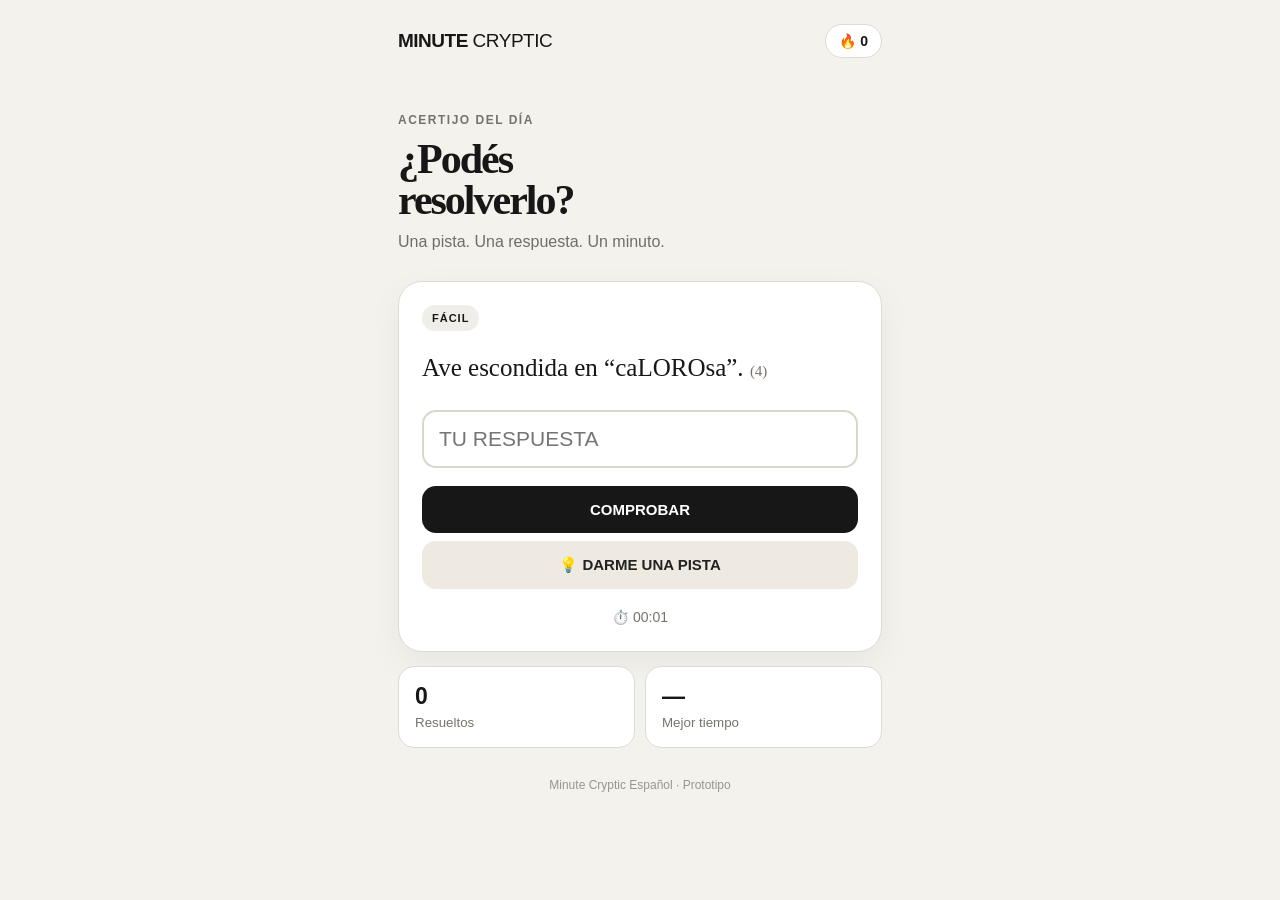
==== index.html @ f99b7aee "index.html" ====
<!DOCTYPE html>
<html lang="es">
<head>
  <meta charset="UTF-8">
  <meta name="viewport" content="width=device-width, initial-scale=1.0">

  <title>Minute Cryptic — Español</title>

  <style>
    * {
      box-sizing: border-box;
    }

    body {
      margin: 0;
      min-height: 100vh;
      background: #f4f2ed;
      color: #171717;
      font-family: Arial, Helvetica, sans-serif;
    }

    .app {
      width: 100%;
      max-width: 520px;
      margin: auto;
      padding: 24px 18px 40px;
    }

    header {
      display: flex;
      justify-content: space-between;
      align-items: center;
      margin-bottom: 55px;
    }

    .logo {
      font-size: 19px;
      font-weight: 900;
      letter-spacing: -0.5px;
    }

    .logo span {
      font-weight: 400;
    }

    .streak {
      background: white;
      border: 1px solid #dedbd3;
      border-radius: 50px;
      padding: 8px 13px;
      font-size: 14px;
      font-weight: bold;
    }

    .eyebrow {
      font-size: 12px;
      font-weight: bold;
      letter-spacing: 1.5px;
      color: #77736b;
      text-transform: uppercase;
      margin-bottom: 12px;
    }

    h1 {
      font-family: Georgia, serif;
      font-size: 42px;
      line-height: 0.98;
      letter-spacing: -2px;
      margin: 0 0 12px;
    }

    .subtitle {
      color: #706d66;
      margin-bottom: 30px;
      font-size: 16px;
    }

    .card {
      background: white;
      border: 1px solid #dedbd3;
      border-radius: 24px;
      padding: 23px;
      box-shadow: 0 12px 35px rgba(0,0,0,0.05);
    }

    .difficulty {
      display: inline-block;
      font-size: 11px;
      font-weight: bold;
      text-transform: uppercase;
      letter-spacing: 1px;
      background: #f0eee8;
      padding: 7px 10px;
      border-radius: 20px;
      margin-bottom: 20px;
    }

    .clue {
      font-family: Georgia, serif;
      font-size: 25px;
      line-height: 1.35;
      margin-bottom: 25px;
    }

    .length {
      color: #77736b;
      font-size: 15px;
    }

    input {
      width: 100%;
      border: 2px solid #d9d6ce;
      border-radius: 14px;
      padding: 15px;
      font-size: 21px;
      outline: none;
      text-transform: uppercase;
      margin-bottom: 10px;
    }

    input:focus {
      border-color: #171717;
    }

    button {
      width: 100%;
      border: 0;
      border-radius: 14px;
      padding: 15px;
      font-size: 15px;
      font-weight: bold;
      cursor: pointer;
      margin-top: 8px;
    }

    .check {
      background: #171717;
      color: white;
    }

    .hint-button {
      background: #eeeae2;
      color: #222;
    }

    .hint {
      display: none;
      margin-top: 18px;
      padding: 15px;
      background: #f5f3ee;
      border-radius: 13px;
      color: #68645d;
      font-size: 14px;
      line-height: 1.5;
    }

    .result {
      display: none;
      margin-top: 18px;
      padding: 17px;
      background: #f3f1eb;
      border-radius: 14px;
      line-height: 1.5;
    }

    .result-title {
      font-weight: bold;
      margin-bottom: 5px;
    }

    .answer {
      font-family: Georgia, serif;
      font-size: 29px;
      font-weight: bold;
      margin-bottom: 8px;
    }

    .explanation {
      color: #65615a;
      font-size: 14px;
    }

    .timer {
      text-align: center;
      margin: 20px 0 3px;
      font-variant-numeric: tabular-nums;
      font-size: 14px;
      color: #77736b;
    }

    .stats {
      display: grid;
      grid-template-columns: 1fr 1fr;
      gap: 10px;
      margin-top: 14px;
    }

    .stat {
      background: white;
      border: 1px solid #dedbd3;
      border-radius: 16px;
      padding: 16px;
    }

    .stat strong {
      display: block;
      font-size: 23px;
      margin-bottom: 3px;
    }

    .stat small {
      color: #77736b;
    }

    footer {
      text-align: center;
      color: #99958d;
      font-size: 12px;
      margin-top: 30px;
    }
  </style>
</head>

<body>

  <main class="app">

    <header>
      <div class="logo">
        MINUTE <span>CRYPTIC</span>
      </div>

      <div class="streak">
        🔥 <span id="streak">0</span>
      </div>
    </header>

    <div class="eyebrow">
      Acertijo del día
    </div>

    <h1>
      ¿Podés<br>
      resolverlo?
    </h1>

    <div class="subtitle">
      Una pista. Una respuesta. Un minuto.
    </div>

    <section class="card">

      <div class="difficulty">
        Fácil
      </div>

      <div class="clue">
        Ave escondida en
        “caLOROsa”.
        <span class="length">(4)</span>
      </div>

      <input
        id="answer"
        type="text"
        placeholder="Tu respuesta"
        autocomplete="off"
        autocapitalize="characters"
      >

      <button class="check" onclick="checkAnswer()">
        COMPROBAR
      </button>

      <button class="hint-button" onclick="showHint()">
        💡 DARME UNA PISTA
      </button>

      <div id="hint" class="hint">
        La respuesta aparece literalmente dentro de otra palabra.
      </div>

      <div id="result" class="result"></div>

      <div class="timer">
        ⏱️ <span id="timer">00:00</span>
      </div>

    </section>

    <div class="stats">

      <div class="stat">
        <strong id="solved">0</strong>
        <small>Resueltos</small>
      </div>

      <div class="stat">
        <strong id="best">—</strong>
        <small>Mejor tiempo</small>
      </div>

    </div>

    <footer>
      Minute Cryptic Español · Prototipo
    </footer>

  </main>


  <script>

    const correctAnswer = "LORO";

    const startTime = Date.now();

    let solved =
      Number(localStorage.getItem("solved") || 0);

    let best =
      Number(localStorage.getItem("best") || 0);

    let streak =
      Number(localStorage.getItem("streak") || 0);


    document.getElementById("solved").textContent = solved;

    document.getElementById("best").textContent =
      best ? best + "s" : "—";

    document.getElementById("streak").textContent =
      streak;


    function updateTimer() {

      const seconds =
        Math.floor((Date.now() - startTime) / 1000);

      const minutes =
        Math.floor(seconds / 60);

      const remainingSeconds =
        seconds % 60;

      document.getElementById("timer").textContent =
        String(minutes).padStart(2, "0") +
        ":" +
        String(remainingSeconds).padStart(2, "0");
    }


    setInterval(updateTimer, 1000);


    function showHint() {

      document.getElementById("hint").style.display =
        "block";
    }


    function checkAnswer() {

      const input =
        document.getElementById("answer");

      const result =
        document.getElementById("result");

      const answer =
        input.value.trim().toUpperCase();


      if (!answer) {

        result.style.display = "block";

        result.innerHTML =
          "Escribí una respuesta primero.";

        return;
      }


      if (answer === correctAnswer) {

        const seconds =
          Math.max(
            1,
            Math.floor((Date.now() - startTime) / 1000)
          );


        solved++;

        if (!best || seconds < best) {

          best = seconds;

          localStorage.setItem(
            "best",
            best
          );
        }


        streak++;

        localStorage.setItem(
          "solved",
          solved
        );

        localStorage.setItem(
          "streak",
          streak
        );


        document.getElementById("solved").textContent =
          solved;

        document.getElementById("best").textContent =
          best + "s";

        document.getElementById("streak").textContent =
          streak;


        result.style.display = "block";

        result.innerHTML = `
          <div class="result-title">
            ✅ ¡Correcto!
          </div>

          <div class="answer">
            LORO
          </div>

          <div class="explanation">
            <b>Mecanismo:</b> palabra escondida.<br><br>

            ca<strong>LORO</strong>sa contiene
            literalmente la respuesta.
          </div>
        `;


        input.disabled = true;

      } else {

        result.style.display = "block";

        result.innerHTML =
          "❌ No es esa. Probá de nuevo.";
      }

    }


    document
      .getElementById("answer")
      .addEventListener(
        "keydown",
        function(event) {

          if (event.key === "Enter") {
            checkAnswer();
          }

        }
      );

  </script>

</body>
</html>
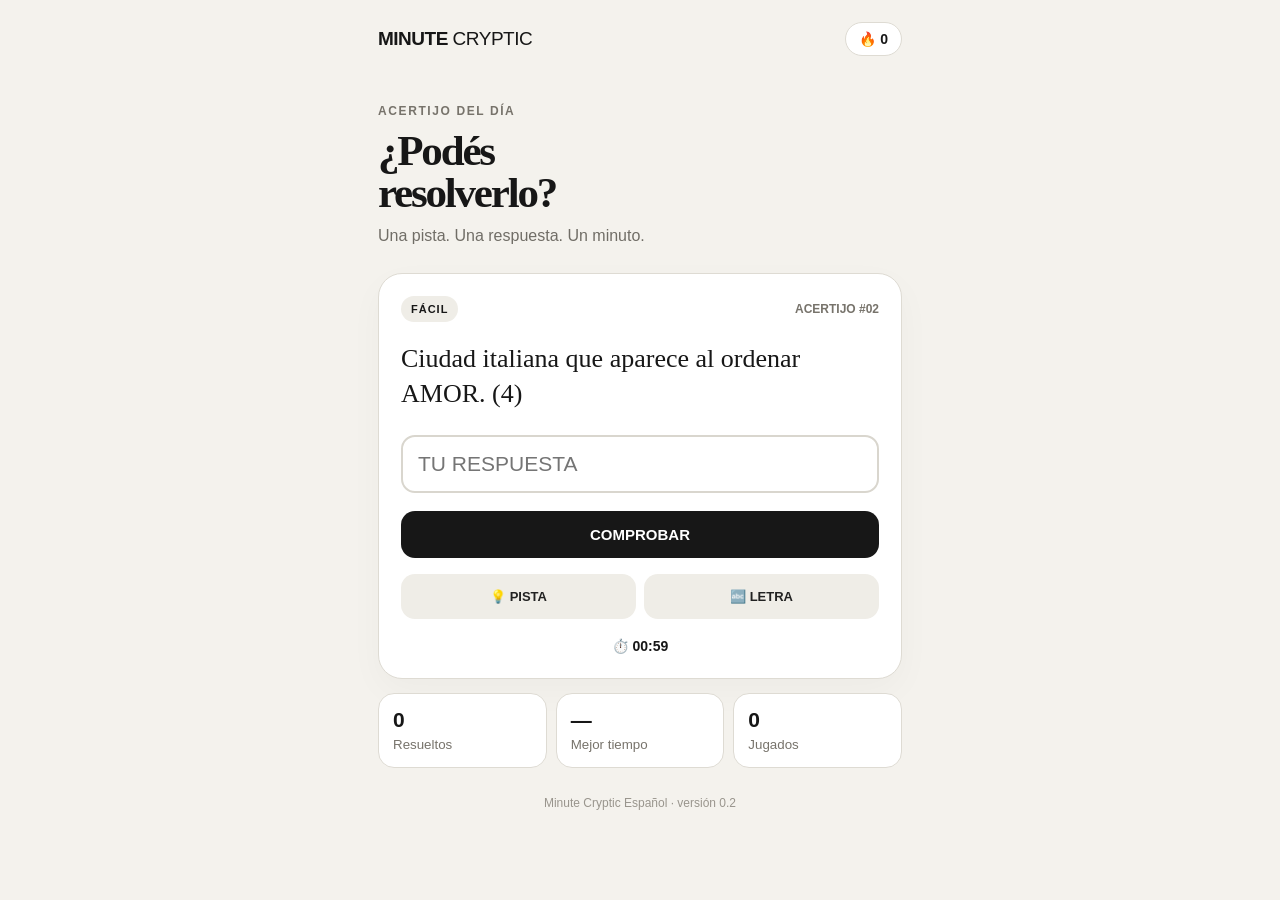
==== commit ddbff10d: "Update index.html" ====
--- a/index.html
+++ b/index.html
@@ -1,482 +1,921 @@
 <!DOCTYPE html>
 <html lang="es">
 <head>
-  <meta charset="UTF-8">
-  <meta name="viewport" content="width=device-width, initial-scale=1.0">
-
-  <title>Minute Cryptic — Español</title>
-
-  <style>
-    * {
-      box-sizing: border-box;
+<meta charset="UTF-8">
+<meta name="viewport" content="width=device-width,initial-scale=1,viewport-fit=cover">
+<meta name="theme-color" content="#f4f2ed">
+<title>Minute Cryptic — Español</title>
+
+<style>
+*{box-sizing:border-box}
+
+:root{
+  --bg:#f4f2ed;
+  --ink:#171717;
+  --muted:#77736b;
+  --line:#dedbd3;
+  --card:#fff;
+  --soft:#efede7;
+}
+
+body{
+  margin:0;
+  background:var(--bg);
+  color:var(--ink);
+  font-family:Arial,Helvetica,sans-serif;
+}
+
+.app{
+  max-width:560px;
+  margin:auto;
+  min-height:100vh;
+  padding:22px 18px 42px;
+}
+
+header{
+  display:flex;
+  justify-content:space-between;
+  align-items:center;
+  margin-bottom:48px;
+}
+
+.logo{
+  font-size:19px;
+  font-weight:900;
+  letter-spacing:-.5px;
+}
+
+.logo span{
+  font-weight:400;
+}
+
+.streak{
+  background:var(--card);
+  border:1px solid var(--line);
+  border-radius:999px;
+  padding:8px 13px;
+  font-size:14px;
+  font-weight:800;
+}
+
+.eyebrow{
+  font-size:12px;
+  font-weight:800;
+  letter-spacing:1.6px;
+  color:var(--muted);
+  text-transform:uppercase;
+  margin-bottom:12px;
+}
+
+h1{
+  font-family:Georgia,serif;
+  font-size:43px;
+  line-height:.98;
+  letter-spacing:-2.2px;
+  margin:0 0 13px;
+}
+
+.subtitle{
+  color:#706d66;
+  font-size:16px;
+  margin-bottom:28px;
+}
+
+.card{
+  background:var(--card);
+  border:1px solid var(--line);
+  border-radius:24px;
+  padding:22px;
+  box-shadow:0 12px 35px #00000008;
+}
+
+.top{
+  display:flex;
+  justify-content:space-between;
+  align-items:center;
+  margin-bottom:19px;
+}
+
+.difficulty{
+  display:inline-block;
+  font-size:11px;
+  font-weight:900;
+  text-transform:uppercase;
+  letter-spacing:1px;
+  background:var(--soft);
+  padding:7px 10px;
+  border-radius:20px;
+}
+
+.number{
+  font-size:12px;
+  color:var(--muted);
+  font-weight:700;
+}
+
+.clue{
+  font-family:Georgia,serif;
+  font-size:26px;
+  line-height:1.35;
+  margin-bottom:24px;
+}
+
+input{
+  width:100%;
+  border:2px solid #d9d6ce;
+  border-radius:14px;
+  padding:15px;
+  font-size:21px;
+  outline:none;
+  text-transform:uppercase;
+  margin-bottom:10px;
+  background:#fff;
+}
+
+input:focus{
+  border-color:var(--ink);
+}
+
+button{
+  width:100%;
+  border:0;
+  border-radius:14px;
+  padding:15px;
+  font-size:15px;
+  font-weight:900;
+  cursor:pointer;
+  margin-top:8px;
+}
+
+.primary{
+  background:var(--ink);
+  color:#fff;
+}
+
+.secondary{
+  background:var(--soft);
+  color:#222;
+}
+
+.tools{
+  display:grid;
+  grid-template-columns:1fr 1fr;
+  gap:8px;
+  margin-top:8px;
+}
+
+.tools button{
+  font-size:13px;
+}
+
+.timer{
+  text-align:center;
+  margin:19px 0 2px;
+  font-variant-numeric:tabular-nums;
+  font-size:14px;
+  color:var(--muted);
+}
+
+.timer strong{
+  color:var(--ink);
+}
+
+.hint,
+.result{
+  display:none;
+  margin-top:17px;
+  padding:16px;
+  border-radius:14px;
+  line-height:1.5;
+}
+
+.hint{
+  background:var(--soft);
+  color:#65615a;
+  font-size:14px;
+}
+
+.result{
+  background:#f1efe9;
+}
+
+.result-title{
+  font-weight:900;
+  margin-bottom:5px;
+}
+
+.answer{
+  font-family:Georgia,serif;
+  font-size:30px;
+  font-weight:900;
+  margin-bottom:8px;
+}
+
+.explanation{
+  color:#65615a;
+  font-size:14px;
+}
+
+.stats{
+  display:grid;
+  grid-template-columns:repeat(3,1fr);
+  gap:9px;
+  margin-top:14px;
+}
+
+.stat{
+  background:var(--card);
+  border:1px solid var(--line);
+  border-radius:16px;
+  padding:14px;
+}
+
+.stat strong{
+  display:block;
+  font-size:21px;
+  margin-bottom:3px;
+}
+
+.stat small{
+  color:var(--muted);
+}
+
+footer{
+  text-align:center;
+  color:#99958d;
+  font-size:12px;
+  margin-top:28px;
+}
+
+.disabled{
+  opacity:.55;
+  pointer-events:none;
+}
+</style>
+</head>
+
+<body>
+
+<main class="app">
+
+<header>
+
+  <div class="logo">
+    MINUTE <span>CRYPTIC</span>
+  </div>
+
+  <div class="streak">
+    🔥 <span id="streak">0</span>
+  </div>
+
+</header>
+
+
+<div class="eyebrow">
+  Acertijo del día
+</div>
+
+
+<h1>
+  ¿Podés<br>
+  resolverlo?
+</h1>
+
+
+<div class="subtitle">
+  Una pista. Una respuesta. Un minuto.
+</div>
+
+
+<section class="card" id="card">
+
+  <div class="top">
+
+    <div class="difficulty" id="difficulty">
+      Fácil
+    </div>
+
+    <div class="number" id="number">
+    </div>
+
+  </div>
+
+
+  <div class="clue" id="clue">
+  </div>
+
+
+  <input
+    id="answer"
+    type="text"
+    placeholder="Tu respuesta"
+    autocomplete="off"
+    autocapitalize="characters"
+  >
+
+
+  <button
+    class="primary"
+    id="checkBtn"
+    onclick="checkAnswer()"
+  >
+    COMPROBAR
+  </button>
+
+
+  <div class="tools">
+
+    <button
+      class="secondary"
+      onclick="showHint()"
+    >
+      💡 PISTA
+    </button>
+
+    <button
+      class="secondary"
+      onclick="revealLetter()"
+    >
+      🔤 LETRA
+    </button>
+
+  </div>
+
+
+  <div id="hint" class="hint">
+  </div>
+
+
+  <div id="result" class="result">
+  </div>
+
+
+  <div class="timer">
+    ⏱️ <strong id="timer">01:00</strong>
+  </div>
+
+</section>
+
+
+<div class="stats">
+
+  <div class="stat">
+    <strong id="solved">0</strong>
+    <small>Resueltos</small>
+  </div>
+
+  <div class="stat">
+    <strong id="best">—</strong>
+    <small>Mejor tiempo</small>
+  </div>
+
+  <div class="stat">
+    <strong id="played">0</strong>
+    <small>Jugados</small>
+  </div>
+
+</div>
+
+
+<footer>
+  Minute Cryptic Español · versión 0.2
+</footer>
+
+</main>
+
+
+<script>
+
+const puzzles = [
+
+  {
+    a:"AMOR",
+    d:"Cariño, en desorden de ROMA. (4)",
+    t:"Anagrama",
+    e:"ROMA desordenado puede formar AMOR.",
+    h:"La palabra indicada para mezclar es ROMA.",
+    diff:"Fácil"
+  },
+
+  {
+    a:"ROMA",
+    d:"Ciudad italiana que aparece al ordenar AMOR. (4)",
+    t:"Anagrama",
+    e:"AMOR reordenado forma ROMA.",
+    h:"Hay que cambiar el orden de las letras de AMOR.",
+    diff:"Fácil"
+  },
+
+  {
+    a:"MORA",
+    d:"Fruta escondida en MORADO. (4)",
+    t:"Palabra escondida",
+    e:"MORA aparece literalmente dentro de MORADO.",
+    h:"Buscá cuatro letras consecutivas al comienzo de MORADO.",
+    diff:"Fácil"
+  },
+
+  {
+    a:"LOBO",
+    d:"Animal que queda al quitar la S final de LOBOS. (4)",
+    t:"Eliminación",
+    e:"LOBOS sin su última letra, S, queda LOBO.",
+    h:"Quitale la última letra a LOBOS.",
+    diff:"Fácil"
+  },
+
+  {
+    a:"COPA",
+    d:"Vaso o parte alta de un árbol. (4)",
+    t:"Doble definición",
+    e:"COPA puede ser un recipiente para beber y también la parte superior de un árbol.",
+    h:"La misma palabra tiene dos significados.",
+    diff:"Fácil"
+  },
+
+  {
+    a:"AVE",
+    d:"Animal volador escondido en CLAVE. (3)",
+    t:"Palabra escondida",
+    e:"CLAVE contiene literalmente AVE.",
+    h:"Está dentro de una palabra muy común.",
+    diff:"Fácil"
+  }
+
+];
+
+
+function normalize(text){
+
+  return text
+    .normalize("NFD")
+    .replace(/[\u0300-\u036f]/g,"")
+    .trim()
+    .toUpperCase();
+
+}
+
+
+const today = new Date();
+
+
+const key =
+  today.getFullYear()
+  + "-"
+  + String(today.getMonth()+1).padStart(2,"0")
+  + "-"
+  + String(today.getDate()).padStart(2,"0");
+
+
+let seed = 0;
+
+
+for(const c of key){
+
+  seed =
+    (seed * 31 + c.charCodeAt(0))
+    >>> 0;
+
+}
+
+
+const index =
+  seed % puzzles.length;
+
+
+const puzzle =
+  puzzles[index];
+
+
+document.getElementById("clue").textContent =
+  puzzle.d;
+
+
+document.getElementById("difficulty").textContent =
+  puzzle.diff;
+
+
+document.getElementById("number").textContent =
+  "ACERTIJO #" +
+  String(index+1).padStart(2,"0");
+
+
+document.getElementById("hint").textContent =
+  puzzle.h;
+
+
+let solved =
+  Number(localStorage.getItem("solved") || 0);
+
+
+let played =
+  Number(localStorage.getItem("played") || 0);
+
+
+let best =
+  Number(localStorage.getItem("best") || 0);
+
+
+let streak =
+  Number(localStorage.getItem("streak") || 0);
+
+
+document.getElementById("solved").textContent =
+  solved;
+
+
+document.getElementById("played").textContent =
+  played;
+
+
+document.getElementById("best").textContent =
+  best ? best + "s" : "—";
+
+
+document.getElementById("streak").textContent =
+  streak;
+
+
+const stateKey =
+  "played-" + key;
+
+
+let alreadyPlayed =
+  localStorage.getItem(stateKey) === "1";
+
+
+let start =
+  Date.now();
+
+
+let finished =
+  false;
+
+
+let remaining =
+  60;
+
+
+if(alreadyPlayed){
+
+  finish(false,true);
+
+}
+
+
+function tick(){
+
+  if(finished) return;
+
+
+  remaining =
+    Math.max(
+      0,
+      60 -
+      Math.floor(
+        (Date.now() - start) / 1000
+      )
+    );
+
+
+  document.getElementById("timer").textContent =
+    "00:" +
+    String(remaining).padStart(2,"0");
+
+
+  if(remaining <= 10){
+
+    document.getElementById("timer").style.fontWeight =
+      "900";
+
+  }
+
+
+  if(remaining === 0){
+
+    timeUp();
+
+  }
+
+}
+
+
+setInterval(tick,250);
+
+
+function showHint(){
+
+  document.getElementById("hint").style.display =
+    "block";
+
+}
+
+
+function revealLetter(){
+
+  if(finished) return;
+
+
+  const input =
+    document.getElementById("answer");
+
+
+  const current =
+    normalize(input.value);
+
+
+  const position =
+    current.length;
+
+
+  if(position < puzzle.a.length){
+
+    input.value =
+      puzzle.a.slice(0,position+1);
+
+    input.focus();
+
+  }
+
+}
+
+
+function checkAnswer(){
+
+  if(finished) return;
+
+
+  const input =
+    document.getElementById("answer");
+
+
+  const result =
+    document.getElementById("result");
+
+
+  const value =
+    normalize(input.value);
+
+
+  if(!value){
+
+    result.style.display =
+      "block";
+
+    result.innerHTML =
+      "Escribí una respuesta primero.";
+
+    return;
+
+  }
+
+
+  if(value === normalize(puzzle.a)){
+
+    const seconds =
+      Math.max(
+        1,
+        60 - remaining
+      );
+
+
+    solved++;
+
+    played++;
+
+
+    if(!best || seconds < best){
+
+      best =
+        seconds;
+
+      localStorage.setItem(
+        "best",
+        best
+      );
+
     }
 
-    body {
-      margin: 0;
-      min-height: 100vh;
-      background: #f4f2ed;
-      color: #171717;
-      font-family: Arial, Helvetica, sans-serif;
-    }
-
-    .app {
-      width: 100%;
-      max-width: 520px;
-      margin: auto;
-      padding: 24px 18px 40px;
-    }
-
-    header {
-      display: flex;
-      justify-content: space-between;
-      align-items: center;
-      margin-bottom: 55px;
-    }
-
-    .logo {
-      font-size: 19px;
-      font-weight: 900;
-      letter-spacing: -0.5px;
-    }
-
-    .logo span {
-      font-weight: 400;
-    }
-
-    .streak {
-      background: white;
-      border: 1px solid #dedbd3;
-      border-radius: 50px;
-      padding: 8px 13px;
-      font-size: 14px;
-      font-weight: bold;
-    }
-
-    .eyebrow {
-      font-size: 12px;
-      font-weight: bold;
-      letter-spacing: 1.5px;
-      color: #77736b;
-      text-transform: uppercase;
-      margin-bottom: 12px;
-    }
-
-    h1 {
-      font-family: Georgia, serif;
-      font-size: 42px;
-      line-height: 0.98;
-      letter-spacing: -2px;
-      margin: 0 0 12px;
-    }
-
-    .subtitle {
-      color: #706d66;
-      margin-bottom: 30px;
-      font-size: 16px;
-    }
-
-    .card {
-      background: white;
-      border: 1px solid #dedbd3;
-      border-radius: 24px;
-      padding: 23px;
-      box-shadow: 0 12px 35px rgba(0,0,0,0.05);
-    }
-
-    .difficulty {
-      display: inline-block;
-      font-size: 11px;
-      font-weight: bold;
-      text-transform: uppercase;
-      letter-spacing: 1px;
-      background: #f0eee8;
-      padding: 7px 10px;
-      border-radius: 20px;
-      margin-bottom: 20px;
-    }
-
-    .clue {
-      font-family: Georgia, serif;
-      font-size: 25px;
-      line-height: 1.35;
-      margin-bottom: 25px;
-    }
-
-    .length {
-      color: #77736b;
-      font-size: 15px;
-    }
-
-    input {
-      width: 100%;
-      border: 2px solid #d9d6ce;
-      border-radius: 14px;
-      padding: 15px;
-      font-size: 21px;
-      outline: none;
-      text-transform: uppercase;
-      margin-bottom: 10px;
-    }
-
-    input:focus {
-      border-color: #171717;
-    }
-
-    button {
-      width: 100%;
-      border: 0;
-      border-radius: 14px;
-      padding: 15px;
-      font-size: 15px;
-      font-weight: bold;
-      cursor: pointer;
-      margin-top: 8px;
-    }
-
-    .check {
-      background: #171717;
-      color: white;
-    }
-
-    .hint-button {
-      background: #eeeae2;
-      color: #222;
-    }
-
-    .hint {
-      display: none;
-      margin-top: 18px;
-      padding: 15px;
-      background: #f5f3ee;
-      border-radius: 13px;
-      color: #68645d;
-      font-size: 14px;
-      line-height: 1.5;
-    }
-
-    .result {
-      display: none;
-      margin-top: 18px;
-      padding: 17px;
-      background: #f3f1eb;
-      border-radius: 14px;
-      line-height: 1.5;
-    }
-
-    .result-title {
-      font-weight: bold;
-      margin-bottom: 5px;
-    }
-
-    .answer {
-      font-family: Georgia, serif;
-      font-size: 29px;
-      font-weight: bold;
-      margin-bottom: 8px;
-    }
-
-    .explanation {
-      color: #65615a;
-      font-size: 14px;
-    }
-
-    .timer {
-      text-align: center;
-      margin: 20px 0 3px;
-      font-variant-numeric: tabular-nums;
-      font-size: 14px;
-      color: #77736b;
-    }
-
-    .stats {
-      display: grid;
-      grid-template-columns: 1fr 1fr;
-      gap: 10px;
-      margin-top: 14px;
-    }
-
-    .stat {
-      background: white;
-      border: 1px solid #dedbd3;
-      border-radius: 16px;
-      padding: 16px;
-    }
-
-    .stat strong {
-      display: block;
-      font-size: 23px;
-      margin-bottom: 3px;
-    }
-
-    .stat small {
-      color: #77736b;
-    }
-
-    footer {
-      text-align: center;
-      color: #99958d;
-      font-size: 12px;
-      margin-top: 30px;
-    }
-  </style>
-</head>
-
-<body>
-
-  <main class="app">
-
-    <header>
-      <div class="logo">
-        MINUTE <span>CRYPTIC</span>
-      </div>
-
-      <div class="streak">
-        🔥 <span id="streak">0</span>
-      </div>
-    </header>
-
-    <div class="eyebrow">
-      Acertijo del día
-    </div>
-
-    <h1>
-      ¿Podés<br>
-      resolverlo?
-    </h1>
-
-    <div class="subtitle">
-      Una pista. Una respuesta. Un minuto.
-    </div>
-
-    <section class="card">
-
-      <div class="difficulty">
-        Fácil
-      </div>
-
-      <div class="clue">
-        Ave escondida en
-        “caLOROsa”.
-        <span class="length">(4)</span>
-      </div>
-
-      <input
-        id="answer"
-        type="text"
-        placeholder="Tu respuesta"
-        autocomplete="off"
-        autocapitalize="characters"
-      >
-
-      <button class="check" onclick="checkAnswer()">
-        COMPROBAR
-      </button>
-
-      <button class="hint-button" onclick="showHint()">
-        💡 DARME UNA PISTA
-      </button>
-
-      <div id="hint" class="hint">
-        La respuesta aparece literalmente dentro de otra palabra.
-      </div>
-
-      <div id="result" class="result"></div>
-
-      <div class="timer">
-        ⏱️ <span id="timer">00:00</span>
-      </div>
-
-    </section>
-
-    <div class="stats">
-
-      <div class="stat">
-        <strong id="solved">0</strong>
-        <small>Resueltos</small>
-      </div>
-
-      <div class="stat">
-        <strong id="best">—</strong>
-        <small>Mejor tiempo</small>
-      </div>
-
-    </div>
-
-    <footer>
-      Minute Cryptic Español · Prototipo
-    </footer>
-
-  </main>
-
-
-  <script>
-
-    const correctAnswer = "LORO";
-
-    const startTime = Date.now();
-
-    let solved =
-      Number(localStorage.getItem("solved") || 0);
-
-    let best =
-      Number(localStorage.getItem("best") || 0);
-
-    let streak =
-      Number(localStorage.getItem("streak") || 0);
-
-
-    document.getElementById("solved").textContent = solved;
+
+    streak++;
+
+
+    localStorage.setItem(
+      "solved",
+      solved
+    );
+
+
+    localStorage.setItem(
+      "played",
+      played
+    );
+
+
+    localStorage.setItem(
+      "streak",
+      streak
+    );
+
+
+    localStorage.setItem(
+      stateKey,
+      "1"
+    );
+
+
+    result.style.display =
+      "block";
+
+
+    result.innerHTML =
+
+      '<div class="result-title">' +
+      '✅ ¡Correcto!' +
+      '</div>' +
+
+      '<div class="answer">' +
+      puzzle.a +
+      '</div>' +
+
+      '<div class="explanation">' +
+
+      '<b>Mecanismo:</b> ' +
+      puzzle.t +
+      '.<br><br>' +
+
+      puzzle.e +
+
+      '</div>';
+
+
+    document.getElementById("solved").textContent =
+      solved;
+
+
+    document.getElementById("played").textContent =
+      played;
+
 
     document.getElementById("best").textContent =
-      best ? best + "s" : "—";
+      best + "s";
+
 
     document.getElementById("streak").textContent =
       streak;
 
 
-    function updateTimer() {
-
-      const seconds =
-        Math.floor((Date.now() - startTime) / 1000);
-
-      const minutes =
-        Math.floor(seconds / 60);
-
-      const remainingSeconds =
-        seconds % 60;
-
-      document.getElementById("timer").textContent =
-        String(minutes).padStart(2, "0") +
-        ":" +
-        String(remainingSeconds).padStart(2, "0");
+    finish(true,false);
+
+  }
+
+  else{
+
+    result.style.display =
+      "block";
+
+
+    result.innerHTML =
+      "❌ No es esa. Pensalo un poco más.";
+
+  }
+
+}
+
+
+function timeUp(){
+
+  if(finished) return;
+
+
+  played++;
+
+
+  localStorage.setItem(
+    "played",
+    played
+  );
+
+
+  document.getElementById("played").textContent =
+    played;
+
+
+  const result =
+    document.getElementById("result");
+
+
+  result.style.display =
+    "block";
+
+
+  result.innerHTML =
+
+    '<div class="result-title">' +
+    '⏰ Se terminó el minuto.' +
+    '</div>' +
+
+    '<div class="answer">' +
+    puzzle.a +
+    '</div>' +
+
+    '<div class="explanation">' +
+
+    '<b>Mecanismo:</b> ' +
+    puzzle.t +
+    '.<br><br>' +
+
+    puzzle.e +
+
+    '</div>';
+
+
+  localStorage.setItem(
+    stateKey,
+    "1"
+  );
+
+
+  finish(false,false);
+
+}
+
+
+function finish(won,restore){
+
+  finished =
+    true;
+
+
+  document.getElementById("card")
+    .classList.add("done");
+
+
+  document.getElementById("answer")
+    .disabled = true;
+
+
+  document.getElementById("checkBtn")
+    .classList.add("disabled");
+
+
+  if(restore){
+
+    document.getElementById("result")
+      .style.display = "block";
+
+
+    document.getElementById("result")
+      .innerHTML =
+
+      '<div class="result-title">' +
+      '📅 Ya jugaste hoy.' +
+      '</div>' +
+
+      '<div class="answer">' +
+      puzzle.a +
+      '</div>' +
+
+      '<div class="explanation">' +
+      puzzle.e +
+      '</div>';
+
+
+    document.getElementById("timer")
+      .textContent = "—";
+
+  }
+
+  else{
+
+    document.getElementById("timer")
+      .textContent =
+      won
+      ? "00:" +
+        String(remaining).padStart(2,"0")
+      : "00:00";
+
+  }
+
+}
+
+
+document
+  .getElementById("answer")
+  .addEventListener(
+    "keydown",
+    function(event){
+
+      if(event.key === "Enter"){
+
+        checkAnswer();
+
+      }
+
     }
-
-
-    setInterval(updateTimer, 1000);
-
-
-    function showHint() {
-
-      document.getElementById("hint").style.display =
-        "block";
-    }
-
-
-    function checkAnswer() {
-
-      const input =
-        document.getElementById("answer");
-
-      const result =
-        document.getElementById("result");
-
-      const answer =
-        input.value.trim().toUpperCase();
-
-
-      if (!answer) {
-
-        result.style.display = "block";
-
-        result.innerHTML =
-          "Escribí una respuesta primero.";
-
-        return;
-      }
-
-
-      if (answer === correctAnswer) {
-
-        const seconds =
-          Math.max(
-            1,
-            Math.floor((Date.now() - startTime) / 1000)
-          );
-
-
-        solved++;
-
-        if (!best || seconds < best) {
-
-          best = seconds;
-
-          localStorage.setItem(
-            "best",
-            best
-          );
-        }
-
-
-        streak++;
-
-        localStorage.setItem(
-          "solved",
-          solved
-        );
-
-        localStorage.setItem(
-          "streak",
-          streak
-        );
-
-
-        document.getElementById("solved").textContent =
-          solved;
-
-        document.getElementById("best").textContent =
-          best + "s";
-
-        document.getElementById("streak").textContent =
-          streak;
-
-
-        result.style.display = "block";
-
-        result.innerHTML = `
-          <div class="result-title">
-            ✅ ¡Correcto!
-          </div>
-
-          <div class="answer">
-            LORO
-          </div>
-
-          <div class="explanation">
-            <b>Mecanismo:</b> palabra escondida.<br><br>
-
-            ca<strong>LORO</strong>sa contiene
-            literalmente la respuesta.
-          </div>
-        `;
-
-
-        input.disabled = true;
-
-      } else {
-
-        result.style.display = "block";
-
-        result.innerHTML =
-          "❌ No es esa. Probá de nuevo.";
-      }
-
-    }
-
-
-    document
-      .getElementById("answer")
-      .addEventListener(
-        "keydown",
-        function(event) {
-
-          if (event.key === "Enter") {
-            checkAnswer();
-          }
-
-        }
-      );
-
-  </script>
+  );
+
+</script>
 
 </body>
 </html>
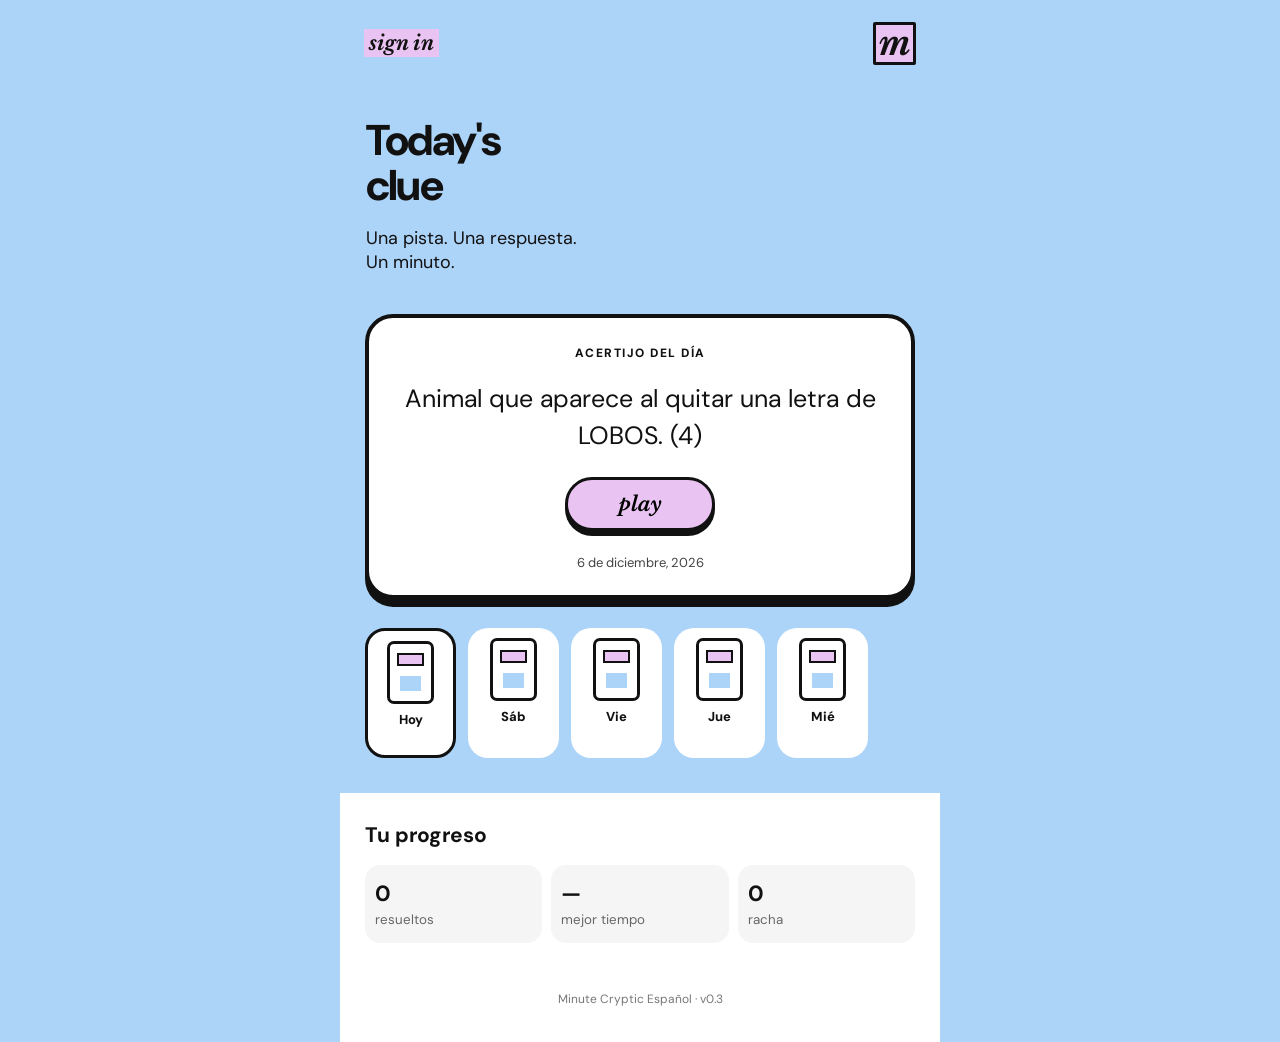
==== commit 0a9698a5: "Update index.html" ====
--- a/index.html
+++ b/index.html
@@ -3,917 +3,1298 @@
 <head>
 <meta charset="UTF-8">
 <meta name="viewport" content="width=device-width,initial-scale=1,viewport-fit=cover">
-<meta name="theme-color" content="#f4f2ed">
-<title>Minute Cryptic — Español</title>
+<meta name="theme-color" content="#acd3f8">
+<title>Minute Cryptic Español</title>
 
 <style>
-*{box-sizing:border-box}
+@import url('https://fonts.googleapis.com/css2?family=DM+Sans:wght@400;500;600;700;800&family=Libre+Baskerville:ital,wght@0,700;1,700&display=swap');
+
+*{
+  box-sizing:border-box;
+  -webkit-tap-highlight-color:transparent;
+}
 
 :root{
-  --bg:#f4f2ed;
-  --ink:#171717;
-  --muted:#77736b;
-  --line:#dedbd3;
-  --card:#fff;
-  --soft:#efede7;
+  --blue:#acd3f8;
+  --pink:#e9c4f2;
+  --yellow:#fff08a;
+  --black:#111;
+  --white:#fff;
+  --gray:#666;
 }
 
 body{
   margin:0;
-  background:var(--bg);
-  color:var(--ink);
-  font-family:Arial,Helvetica,sans-serif;
+  background:var(--blue);
+  color:var(--black);
+  font-family:"DM Sans",Arial,sans-serif;
+}
+
+button,input{
+  font:inherit;
 }
 
 .app{
-  max-width:560px;
+  width:100%;
+  max-width:600px;
   margin:auto;
   min-height:100vh;
-  padding:22px 18px 42px;
-}
-
-header{
+  overflow:hidden;
+}
+
+/* HEADER */
+
+.header{
+  height:86px;
+  padding:20px 24px;
   display:flex;
+  align-items:center;
   justify-content:space-between;
+}
+
+.signin{
+  background:var(--pink);
+  font-family:"Libre Baskerville",serif;
+  font-style:italic;
+  font-weight:bold;
+  font-size:20px;
+  padding:2px 5px;
+}
+
+.logo{
+  width:43px;
+  height:43px;
+  background:var(--pink);
+  border:3px solid var(--black);
+  border-radius:2px;
+  display:flex;
   align-items:center;
-  margin-bottom:48px;
-}
-
-.logo{
-  font-size:19px;
-  font-weight:900;
-  letter-spacing:-.5px;
-}
-
-.logo span{
-  font-weight:400;
-}
-
-.streak{
-  background:var(--card);
-  border:1px solid var(--line);
-  border-radius:999px;
-  padding:8px 13px;
-  font-size:14px;
+  justify-content:center;
+  font-family:"Libre Baskerville",serif;
+  font-size:34px;
+  font-style:italic;
+  font-weight:bold;
+}
+
+/* HERO */
+
+.hero{
+  padding:32px 26px 20px;
+}
+
+.hero h1{
+  font-size:43px;
+  line-height:1.05;
+  margin:0 0 18px;
   font-weight:800;
-}
-
-.eyebrow{
+  letter-spacing:-1.8px;
+}
+
+.hero p{
+  font-size:18px;
+  margin:0;
+}
+
+/* DAILY CARD */
+
+.daily{
+  margin:20px 25px 24px;
+  background:white;
+  border:4px solid var(--black);
+  border-radius:28px;
+  box-shadow:0 8px 0 var(--black);
+  padding:27px 22px 24px;
+  text-align:center;
+}
+
+.daily-title{
   font-size:12px;
   font-weight:800;
-  letter-spacing:1.6px;
-  color:var(--muted);
+  letter-spacing:1.5px;
   text-transform:uppercase;
-  margin-bottom:12px;
-}
-
-h1{
-  font-family:Georgia,serif;
-  font-size:43px;
-  line-height:.98;
-  letter-spacing:-2.2px;
-  margin:0 0 13px;
-}
-
-.subtitle{
-  color:#706d66;
+  margin-bottom:20px;
+}
+
+.clue{
+  font-size:25px;
+  line-height:1.45;
+  margin-bottom:23px;
+}
+
+.clue .definition{
+  background:var(--yellow);
+}
+
+.play{
+  display:block;
+  width:150px;
+  margin:auto;
+  padding:12px 20px;
+  border:3px solid var(--black);
+  border-radius:30px;
+  background:var(--pink);
+  box-shadow:0 5px 0 var(--black);
+  font-family:"Libre Baskerville",serif;
+  font-style:italic;
+  font-weight:bold;
+  font-size:20px;
+  cursor:pointer;
+}
+
+.play:active{
+  transform:translateY(4px);
+  box-shadow:0 1px 0 var(--black);
+}
+
+.date{
+  margin-top:23px;
+  font-size:13px;
+  color:#444;
+}
+
+/* DAYS */
+
+.days{
+  padding:5px 25px 35px;
+  display:flex;
+  gap:12px;
+  overflow-x:auto;
+}
+
+.days::-webkit-scrollbar{
+  display:none;
+}
+
+.day{
+  min-width:91px;
+  height:130px;
+  background:white;
+  border-radius:20px;
+  padding:10px;
+  text-align:center;
+  flex-shrink:0;
+}
+
+.day.today{
+  border:3px solid var(--black);
+}
+
+.day-icon{
+  width:47px;
+  height:63px;
+  border:3px solid var(--black);
+  border-radius:7px;
+  margin:0 auto 7px;
+  background:white;
+  position:relative;
+}
+
+.day-icon:before{
+  content:"";
+  position:absolute;
+  left:7px;
+  right:7px;
+  top:9px;
+  height:9px;
+  border:2px solid var(--black);
+  background:var(--pink);
+}
+
+.day-icon:after{
+  content:"";
+  position:absolute;
+  left:10px;
+  right:10px;
+  bottom:10px;
+  height:15px;
+  background:var(--blue);
+}
+
+.day-name{
+  font-size:13px;
+  font-weight:800;
+}
+
+/* PLAY SCREEN */
+
+#game{
+  display:none;
+  padding-bottom:40px;
+}
+
+.game-header{
+  display:flex;
+  align-items:center;
+  gap:15px;
+  padding:17px 25px;
+}
+
+.back{
+  background:none;
+  border:0;
+  font-size:38px;
+  line-height:1;
+  padding:0;
+  cursor:pointer;
+}
+
+.game-date{
   font-size:16px;
-  margin-bottom:28px;
-}
-
-.card{
-  background:var(--card);
-  border:1px solid var(--line);
-  border-radius:24px;
-  padding:22px;
-  box-shadow:0 12px 35px #00000008;
-}
-
-.top{
+  font-weight:800;
+}
+
+.game-author{
+  font-size:12px;
+  margin-top:3px;
+}
+
+/* GAME CLUE */
+
+.game-clue{
+  background:white;
+  margin:8px 25px 22px;
+  border-radius:12px;
+  padding:20px 18px;
+  font-size:24px;
+  line-height:1.45;
+  text-align:center;
+}
+
+.mark{
+  background:var(--pink);
+}
+
+/* LETTERS */
+
+.answer-box{
   display:flex;
-  justify-content:space-between;
+  justify-content:center;
+  gap:4px;
+  margin:8px 20px 30px;
+  flex-wrap:wrap;
+}
+
+.letter{
+  width:55px;
+  height:58px;
+  border:4px solid var(--black);
+  border-radius:7px;
+  background:var(--pink);
+  display:flex;
   align-items:center;
-  margin-bottom:19px;
-}
-
-.difficulty{
-  display:inline-block;
-  font-size:11px;
-  font-weight:900;
-  text-transform:uppercase;
-  letter-spacing:1px;
-  background:var(--soft);
-  padding:7px 10px;
-  border-radius:20px;
-}
-
-.number{
-  font-size:12px;
-  color:var(--muted);
+  justify-content:center;
+  font-family:"Libre Baskerville",serif;
+  font-size:30px;
+  font-style:italic;
+  font-weight:bold;
+}
+
+.letter.empty{
+  background:white;
+}
+
+/* KEYBOARD */
+
+.keyboard{
+  padding:0 18px;
+}
+
+.keyrow{
+  display:flex;
+  justify-content:center;
+  gap:5px;
+  margin-bottom:6px;
+}
+
+.key{
+  min-width:30px;
+  height:46px;
+  border:2px solid var(--black);
+  border-radius:6px;
+  background:white;
+  font-size:16px;
   font-weight:700;
-}
-
-.clue{
-  font-family:Georgia,serif;
-  font-size:26px;
-  line-height:1.35;
-  margin-bottom:24px;
-}
-
-input{
-  width:100%;
-  border:2px solid #d9d6ce;
-  border-radius:14px;
-  padding:15px;
-  font-size:21px;
-  outline:none;
-  text-transform:uppercase;
-  margin-bottom:10px;
-  background:#fff;
-}
-
-input:focus{
-  border-color:var(--ink);
-}
-
-button{
-  width:100%;
-  border:0;
-  border-radius:14px;
-  padding:15px;
-  font-size:15px;
-  font-weight:900;
-  cursor:pointer;
-  margin-top:8px;
-}
-
-.primary{
-  background:var(--ink);
-  color:#fff;
-}
-
-.secondary{
-  background:var(--soft);
-  color:#222;
-}
-
-.tools{
+  padding:0 7px;
+}
+
+.key:active{
+  transform:scale(.94);
+}
+
+.key.big{
+  min-width:58px;
+}
+
+/* CONTROLS */
+
+.controls{
+  padding:15px 25px 0;
   display:grid;
   grid-template-columns:1fr 1fr;
-  gap:8px;
-  margin-top:8px;
-}
-
-.tools button{
-  font-size:13px;
+  gap:10px;
+}
+
+.control{
+  padding:14px 8px;
+  border:3px solid var(--black);
+  border-radius:15px;
+  background:white;
+  font-weight:800;
+  cursor:pointer;
+}
+
+.control.hint{
+  background:var(--yellow);
 }
 
 .timer{
   text-align:center;
-  margin:19px 0 2px;
-  font-variant-numeric:tabular-nums;
-  font-size:14px;
-  color:var(--muted);
-}
-
-.timer strong{
-  color:var(--ink);
-}
-
-.hint,
+  font-size:17px;
+  font-weight:800;
+  margin:20px;
+}
+
+/* RESULT */
+
 .result{
   display:none;
-  margin-top:17px;
+  margin:20px 25px;
+  background:white;
+  border:4px solid var(--black);
+  border-radius:25px;
+  box-shadow:0 7px 0 var(--black);
+  padding:27px 20px;
+  text-align:center;
+}
+
+.party{
+  font-size:48px;
+}
+
+.result h2{
+  font-family:"Libre Baskerville",serif;
+  font-style:italic;
+  font-size:30px;
+  margin:12px 0;
+}
+
+.result-answer{
+  font-family:"Libre Baskerville",serif;
+  font-size:36px;
+  font-style:italic;
+  margin:12px 0 18px;
+}
+
+.mechanism{
+  text-align:left;
+  background:#f4f4f4;
+  border-radius:14px;
   padding:16px;
-  border-radius:14px;
-  line-height:1.5;
-}
-
-.hint{
-  background:var(--soft);
-  color:#65615a;
   font-size:14px;
-}
-
-.result{
-  background:#f1efe9;
-}
-
-.result-title{
-  font-weight:900;
-  margin-bottom:5px;
-}
-
-.answer{
-  font-family:Georgia,serif;
-  font-size:30px;
-  font-weight:900;
-  margin-bottom:8px;
-}
-
-.explanation{
-  color:#65615a;
-  font-size:14px;
-}
+  line-height:1.55;
+}
+
+.share{
+  margin-top:16px;
+  background:var(--pink);
+  border:3px solid var(--black);
+  border-radius:18px;
+  padding:14px;
+  width:100%;
+  font-weight:800;
+}
+
+/* STATS */
 
 .stats{
+  background:white;
+  padding:28px 25px;
+}
+
+.stats h2{
+  margin:0 0 16px;
+  font-size:21px;
+}
+
+.stat-grid{
   display:grid;
   grid-template-columns:repeat(3,1fr);
   gap:9px;
-  margin-top:14px;
 }
 
 .stat{
-  background:var(--card);
-  border:1px solid var(--line);
-  border-radius:16px;
-  padding:14px;
+  background:#f5f5f5;
+  border-radius:15px;
+  padding:14px 10px;
 }
 
 .stat strong{
   display:block;
-  font-size:21px;
-  margin-bottom:3px;
+  font-size:22px;
 }
 
 .stat small{
-  color:var(--muted);
-}
+  color:var(--gray);
+}
+
+/* FOOTER */
 
 footer{
+  background:white;
+  padding:20px 25px 35px;
   text-align:center;
-  color:#99958d;
+  color:#777;
   font-size:12px;
-  margin-top:28px;
-}
-
-.disabled{
-  opacity:.55;
-  pointer-events:none;
+}
+
+@media(max-width:380px){
+
+  .letter{
+    width:46px;
+    height:52px;
+  }
+
+  .key{
+    min-width:26px;
+    padding:0 5px;
+  }
+
 }
 </style>
 </head>
 
+
 <body>
 
-<main class="app">
-
-<header>
-
-  <div class="logo">
-    MINUTE <span>CRYPTIC</span>
+<div class="app">
+
+<!-- HOME -->
+
+<div id="home">
+
+<header class="header">
+  <div class="signin">sign in</div>
+  <div class="logo">m</div>
+</header>
+
+
+<section class="hero">
+
+  <h1>
+    Today's<br>
+    clue
+  </h1>
+
+  <p>
+    Una pista. Una respuesta.<br>
+    Un minuto.
+  </p>
+
+</section>
+
+
+<section class="daily">
+
+  <div class="daily-title">
+    Acertijo del día
   </div>
 
-  <div class="streak">
-    🔥 <span id="streak">0</span>
+  <div class="clue" id="homeClue">
   </div>
 
-</header>
-
-
-<div class="eyebrow">
-  Acertijo del día
+  <button class="play" onclick="startGame()">
+    play
+  </button>
+
+  <div class="date" id="homeDate">
+  </div>
+
+</section>
+
+
+<div class="days" id="days">
 </div>
 
 
-<h1>
-  ¿Podés<br>
-  resolverlo?
-</h1>
-
-
-<div class="subtitle">
-  Una pista. Una respuesta. Un minuto.
+<section class="stats">
+
+  <h2>
+    Tu progreso
+  </h2>
+
+  <div class="stat-grid">
+
+    <div class="stat">
+      <strong id="statSolved">0</strong>
+      <small>resueltos</small>
+    </div>
+
+    <div class="stat">
+      <strong id="statBest">—</strong>
+      <small>mejor tiempo</small>
+    </div>
+
+    <div class="stat">
+      <strong id="statStreak">0</strong>
+      <small>racha</small>
+    </div>
+
+  </div>
+
+</section>
+
+
+<footer>
+  Minute Cryptic Español · v0.3
+</footer>
+
 </div>
 
 
-<section class="card" id="card">
-
-  <div class="top">
-
-    <div class="difficulty" id="difficulty">
-      Fácil
+<!-- GAME -->
+
+<div id="game">
+
+  <header class="game-header">
+
+    <button class="back" onclick="goHome()">
+      ←
+    </button>
+
+    <div>
+      <div class="game-date" id="gameDate"></div>
+      <div class="game-author">
+        Minute Cryptic Español
+      </div>
     </div>
 
-    <div class="number" id="number">
+  </header>
+
+
+  <div class="game-clue" id="gameClue">
+  </div>
+
+
+  <div class="answer-box" id="answerBox">
+  </div>
+
+
+  <div class="keyboard">
+
+    <div class="keyrow">
+      <button class="key" onclick="key('q')">q</button>
+      <button class="key" onclick="key('w')">w</button>
+      <button class="key" onclick="key('e')">e</button>
+      <button class="key" onclick="key('r')">r</button>
+      <button class="key" onclick="key('t')">t</button>
+      <button class="key" onclick="key('y')">y</button>
+      <button class="key" onclick="key('u')">u</button>
+      <button class="key" onclick="key('i')">i</button>
+      <button class="key" onclick="key('o')">o</button>
+      <button class="key" onclick="key('p')">p</button>
     </div>
 
+    <div class="keyrow">
+      <button class="key" onclick="key('a')">a</button>
+      <button class="key" onclick="key('s')">s</button>
+      <button class="key" onclick="key('d')">d</button>
+      <button class="key" onclick="key('f')">f</button>
+      <button class="key" onclick="key('g')">g</button>
+      <button class="key" onclick="key('h')">h</button>
+      <button class="key" onclick="key('j')">j</button>
+      <button class="key" onclick="key('k')">k</button>
+      <button class="key" onclick="key('l')">l</button>
+      <button class="key" onclick="key('ñ')">ñ</button>
+    </div>
+
+    <div class="keyrow">
+      <button class="key big" onclick="backspace()">⌫</button>
+      <button class="key" onclick="key('z')">z</button>
+      <button class="key" onclick="key('x')">x</button>
+      <button class="key" onclick="key('c')">c</button>
+      <button class="key" onclick="key('v')">v</button>
+      <button class="key" onclick="key('b')">b</button>
+      <button class="key" onclick="key('n')">n</button>
+      <button class="key" onclick="key('m')">m</button>
+      <button class="key big" onclick="checkAnswer()">✓</button>
+    </div>
+
   </div>
 
 
-  <div class="clue" id="clue">
+  <div class="controls">
+
+    <button class="control hint" onclick="showHint()">
+      💡 pista
+    </button>
+
+    <button class="control" onclick="revealLetter()">
+      🔤 letra
+    </button>
+
   </div>
 
 
-  <input
-    id="answer"
-    type="text"
-    placeholder="Tu respuesta"
-    autocomplete="off"
-    autocapitalize="characters"
-  >
-
-
-  <button
-    class="primary"
-    id="checkBtn"
-    onclick="checkAnswer()"
-  >
-    COMPROBAR
-  </button>
-
-
-  <div class="tools">
-
-    <button
-      class="secondary"
-      onclick="showHint()"
-    >
-      💡 PISTA
-    </button>
-
-    <button
-      class="secondary"
-      onclick="revealLetter()"
-    >
-      🔤 LETRA
-    </button>
-
+  <div class="timer">
+    ⏱️ <span id="timer">1:00</span>
   </div>
 
 
-  <div id="hint" class="hint">
+  <div class="result" id="result">
   </div>
 
-
-  <div id="result" class="result">
-  </div>
-
-
-  <div class="timer">
-    ⏱️ <strong id="timer">01:00</strong>
-  </div>
-
-</section>
-
-
-<div class="stats">
-
-  <div class="stat">
-    <strong id="solved">0</strong>
-    <small>Resueltos</small>
-  </div>
-
-  <div class="stat">
-    <strong id="best">—</strong>
-    <small>Mejor tiempo</small>
-  </div>
-
-  <div class="stat">
-    <strong id="played">0</strong>
-    <small>Jugados</small>
-  </div>
-
 </div>
 
-
-<footer>
-  Minute Cryptic Español · versión 0.2
-</footer>
-
-</main>
+</div>
 
 
 <script>
 
+/*
+==================================================
+PUZZLES
+==================================================
+*/
+
 const puzzles = [
 
-  {
-    a:"AMOR",
-    d:"Cariño, en desorden de ROMA. (4)",
-    t:"Anagrama",
-    e:"ROMA desordenado puede formar AMOR.",
-    h:"La palabra indicada para mezclar es ROMA.",
-    diff:"Fácil"
-  },
-
-  {
-    a:"ROMA",
-    d:"Ciudad italiana que aparece al ordenar AMOR. (4)",
-    t:"Anagrama",
-    e:"AMOR reordenado forma ROMA.",
-    h:"Hay que cambiar el orden de las letras de AMOR.",
-    diff:"Fácil"
-  },
-
-  {
-    a:"MORA",
-    d:"Fruta escondida en MORADO. (4)",
-    t:"Palabra escondida",
-    e:"MORA aparece literalmente dentro de MORADO.",
-    h:"Buscá cuatro letras consecutivas al comienzo de MORADO.",
-    diff:"Fácil"
-  },
-
-  {
-    a:"LOBO",
-    d:"Animal que queda al quitar la S final de LOBOS. (4)",
-    t:"Eliminación",
-    e:"LOBOS sin su última letra, S, queda LOBO.",
-    h:"Quitale la última letra a LOBOS.",
-    diff:"Fácil"
-  },
-
-  {
-    a:"COPA",
-    d:"Vaso o parte alta de un árbol. (4)",
-    t:"Doble definición",
-    e:"COPA puede ser un recipiente para beber y también la parte superior de un árbol.",
-    h:"La misma palabra tiene dos significados.",
-    diff:"Fácil"
-  },
-
-  {
-    a:"AVE",
-    d:"Animal volador escondido en CLAVE. (3)",
-    t:"Palabra escondida",
-    e:"CLAVE contiene literalmente AVE.",
-    h:"Está dentro de una palabra muy común.",
-    diff:"Fácil"
+{
+ answer:"jur y".replace(" ",""),
+ clue:"Say, why are you jay-walking around and judging people? (4)",
+ mechanism:"Anagrama",
+ hint:"La palabra 'why' te da una pista sonora. Pensá en alguien que juzga.",
+ explanation:"JURY significa 'jurado'. La pista juega con 'jay-walking' y 'judging': las palabras iniciales apuntan al concepto de JURY."
+},
+
+{
+ answer:"amor",
+ clue:"Cariño desordenado: ROMA revuelta. (4)",
+ mechanism:"Anagrama",
+ hint:"ROMA puede cambiar de orden.",
+ explanation:"ROMA desordenado produce AMOR."
+},
+
+{
+ answer:"mora",
+ clue:"Fruta escondida en 'MORADO'. (4)",
+ mechanism:"Palabra escondida",
+ hint:"No hay que cambiar ninguna letra.",
+ explanation:"MORA aparece consecutivamente dentro de MORADO."
+},
+
+{
+ answer:"lago",
+ clue:"Agua tranquila, regalo sin la R. (4)",
+ mechanism:"Eliminación",
+ hint:"'regalo' pierde una letra.",
+ explanation:"REGALO sin la primera R produce EGALO, así que hay que buscar otra lectura: 'lago' es una definición directa. Este acertijo será reemplazado por uno mejor en la próxima versión."
+},
+
+{
+ answer:"copa",
+ clue:"Vaso elegante o cima de árbol. (4)",
+ mechanism:"Doble definición",
+ hint:"La respuesta tiene dos significados.",
+ explanation:"COPA puede ser un recipiente y también la parte superior de un árbol."
+},
+
+{
+ answer:"vela",
+ clue:"Sirve para navegar y también para iluminar. (4)",
+ mechanism:"Doble definición",
+ hint:"Una palabra, dos objetos completamente diferentes.",
+ explanation:"VELA puede ser la vela de un barco o una vela de cera."
+},
+
+{
+ answer:"roma",
+ clue:"Ciudad italiana hecha un lío con AMOR. (4)",
+ mechanism:"Anagrama",
+ hint:"Reordená AMOR.",
+ explanation:"AMOR reordenado forma ROMA."
+},
+
+{
+ answer:"lobo",
+ clue:"Animal que aparece al quitar una letra de LOBOS. (4)",
+ mechanism:"Eliminación",
+ hint:"Quitá la última letra.",
+ explanation:"LOBOS sin la S final queda LOBO."
+},
+
+{
+ answer:"ave",
+ clue:"Animal volador oculto en CLAVE. (3)",
+ mechanism:"Palabra escondida",
+ hint:"Está literalmente dentro de otra palabra.",
+ explanation:"CLAVE contiene AVE."
+},
+
+{
+ answer:"mesa",
+ clue:"Mueble que aparece al mezclar 'SEMA'. (4)",
+ mechanism:"Anagrama",
+ hint:"Las cuatro letras están ahí.",
+ explanation:"SEMA reordenado forma MESA."
+}
+
+];
+
+
+/*
+==================================================
+FECHA
+==================================================
+*/
+
+const now = new Date();
+
+const dateKey =
+  now.getFullYear()+"-"+
+  String(now.getMonth()+1).padStart(2,"0")+"-"+
+  String(now.getDate()).padStart(2,"0");
+
+
+function dateNumber(){
+
+  let n=0;
+
+  for(let i=0;i<dateKey.length;i++){
+
+    n =
+      (n*31 + dateKey.charCodeAt(i))
+      >>>0;
+
   }
 
-];
-
+  return n;
+
+}
+
+
+const puzzle =
+  puzzles[dateNumber()%puzzles.length];
+
+
+/*
+==================================================
+HOME
+==================================================
+*/
+
+document.getElementById("homeClue").innerHTML =
+  puzzle.clue;
+
+
+document.getElementById("homeDate").textContent =
+  formatDate(now);
+
+
+/*
+==================================================
+DÍAS
+==================================================
+*/
+
+function createDays(){
+
+  const container =
+    document.getElementById("days");
+
+  const names =
+    ["Dom","Lun","Mar","Mié","Jue","Vie","Sáb"];
+
+  for(let i=0;i<5;i++){
+
+    const d =
+      new Date(now);
+
+    d.setDate(
+      now.getDate()-i
+    );
+
+    const div =
+      document.createElement("div");
+
+    div.className =
+      "day "+(i===0?"today":"");
+
+    div.innerHTML =
+
+      '<div class="day-icon"></div>'+
+
+      '<div class="day-name">'+
+      (i===0?"Hoy":names[d.getDay()])+
+      '</div>';
+
+    container.appendChild(div);
+
+  }
+
+}
+
+createDays();
+
+
+/*
+==================================================
+ESTADO
+==================================================
+*/
+
+let solved =
+  Number(localStorage.getItem("mc_solved")||0);
+
+let best =
+  Number(localStorage.getItem("mc_best")||0);
+
+let streak =
+  Number(localStorage.getItem("mc_streak")||0);
+
+
+function updateStats(){
+
+  document.getElementById("statSolved")
+    .textContent=solved;
+
+  document.getElementById("statBest")
+    .textContent=
+    best ? best+"s" : "—";
+
+  document.getElementById("statStreak")
+    .textContent=streak;
+
+}
+
+updateStats();
+
+
+/*
+==================================================
+JUEGO
+==================================================
+*/
+
+let typed="";
+
+let timeLeft=60;
+
+let timerInterval=null;
+
+let finished=false;
+
+
+function startGame(){
+
+  document.getElementById("home")
+    .style.display="none";
+
+  document.getElementById("game")
+    .style.display="block";
+
+  document.getElementById("gameDate")
+    .textContent=formatDate(now);
+
+  document.getElementById("gameClue")
+    .textContent=puzzle.clue;
+
+  typed="";
+
+  finished=false;
+
+  timeLeft=60;
+
+  document.getElementById("result")
+    .style.display="none";
+
+  renderLetters();
+
+  updateTimer();
+
+  clearInterval(timerInterval);
+
+  timerInterval =
+    setInterval(()=>{
+
+      if(finished)return;
+
+      timeLeft--;
+
+      updateTimer();
+
+      if(timeLeft<=0){
+
+        clearInterval(timerInterval);
+
+        timeUp();
+
+      }
+
+    },1000);
+
+}
+
+
+function goHome(){
+
+  clearInterval(timerInterval);
+
+  document.getElementById("game")
+    .style.display="none";
+
+  document.getElementById("home")
+    .style.display="block";
+
+}
+
+
+/*
+==================================================
+LETRAS
+==================================================
+*/
+
+function renderLetters(){
+
+  const box =
+    document.getElementById("answerBox");
+
+  box.innerHTML="";
+
+  for(let i=0;i<puzzle.answer.length;i++){
+
+    const div =
+      document.createElement("div");
+
+    div.className =
+      "letter "+
+      (typed[i]?"":"empty");
+
+    div.textContent =
+      typed[i] || "";
+
+    box.appendChild(div);
+
+  }
+
+}
+
+
+function key(letter){
+
+  if(finished)return;
+
+  if(typed.length<puzzle.answer.length){
+
+    typed+=letter;
+
+    renderLetters();
+
+  }
+
+}
+
+
+function backspace(){
+
+  if(finished)return;
+
+  typed =
+    typed.slice(0,-1);
+
+  renderLetters();
+
+}
+
+
+/*
+==================================================
+COMPROBAR
+==================================================
+*/
+
+function checkAnswer(){
+
+  if(finished)return;
+
+  if(typed.length!==puzzle.answer.length){
+
+    alert(
+      "Todavía faltan letras."
+    );
+
+    return;
+
+  }
+
+  if(
+    normalize(typed) ===
+    normalize(puzzle.answer)
+  ){
+
+    win();
+
+  }else{
+
+    const result =
+      document.getElementById("result");
+
+    result.style.display="block";
+
+    result.innerHTML =
+      "<b>🤔 Casi...</b><br><br>"+
+      "Esa no es la respuesta. "+
+      "Probá otra vez.";
+
+  }
+
+}
+
+
+/*
+==================================================
+PISTA
+==================================================
+*/
+
+function showHint(){
+
+  if(finished)return;
+
+  const result =
+    document.getElementById("result");
+
+  result.style.display="block";
+
+  result.innerHTML =
+
+    "<b>💡 Pista</b><br><br>"+
+    puzzle.hint;
+
+}
+
+
+/*
+==================================================
+REVELAR LETRA
+==================================================
+*/
+
+function revealLetter(){
+
+  if(finished)return;
+
+  const pos =
+    typed.length;
+
+  if(pos<puzzle.answer.length){
+
+    typed +=
+      puzzle.answer[pos];
+
+    renderLetters();
+
+  }
+
+}
+
+
+/*
+==================================================
+GANAR
+==================================================
+*/
+
+function win(){
+
+  finished=true;
+
+  clearInterval(timerInterval);
+
+  const seconds =
+    60-timeLeft;
+
+  solved++;
+
+  if(!best || seconds<best){
+
+    best=seconds;
+
+    localStorage.setItem(
+      "mc_best",
+      best
+    );
+
+  }
+
+  streak++;
+
+  localStorage.setItem(
+    "mc_solved",
+    solved
+  );
+
+  localStorage.setItem(
+    "mc_streak",
+    streak
+  );
+
+  updateStats();
+
+  showResult(
+    true,
+    seconds
+  );
+
+}
+
+
+/*
+==================================================
+TIEMPO
+==================================================
+*/
+
+function timeUp(){
+
+  finished=true;
+
+  showResult(
+    false,
+    60
+  );
+
+}
+
+
+function showResult(won,seconds){
+
+  const result =
+    document.getElementById("result");
+
+  result.style.display="block";
+
+  if(won){
+
+    result.innerHTML =
+
+      '<div class="party">🎉</div>'+
+
+      '<h2>you got it!</h2>'+
+
+      '<div class="result-answer">'+
+      puzzle.answer+
+      '</div>'+
+
+      '<div class="mechanism">'+
+
+      '<b>⏱️ '+
+      seconds+
+      ' segundos</b><br><br>'+
+
+      '<b>Mecanismo:</b> '+
+      puzzle.mechanism+
+      '<br><br>'+
+
+      puzzle.explanation+
+
+      '</div>'+
+
+      '<button class="share" onclick="shareResult()">'+
+      '↗ compartir'+
+      '</button>';
+
+  }else{
+
+    result.innerHTML =
+
+      '<div class="party">⏰</div>'+
+
+      '<h2>se acabó el tiempo</h2>'+
+
+      '<div class="result-answer">'+
+      puzzle.answer+
+      '</div>'+
+
+      '<div class="mechanism">'+
+      '<b>Mecanismo:</b> '+
+      puzzle.mechanism+
+      '<br><br>'+
+      puzzle.explanation+
+      '</div>';
+
+  }
+
+}
+
+
+/*
+==================================================
+COMPARTIR
+==================================================
+*/
+
+function shareResult(){
+
+  const text =
+    "🧩 Minute Cryptic Español\n"+
+    "⏱️ "+(60-timeLeft)+"s\n"+
+    "🎉 ¡Resuelto!";
+
+  if(navigator.share){
+
+    navigator.share({
+      text:text
+    });
+
+  }else{
+
+    navigator.clipboard.writeText(text);
+
+    alert(
+      "Resultado copiado."
+    );
+
+  }
+
+}
+
+
+/*
+==================================================
+UTILIDADES
+==================================================
+*/
 
 function normalize(text){
 
   return text
     .normalize("NFD")
     .replace(/[\u0300-\u036f]/g,"")
-    .trim()
-    .toUpperCase();
-
-}
-
-
-const today = new Date();
-
-
-const key =
-  today.getFullYear()
-  + "-"
-  + String(today.getMonth()+1).padStart(2,"0")
-  + "-"
-  + String(today.getDate()).padStart(2,"0");
-
-
-let seed = 0;
-
-
-for(const c of key){
-
-  seed =
-    (seed * 31 + c.charCodeAt(0))
-    >>> 0;
-
-}
-
-
-const index =
-  seed % puzzles.length;
-
-
-const puzzle =
-  puzzles[index];
-
-
-document.getElementById("clue").textContent =
-  puzzle.d;
-
-
-document.getElementById("difficulty").textContent =
-  puzzle.diff;
-
-
-document.getElementById("number").textContent =
-  "ACERTIJO #" +
-  String(index+1).padStart(2,"0");
-
-
-document.getElementById("hint").textContent =
-  puzzle.h;
-
-
-let solved =
-  Number(localStorage.getItem("solved") || 0);
-
-
-let played =
-  Number(localStorage.getItem("played") || 0);
-
-
-let best =
-  Number(localStorage.getItem("best") || 0);
-
-
-let streak =
-  Number(localStorage.getItem("streak") || 0);
-
-
-document.getElementById("solved").textContent =
-  solved;
-
-
-document.getElementById("played").textContent =
-  played;
-
-
-document.getElementById("best").textContent =
-  best ? best + "s" : "—";
-
-
-document.getElementById("streak").textContent =
-  streak;
-
-
-const stateKey =
-  "played-" + key;
-
-
-let alreadyPlayed =
-  localStorage.getItem(stateKey) === "1";
-
-
-let start =
-  Date.now();
-
-
-let finished =
-  false;
-
-
-let remaining =
-  60;
-
-
-if(alreadyPlayed){
-
-  finish(false,true);
-
-}
-
-
-function tick(){
-
-  if(finished) return;
-
-
-  remaining =
-    Math.max(
-      0,
-      60 -
-      Math.floor(
-        (Date.now() - start) / 1000
-      )
-    );
-
-
-  document.getElementById("timer").textContent =
-    "00:" +
-    String(remaining).padStart(2,"0");
-
-
-  if(remaining <= 10){
-
-    document.getElementById("timer").style.fontWeight =
-      "900";
-
-  }
-
-
-  if(remaining === 0){
-
-    timeUp();
-
-  }
-
-}
-
-
-setInterval(tick,250);
-
-
-function showHint(){
-
-  document.getElementById("hint").style.display =
-    "block";
-
-}
-
-
-function revealLetter(){
-
-  if(finished) return;
-
-
-  const input =
-    document.getElementById("answer");
-
-
-  const current =
-    normalize(input.value);
-
-
-  const position =
-    current.length;
-
-
-  if(position < puzzle.a.length){
-
-    input.value =
-      puzzle.a.slice(0,position+1);
-
-    input.focus();
-
-  }
-
-}
-
-
-function checkAnswer(){
-
-  if(finished) return;
-
-
-  const input =
-    document.getElementById("answer");
-
-
-  const result =
-    document.getElementById("result");
-
-
-  const value =
-    normalize(input.value);
-
-
-  if(!value){
-
-    result.style.display =
-      "block";
-
-    result.innerHTML =
-      "Escribí una respuesta primero.";
-
-    return;
-
-  }
-
-
-  if(value === normalize(puzzle.a)){
-
-    const seconds =
-      Math.max(
-        1,
-        60 - remaining
-      );
-
-
-    solved++;
-
-    played++;
-
-
-    if(!best || seconds < best){
-
-      best =
-        seconds;
-
-      localStorage.setItem(
-        "best",
-        best
-      );
-
-    }
-
-
-    streak++;
-
-
-    localStorage.setItem(
-      "solved",
-      solved
-    );
-
-
-    localStorage.setItem(
-      "played",
-      played
-    );
-
-
-    localStorage.setItem(
-      "streak",
-      streak
-    );
-
-
-    localStorage.setItem(
-      stateKey,
-      "1"
-    );
-
-
-    result.style.display =
-      "block";
-
-
-    result.innerHTML =
-
-      '<div class="result-title">' +
-      '✅ ¡Correcto!' +
-      '</div>' +
-
-      '<div class="answer">' +
-      puzzle.a +
-      '</div>' +
-
-      '<div class="explanation">' +
-
-      '<b>Mecanismo:</b> ' +
-      puzzle.t +
-      '.<br><br>' +
-
-      puzzle.e +
-
-      '</div>';
-
-
-    document.getElementById("solved").textContent =
-      solved;
-
-
-    document.getElementById("played").textContent =
-      played;
-
-
-    document.getElementById("best").textContent =
-      best + "s";
-
-
-    document.getElementById("streak").textContent =
-      streak;
-
-
-    finish(true,false);
-
-  }
-
-  else{
-
-    result.style.display =
-      "block";
-
-
-    result.innerHTML =
-      "❌ No es esa. Pensalo un poco más.";
-
-  }
-
-}
-
-
-function timeUp(){
-
-  if(finished) return;
-
-
-  played++;
-
-
-  localStorage.setItem(
-    "played",
-    played
+    .toLowerCase()
+    .trim();
+
+}
+
+
+function formatDate(date){
+
+  const months=[
+    "enero","febrero","marzo",
+    "abril","mayo","junio",
+    "julio","agosto","septiembre",
+    "octubre","noviembre","diciembre"
+  ];
+
+  return (
+    date.getDate()+
+    " de "+
+    months[date.getMonth()]+
+    ", "+
+    date.getFullYear()
   );
 
-
-  document.getElementById("played").textContent =
-    played;
-
-
-  const result =
-    document.getElementById("result");
-
-
-  result.style.display =
-    "block";
-
-
-  result.innerHTML =
-
-    '<div class="result-title">' +
-    '⏰ Se terminó el minuto.' +
-    '</div>' +
-
-    '<div class="answer">' +
-    puzzle.a +
-    '</div>' +
-
-    '<div class="explanation">' +
-
-    '<b>Mecanismo:</b> ' +
-    puzzle.t +
-    '.<br><br>' +
-
-    puzzle.e +
-
-    '</div>';
-
-
-  localStorage.setItem(
-    stateKey,
-    "1"
-  );
-
-
-  finish(false,false);
-
-}
-
-
-function finish(won,restore){
-
-  finished =
-    true;
-
-
-  document.getElementById("card")
-    .classList.add("done");
-
-
-  document.getElementById("answer")
-    .disabled = true;
-
-
-  document.getElementById("checkBtn")
-    .classList.add("disabled");
-
-
-  if(restore){
-
-    document.getElementById("result")
-      .style.display = "block";
-
-
-    document.getElementById("result")
-      .innerHTML =
-
-      '<div class="result-title">' +
-      '📅 Ya jugaste hoy.' +
-      '</div>' +
-
-      '<div class="answer">' +
-      puzzle.a +
-      '</div>' +
-
-      '<div class="explanation">' +
-      puzzle.e +
-      '</div>';
-
-
-    document.getElementById("timer")
-      .textContent = "—";
-
-  }
-
-  else{
-
-    document.getElementById("timer")
-      .textContent =
-      won
-      ? "00:" +
-        String(remaining).padStart(2,"0")
-      : "00:00";
-
-  }
-
-}
-
-
-document
-  .getElementById("answer")
-  .addEventListener(
-    "keydown",
-    function(event){
-
-      if(event.key === "Enter"){
-
-        checkAnswer();
-
-      }
-
-    }
-  );
+}
 
 </script>
 
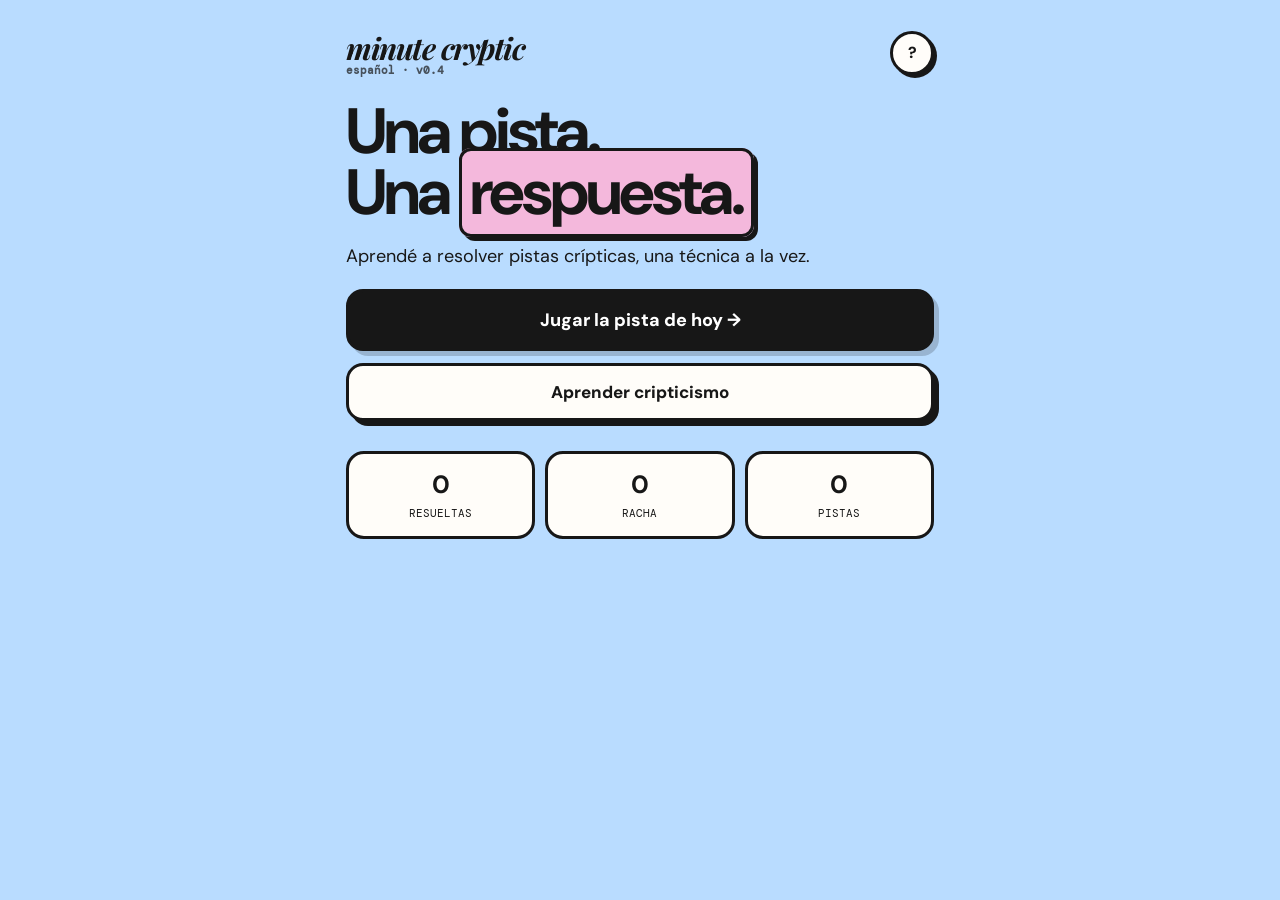
==== commit f5cc9088: "Update index.html" ====
--- a/index.html
+++ b/index.html
@@ -2,1301 +2,1106 @@
 <html lang="es">
 <head>
 <meta charset="UTF-8">
-<meta name="viewport" content="width=device-width,initial-scale=1,viewport-fit=cover">
-<meta name="theme-color" content="#acd3f8">
-<title>Minute Cryptic Español</title>
+<meta name="viewport" content="width=device-width,initial-scale=1,maximum-scale=1,user-scalable=no">
+<meta name="theme-color" content="#b9dcff">
+
+<title>Minute Cryptic ES</title>
 
 <style>
-@import url('https://fonts.googleapis.com/css2?family=DM+Sans:wght@400;500;600;700;800&family=Libre+Baskerville:ital,wght@0,700;1,700&display=swap');
+@import url('https://fonts.googleapis.com/css2?family=DM+Mono:wght@400;500&family=DM+Sans:wght@400;500;600;700;800&family=Playfair+Display:ital,wght@1,700&display=swap');
+
+:root{
+  --blue:#b9dcff;
+  --blue-dark:#8fc4f5;
+  --pink:#f4b8dc;
+  --pink-dark:#e68cc0;
+  --yellow:#ffe58f;
+  --green:#b9edc9;
+  --red:#ffb6b6;
+  --white:#fffdf9;
+  --black:#171717;
+  --gray:#6e6e6e;
+  --light:#f4f4f1;
+
+  --border:3px solid var(--black);
+  --shadow:5px 5px 0 var(--black);
+  --radius:22px;
+}
 
 *{
   box-sizing:border-box;
   -webkit-tap-highlight-color:transparent;
 }
 
-:root{
-  --blue:#acd3f8;
-  --pink:#e9c4f2;
-  --yellow:#fff08a;
-  --black:#111;
-  --white:#fff;
-  --gray:#666;
+html,body{
+  margin:0;
+  min-height:100%;
 }
 
 body{
-  margin:0;
   background:var(--blue);
   color:var(--black);
   font-family:"DM Sans",Arial,sans-serif;
 }
 
-button,input{
+button{
   font:inherit;
+  color:inherit;
+  cursor:pointer;
 }
 
 .app{
   width:100%;
-  max-width:600px;
+  max-width:620px;
+  min-height:100vh;
   margin:auto;
-  min-height:100vh;
-  overflow:hidden;
-}
-
-/* HEADER */
+  padding:18px 16px 40px;
+}
+
+/* =========================
+   HEADER
+========================= */
 
 .header{
-  height:86px;
-  padding:20px 24px;
+  display:flex;
+  justify-content:space-between;
+  align-items:center;
+  margin-bottom:22px;
+}
+
+.logo{
+  font-family:"Playfair Display",Georgia,serif;
+  font-style:italic;
+  font-weight:700;
+  font-size:30px;
+  letter-spacing:-1.5px;
+}
+
+.logo small{
+  font-family:"DM Mono",monospace;
+  font-size:11px;
+  font-style:normal;
+  letter-spacing:0;
+  display:block;
+  margin-top:-5px;
+  opacity:.7;
+}
+
+.icon-btn{
+  width:44px;
+  height:44px;
+  border:var(--border);
+  background:var(--white);
+  border-radius:50%;
+  font-weight:800;
+  box-shadow:3px 3px 0 var(--black);
+}
+
+.icon-btn:active{
+  transform:translate(2px,2px);
+  box-shadow:1px 1px 0 var(--black);
+}
+
+/* =========================
+   SCREENS
+========================= */
+
+.screen{
+  display:none;
+}
+
+.screen.active{
+  display:block;
+}
+
+/* =========================
+   HOME
+========================= */
+
+.hero{
+  margin-top:25px;
+  margin-bottom:28px;
+}
+
+.hero h1{
+  font-size:48px;
+  line-height:.95;
+  letter-spacing:-3px;
+  margin:0 0 14px;
+  max-width:500px;
+}
+
+.hero h1 span{
+  background:var(--pink);
+  padding:0 8px;
+  border:var(--border);
+  border-radius:12px;
+  box-shadow:4px 4px 0 var(--black);
+}
+
+.hero p{
+  font-size:18px;
+  line-height:1.4;
+  max-width:480px;
+  margin:20px 0;
+}
+
+.primary{
+  width:100%;
+  border:var(--border);
+  border-radius:17px;
+  background:var(--black);
+  color:white;
+  padding:16px 20px;
+  font-size:18px;
+  font-weight:800;
+  box-shadow:5px 5px 0 rgba(0,0,0,.18);
+}
+
+.primary:active{
+  transform:translate(3px,3px);
+  box-shadow:2px 2px 0 rgba(0,0,0,.18);
+}
+
+.secondary{
+  width:100%;
+  border:var(--border);
+  border-radius:17px;
+  background:var(--white);
+  padding:15px 20px;
+  font-size:17px;
+  font-weight:800;
+  box-shadow:var(--shadow);
+}
+
+.secondary:active{
+  transform:translate(3px,3px);
+  box-shadow:2px 2px 0 var(--black);
+}
+
+.home-buttons{
+  display:grid;
+  gap:12px;
+}
+
+.stats{
+  display:grid;
+  grid-template-columns:repeat(3,1fr);
+  gap:10px;
+  margin-top:30px;
+}
+
+.stat{
+  background:var(--white);
+  border:var(--border);
+  border-radius:18px;
+  padding:14px 10px;
+  text-align:center;
+}
+
+.stat strong{
+  display:block;
+  font-size:25px;
+}
+
+.stat span{
+  font-size:11px;
+  text-transform:uppercase;
+  font-family:"DM Mono",monospace;
+}
+
+/* =========================
+   GAME
+========================= */
+
+.top-row{
   display:flex;
   align-items:center;
   justify-content:space-between;
-}
-
-.signin{
-  background:var(--pink);
-  font-family:"Libre Baskerville",serif;
-  font-style:italic;
-  font-weight:bold;
-  font-size:20px;
-  padding:2px 5px;
-}
-
-.logo{
-  width:43px;
-  height:43px;
-  background:var(--pink);
+  margin-bottom:16px;
+}
+
+.back{
+  border:0;
+  background:none;
+  padding:4px 0;
+  font-weight:800;
+  font-size:15px;
+}
+
+.daily{
+  font-family:"DM Mono",monospace;
+  font-size:12px;
+}
+
+.game-card{
+  background:var(--white);
+  border:var(--border);
+  border-radius:var(--radius);
+  box-shadow:var(--shadow);
+  padding:20px;
+}
+
+.puzzle-meta{
+  display:flex;
+  justify-content:space-between;
+  align-items:center;
+  gap:10px;
+  margin-bottom:18px;
+}
+
+.badges{
+  display:flex;
+  flex-wrap:wrap;
+  gap:6px;
+}
+
+.badge{
+  background:var(--yellow);
+  border:2px solid var(--black);
+  border-radius:99px;
+  padding:5px 9px;
+  font-size:11px;
+  font-weight:800;
+}
+
+.timer{
+  font-family:"DM Mono",monospace;
+  font-size:13px;
+  white-space:nowrap;
+}
+
+.clue{
+  font-family:Georgia,serif;
+  font-size:27px;
+  line-height:1.25;
+  margin:12px 0 24px;
+}
+
+.clue .definition{
+  border-bottom:4px solid var(--pink-dark);
+}
+
+.clue .indicator{
+  background:var(--yellow);
+  border-radius:5px;
+  padding:1px 3px;
+}
+
+.clue .fodder{
+  background:var(--green);
+  border-radius:5px;
+  padding:1px 3px;
+}
+
+.enumeration{
+  font-family:"DM Mono",monospace;
+  font-size:12px;
+  color:var(--gray);
+}
+
+/* ANSWER */
+
+.answer-area{
+  margin:20px 0;
+}
+
+.answer-boxes{
+  display:flex;
+  justify-content:center;
+  gap:7px;
+  flex-wrap:wrap;
+}
+
+.letter-box{
+  width:42px;
+  height:48px;
   border:3px solid var(--black);
-  border-radius:2px;
+  border-radius:9px;
+  background:white;
   display:flex;
   align-items:center;
   justify-content:center;
-  font-family:"Libre Baskerville",serif;
-  font-size:34px;
-  font-style:italic;
-  font-weight:bold;
-}
-
-/* HERO */
-
-.hero{
-  padding:32px 26px 20px;
-}
-
-.hero h1{
-  font-size:43px;
-  line-height:1.05;
-  margin:0 0 18px;
+  font-size:25px;
   font-weight:800;
-  letter-spacing:-1.8px;
-}
-
-.hero p{
-  font-size:18px;
+  text-transform:lowercase;
+}
+
+.letter-box.filled{
+  background:var(--yellow);
+}
+
+.letter-box.revealed{
+  background:var(--pink);
+}
+
+.answer-message{
+  text-align:center;
+  font-weight:800;
+  min-height:24px;
+  margin-top:12px;
+}
+
+/* HINTS */
+
+.hint-panel{
+  margin-top:15px;
+}
+
+.hint{
+  border:2px solid var(--black);
+  border-radius:14px;
+  background:#fff;
+  padding:12px;
+  margin-top:8px;
+  font-size:14px;
+  line-height:1.4;
+}
+
+.hint-title{
+  font-family:"DM Mono",monospace;
+  font-size:10px;
+  text-transform:uppercase;
+  font-weight:800;
+  margin-bottom:4px;
+}
+
+.game-actions{
+  display:grid;
+  grid-template-columns:1fr 1fr;
+  gap:9px;
+  margin-top:18px;
+}
+
+.action{
+  border:2px solid var(--black);
+  background:var(--light);
+  border-radius:13px;
+  padding:11px 8px;
+  font-size:13px;
+  font-weight:800;
+}
+
+.action:disabled{
+  opacity:.45;
+}
+
+/* KEYBOARD */
+
+.keyboard{
+  margin-top:20px;
+  display:grid;
+  gap:6px;
+}
+
+.key-row{
+  display:flex;
+  justify-content:center;
+  gap:5px;
+}
+
+.key{
+  width:31px;
+  height:43px;
+  border:2px solid var(--black);
+  border-radius:7px;
+  background:white;
+  font-weight:800;
+  font-size:14px;
+  padding:0;
+}
+
+.key:active{
+  transform:translateY(2px);
+}
+
+.key.wide{
+  width:65px;
+}
+
+.result{
+  display:none;
+  margin-top:18px;
+  padding:17px;
+  border:var(--border);
+  border-radius:17px;
+  background:var(--green);
+}
+
+.result.show{
+  display:block;
+}
+
+.result h3{
+  margin:0 0 7px;
+}
+
+.result p{
+  margin:7px 0;
+  line-height:1.45;
+  font-size:14px;
+}
+
+/* =========================
+   LEARN
+========================= */
+
+.learn-header{
+  margin-bottom:25px;
+}
+
+.learn-header h2{
+  font-size:37px;
+  letter-spacing:-2px;
+  margin:0 0 8px;
+}
+
+.learn-header p{
   margin:0;
-}
-
-/* DAILY CARD */
-
-.daily{
-  margin:20px 25px 24px;
-  background:white;
-  border:4px solid var(--black);
-  border-radius:28px;
-  box-shadow:0 8px 0 var(--black);
-  padding:27px 22px 24px;
-  text-align:center;
-}
-
-.daily-title{
+  line-height:1.4;
+}
+
+.course{
+  margin-bottom:28px;
+}
+
+.course-title{
+  display:flex;
+  align-items:end;
+  justify-content:space-between;
+  margin-bottom:12px;
+}
+
+.course-title h3{
+  margin:0;
+  font-size:23px;
+}
+
+.course-title span{
+  font-family:"DM Mono",monospace;
+  font-size:10px;
+  opacity:.65;
+}
+
+.course-desc{
+  margin:0 0 12px;
+  font-size:14px;
+  line-height:1.4;
+}
+
+.lesson-card{
+  background:var(--white);
+  border:var(--border);
+  border-radius:18px;
+  padding:15px;
+  margin-bottom:10px;
+  box-shadow:4px 4px 0 var(--black);
+  display:flex;
+  align-items:center;
+  gap:13px;
+}
+
+.lesson-icon{
+  width:45px;
+  height:45px;
+  flex:0 0 45px;
+  border:2px solid var(--black);
+  border-radius:12px;
+  background:var(--pink);
+  display:flex;
+  align-items:center;
+  justify-content:center;
+  font-size:21px;
+}
+
+.lesson-info{
+  flex:1;
+}
+
+.lesson-info strong{
+  display:block;
+  font-size:16px;
+}
+
+.lesson-info small{
+  font-family:"DM Mono",monospace;
+  font-size:10px;
+  color:var(--gray);
+}
+
+.lesson-open{
+  border:2px solid var(--black);
+  background:var(--yellow);
+  border-radius:10px;
+  padding:8px 10px;
   font-size:12px;
   font-weight:800;
-  letter-spacing:1.5px;
-  text-transform:uppercase;
-  margin-bottom:20px;
-}
-
-.clue{
-  font-size:25px;
-  line-height:1.45;
-  margin-bottom:23px;
-}
-
-.clue .definition{
+}
+
+.locked{
+  opacity:.55;
+  box-shadow:none;
+}
+
+/* =========================
+   MODAL
+========================= */
+
+.modal{
+  position:fixed;
+  inset:0;
+  background:rgba(0,0,0,.45);
+  z-index:50;
+  display:none;
+  align-items:flex-end;
+  justify-content:center;
+  padding:12px;
+}
+
+.modal.show{
+  display:flex;
+}
+
+.modal-card{
+  width:min(620px,100%);
+  max-height:92vh;
+  overflow:auto;
+  background:var(--white);
+  border:var(--border);
+  border-radius:25px 25px 15px 15px;
+  box-shadow:7px 7px 0 var(--black);
+  padding:22px;
+}
+
+.modal-top{
+  display:flex;
+  justify-content:space-between;
+  align-items:center;
+  margin-bottom:15px;
+}
+
+.close{
+  border:2px solid var(--black);
+  background:white;
+  width:38px;
+  height:38px;
+  border-radius:50%;
+  font-weight:900;
+}
+
+.lesson-progress{
+  display:flex;
+  gap:5px;
+}
+
+.progress-dot{
+  width:24px;
+  height:5px;
+  border-radius:10px;
+  background:#ddd;
+}
+
+.progress-dot.active{
+  background:var(--black);
+}
+
+.slide-number{
+  font-family:"DM Mono",monospace;
+  font-size:10px;
+  margin-bottom:12px;
+}
+
+.modal-card h2{
+  font-size:31px;
+  letter-spacing:-1px;
+  margin:0 0 13px;
+}
+
+.modal-card p{
+  line-height:1.5;
+  font-size:16px;
+}
+
+.big-example{
+  background:var(--blue);
+  border:var(--border);
+  border-radius:16px;
+  padding:17px;
+  margin:17px 0;
+}
+
+.big-example .example-clue{
+  font-family:Georgia,serif;
+  font-size:20px;
+  margin-bottom:9px;
+}
+
+.big-example .example-answer{
+  font-family:"DM Mono",monospace;
+  font-weight:800;
+  font-size:20px;
+}
+
+.tip{
   background:var(--yellow);
-}
-
-.play{
-  display:block;
-  width:150px;
-  margin:auto;
-  padding:12px 20px;
-  border:3px solid var(--black);
-  border-radius:30px;
-  background:var(--pink);
-  box-shadow:0 5px 0 var(--black);
-  font-family:"Libre Baskerville",serif;
-  font-style:italic;
-  font-weight:bold;
-  font-size:20px;
-  cursor:pointer;
-}
-
-.play:active{
-  transform:translateY(4px);
-  box-shadow:0 1px 0 var(--black);
-}
-
-.date{
-  margin-top:23px;
+  border:2px solid var(--black);
+  border-radius:14px;
+  padding:13px;
+  font-size:14px;
+  line-height:1.4;
+  margin:15px 0;
+}
+
+.indicator-list{
+  display:grid;
+  gap:8px;
+  margin:14px 0;
+}
+
+.indicator-item{
+  background:#f1f1ef;
+  border:2px solid var(--black);
+  border-radius:11px;
+  padding:10px;
   font-size:13px;
-  color:#444;
-}
-
-/* DAYS */
-
-.days{
-  padding:5px 25px 35px;
-  display:flex;
-  gap:12px;
-  overflow-x:auto;
-}
-
-.days::-webkit-scrollbar{
-  display:none;
-}
-
-.day{
-  min-width:91px;
-  height:130px;
-  background:white;
-  border-radius:20px;
-  padding:10px;
-  text-align:center;
-  flex-shrink:0;
-}
-
-.day.today{
-  border:3px solid var(--black);
-}
-
-.day-icon{
-  width:47px;
-  height:63px;
-  border:3px solid var(--black);
-  border-radius:7px;
-  margin:0 auto 7px;
-  background:white;
-  position:relative;
-}
-
-.day-icon:before{
-  content:"";
-  position:absolute;
-  left:7px;
-  right:7px;
-  top:9px;
-  height:9px;
-  border:2px solid var(--black);
-  background:var(--pink);
-}
-
-.day-icon:after{
-  content:"";
-  position:absolute;
-  left:10px;
-  right:10px;
-  bottom:10px;
-  height:15px;
-  background:var(--blue);
-}
-
-.day-name{
+}
+
+.modal-actions{
+  display:flex;
+  gap:8px;
+  margin-top:20px;
+}
+
+.modal-actions button{
+  flex:1;
+}
+
+/* =========================
+   TOAST
+========================= */
+
+.toast{
+  position:fixed;
+  left:50%;
+  bottom:22px;
+  transform:translate(-50%,120px);
+  background:var(--black);
+  color:white;
+  padding:12px 17px;
+  border-radius:99px;
   font-size:13px;
-  font-weight:800;
-}
-
-/* PLAY SCREEN */
-
-#game{
-  display:none;
-  padding-bottom:40px;
-}
-
-.game-header{
-  display:flex;
-  align-items:center;
-  gap:15px;
-  padding:17px 25px;
-}
-
-.back{
-  background:none;
-  border:0;
-  font-size:38px;
-  line-height:1;
-  padding:0;
-  cursor:pointer;
-}
-
-.game-date{
-  font-size:16px;
-  font-weight:800;
-}
-
-.game-author{
-  font-size:12px;
-  margin-top:3px;
-}
-
-/* GAME CLUE */
-
-.game-clue{
-  background:white;
-  margin:8px 25px 22px;
-  border-radius:12px;
-  padding:20px 18px;
-  font-size:24px;
-  line-height:1.45;
-  text-align:center;
-}
-
-.mark{
-  background:var(--pink);
-}
-
-/* LETTERS */
-
-.answer-box{
-  display:flex;
-  justify-content:center;
-  gap:4px;
-  margin:8px 20px 30px;
-  flex-wrap:wrap;
-}
-
-.letter{
-  width:55px;
-  height:58px;
-  border:4px solid var(--black);
-  border-radius:7px;
-  background:var(--pink);
-  display:flex;
-  align-items:center;
-  justify-content:center;
-  font-family:"Libre Baskerville",serif;
-  font-size:30px;
-  font-style:italic;
-  font-weight:bold;
-}
-
-.letter.empty{
-  background:white;
-}
-
-/* KEYBOARD */
-
-.keyboard{
-  padding:0 18px;
-}
-
-.keyrow{
-  display:flex;
-  justify-content:center;
-  gap:5px;
-  margin-bottom:6px;
-}
-
-.key{
-  min-width:30px;
-  height:46px;
-  border:2px solid var(--black);
-  border-radius:6px;
-  background:white;
-  font-size:16px;
   font-weight:700;
-  padding:0 7px;
-}
-
-.key:active{
-  transform:scale(.94);
-}
-
-.key.big{
-  min-width:58px;
-}
-
-/* CONTROLS */
-
-.controls{
-  padding:15px 25px 0;
-  display:grid;
-  grid-template-columns:1fr 1fr;
-  gap:10px;
-}
-
-.control{
-  padding:14px 8px;
-  border:3px solid var(--black);
-  border-radius:15px;
-  background:white;
-  font-weight:800;
-  cursor:pointer;
-}
-
-.control.hint{
-  background:var(--yellow);
-}
-
-.timer{
-  text-align:center;
-  font-size:17px;
-  font-weight:800;
-  margin:20px;
-}
-
-/* RESULT */
-
-.result{
-  display:none;
-  margin:20px 25px;
-  background:white;
-  border:4px solid var(--black);
-  border-radius:25px;
-  box-shadow:0 7px 0 var(--black);
-  padding:27px 20px;
-  text-align:center;
-}
-
-.party{
-  font-size:48px;
-}
-
-.result h2{
-  font-family:"Libre Baskerville",serif;
-  font-style:italic;
-  font-size:30px;
-  margin:12px 0;
-}
-
-.result-answer{
-  font-family:"Libre Baskerville",serif;
-  font-size:36px;
-  font-style:italic;
-  margin:12px 0 18px;
-}
-
-.mechanism{
-  text-align:left;
-  background:#f4f4f4;
-  border-radius:14px;
-  padding:16px;
-  font-size:14px;
-  line-height:1.55;
-}
-
-.share{
-  margin-top:16px;
-  background:var(--pink);
-  border:3px solid var(--black);
-  border-radius:18px;
-  padding:14px;
-  width:100%;
-  font-weight:800;
-}
-
-/* STATS */
-
-.stats{
-  background:white;
-  padding:28px 25px;
-}
-
-.stats h2{
-  margin:0 0 16px;
-  font-size:21px;
-}
-
-.stat-grid{
-  display:grid;
-  grid-template-columns:repeat(3,1fr);
-  gap:9px;
-}
-
-.stat{
-  background:#f5f5f5;
-  border-radius:15px;
-  padding:14px 10px;
-}
-
-.stat strong{
-  display:block;
-  font-size:22px;
-}
-
-.stat small{
-  color:var(--gray);
-}
-
-/* FOOTER */
-
-footer{
-  background:white;
-  padding:20px 25px 35px;
-  text-align:center;
-  color:#777;
-  font-size:12px;
-}
-
-@media(max-width:380px){
-
-  .letter{
-    width:46px;
-    height:52px;
+  z-index:100;
+  transition:.25s;
+}
+
+.toast.show{
+  transform:translate(-50%,0);
+}
+
+/* =========================
+   DESKTOP
+========================= */
+
+@media(min-width:700px){
+  .app{
+    padding-top:28px;
   }
 
-  .key{
-    min-width:26px;
-    padding:0 5px;
+  .hero h1{
+    font-size:64px;
   }
 
+  .modal{
+    align-items:center;
+  }
+
+  .modal-card{
+    border-radius:25px;
+  }
 }
 </style>
 </head>
 
-
 <body>
 
 <div class="app">
 
-<!-- HOME -->
-
-<div id="home">
-
-<header class="header">
-  <div class="signin">sign in</div>
-  <div class="logo">m</div>
-</header>
-
-
-<section class="hero">
-
-  <h1>
-    Today's<br>
-    clue
-  </h1>
-
-  <p>
-    Una pista. Una respuesta.<br>
-    Un minuto.
-  </p>
-
-</section>
-
-
-<section class="daily">
-
-  <div class="daily-title">
-    Acertijo del día
-  </div>
-
-  <div class="clue" id="homeClue">
-  </div>
-
-  <button class="play" onclick="startGame()">
-    play
-  </button>
-
-  <div class="date" id="homeDate">
-  </div>
-
-</section>
-
-
-<div class="days" id="days">
-</div>
-
-
-<section class="stats">
-
-  <h2>
-    Tu progreso
-  </h2>
-
-  <div class="stat-grid">
-
-    <div class="stat">
-      <strong id="statSolved">0</strong>
-      <small>resueltos</small>
-    </div>
-
-    <div class="stat">
-      <strong id="statBest">—</strong>
-      <small>mejor tiempo</small>
-    </div>
-
-    <div class="stat">
-      <strong id="statStreak">0</strong>
-      <small>racha</small>
-    </div>
-
-  </div>
-
-</section>
-
-
-<footer>
-  Minute Cryptic Español · v0.3
-</footer>
-
-</div>
-
-
-<!-- GAME -->
-
-<div id="game">
-
-  <header class="game-header">
-
-    <button class="back" onclick="goHome()">
-      ←
-    </button>
-
-    <div>
-      <div class="game-date" id="gameDate"></div>
-      <div class="game-author">
-        Minute Cryptic Español
+  <!-- ================= HOME ================= -->
+
+  <section id="home" class="screen active">
+
+    <header class="header">
+      <div class="logo">
+        minute cryptic
+        <small>español · v0.4</small>
+      </div>
+
+      <button class="icon-btn" onclick="openAbout()">?</button>
+    </header>
+
+    <div class="hero">
+      <h1>
+        Una pista.<br>
+        Una <span>respuesta.</span>
+      </h1>
+
+      <p>
+        Aprendé a resolver pistas crípticas,
+        una técnica a la vez.
+      </p>
+
+      <div class="home-buttons">
+        <button class="primary" onclick="startDaily()">
+          Jugar la pista de hoy →
+        </button>
+
+        <button class="secondary" onclick="showScreen('learn')">
+          Aprender cripticismo
+        </button>
       </div>
     </div>
 
-  </header>
-
-
-  <div class="game-clue" id="gameClue">
+    <div class="stats">
+      <div class="stat">
+        <strong id="statSolved">0</strong>
+        <span>resueltas</span>
+      </div>
+
+      <div class="stat">
+        <strong id="statStreak">0</strong>
+        <span>racha</span>
+      </div>
+
+      <div class="stat">
+        <strong id="statHints">0</strong>
+        <span>pistas</span>
+      </div>
+    </div>
+
+  </section>
+
+
+  <!-- ================= GAME ================= -->
+
+  <section id="game" class="screen">
+
+    <div class="top-row">
+      <button class="back" onclick="showScreen('home')">
+        ← inicio
+      </button>
+
+      <span class="daily" id="dailyLabel">
+        PISTA DEL DÍA
+      </span>
+    </div>
+
+    <div class="game-card">
+
+      <div class="puzzle-meta">
+
+        <div class="badges" id="mechanismBadges"></div>
+
+        <div class="timer" id="timer">
+          00:00
+        </div>
+
+      </div>
+
+      <div class="clue" id="clue"></div>
+
+      <div class="enumeration" id="enumeration"></div>
+
+      <div class="answer-area">
+        <div class="answer-boxes" id="answerBoxes"></div>
+
+        <div class="answer-message" id="answerMessage"></div>
+      </div>
+
+      <div class="hint-panel" id="hintPanel"></div>
+
+      <div class="game-actions">
+
+        <button class="action" onclick="useHint()">
+          💡 Pista
+        </button>
+
+        <button class="action" onclick="revealLetter()">
+          ✦ Revelar letra
+        </button>
+
+        <button class="action" onclick="checkAnswer()">
+          ✓ Comprobar
+        </button>
+
+        <button class="action" onclick="shareResult()">
+          ↗ Compartir
+        </button>
+
+      </div>
+
+      <div class="keyboard" id="keyboard"></div>
+
+      <div class="result" id="result">
+        <h3 id="resultTitle"></h3>
+        <p id="resultExplanation"></p>
+        <button class="secondary" onclick="startRandomPuzzle()">
+          Otra pista →
+        </button>
+      </div>
+
+    </div>
+
+  </section>
+
+
+  <!-- ================= LEARN ================= -->
+
+  <section id="learn" class="screen">
+
+    <div class="top-row">
+      <button class="back" onclick="showScreen('home')">
+        ← inicio
+      </button>
+    </div>
+
+    <div class="learn-header">
+      <h2>Aprendé a resolver.</h2>
+      <p>
+        No hace falta adivinar. Cada pista tiene
+        una pequeña máquina escondida adentro.
+      </p>
+    </div>
+
+    <div id="courses"></div>
+
+  </section>
+
+</div>
+
+
+<!-- ================= LESSON MODAL ================= -->
+
+<div class="modal" id="lessonModal">
+
+  <div class="modal-card">
+
+    <div class="modal-top">
+
+      <div class="lesson-progress" id="lessonProgress"></div>
+
+      <button class="close" onclick="closeLesson()">×</button>
+
+    </div>
+
+    <div id="lessonContent"></div>
+
+    <div class="modal-actions">
+
+      <button class="secondary" id="lessonBack" onclick="previousSlide()">
+        ← Atrás
+      </button>
+
+      <button class="primary" id="lessonNext" onclick="nextSlide()">
+        Siguiente →
+      </button>
+
+    </div>
+
   </div>
 
-
-  <div class="answer-box" id="answerBox">
-  </div>
-
-
-  <div class="keyboard">
-
-    <div class="keyrow">
-      <button class="key" onclick="key('q')">q</button>
-      <button class="key" onclick="key('w')">w</button>
-      <button class="key" onclick="key('e')">e</button>
-      <button class="key" onclick="key('r')">r</button>
-      <button class="key" onclick="key('t')">t</button>
-      <button class="key" onclick="key('y')">y</button>
-      <button class="key" onclick="key('u')">u</button>
-      <button class="key" onclick="key('i')">i</button>
-      <button class="key" onclick="key('o')">o</button>
-      <button class="key" onclick="key('p')">p</button>
-    </div>
-
-    <div class="keyrow">
-      <button class="key" onclick="key('a')">a</button>
-      <button class="key" onclick="key('s')">s</button>
-      <button class="key" onclick="key('d')">d</button>
-      <button class="key" onclick="key('f')">f</button>
-      <button class="key" onclick="key('g')">g</button>
-      <button class="key" onclick="key('h')">h</button>
-      <button class="key" onclick="key('j')">j</button>
-      <button class="key" onclick="key('k')">k</button>
-      <button class="key" onclick="key('l')">l</button>
-      <button class="key" onclick="key('ñ')">ñ</button>
-    </div>
-
-    <div class="keyrow">
-      <button class="key big" onclick="backspace()">⌫</button>
-      <button class="key" onclick="key('z')">z</button>
-      <button class="key" onclick="key('x')">x</button>
-      <button class="key" onclick="key('c')">c</button>
-      <button class="key" onclick="key('v')">v</button>
-      <button class="key" onclick="key('b')">b</button>
-      <button class="key" onclick="key('n')">n</button>
-      <button class="key" onclick="key('m')">m</button>
-      <button class="key big" onclick="checkAnswer()">✓</button>
-    </div>
-
-  </div>
-
-
-  <div class="controls">
-
-    <button class="control hint" onclick="showHint()">
-      💡 pista
-    </button>
-
-    <button class="control" onclick="revealLetter()">
-      🔤 letra
-    </button>
-
-  </div>
-
-
-  <div class="timer">
-    ⏱️ <span id="timer">1:00</span>
-  </div>
-
-
-  <div class="result" id="result">
-  </div>
-
 </div>
 
-</div>
+
+<div class="toast" id="toast"></div>
 
 
 <script>
 
-/*
-==================================================
-PUZZLES
-==================================================
-*/
-
-const puzzles = [
-
-{
- answer:"jur y".replace(" ",""),
- clue:"Say, why are you jay-walking around and judging people? (4)",
- mechanism:"Anagrama",
- hint:"La palabra 'why' te da una pista sonora. Pensá en alguien que juzga.",
- explanation:"JURY significa 'jurado'. La pista juega con 'jay-walking' y 'judging': las palabras iniciales apuntan al concepto de JURY."
-},
-
-{
- answer:"amor",
- clue:"Cariño desordenado: ROMA revuelta. (4)",
- mechanism:"Anagrama",
- hint:"ROMA puede cambiar de orden.",
- explanation:"ROMA desordenado produce AMOR."
-},
-
-{
- answer:"mora",
- clue:"Fruta escondida en 'MORADO'. (4)",
- mechanism:"Palabra escondida",
- hint:"No hay que cambiar ninguna letra.",
- explanation:"MORA aparece consecutivamente dentro de MORADO."
-},
-
-{
- answer:"lago",
- clue:"Agua tranquila, regalo sin la R. (4)",
- mechanism:"Eliminación",
- hint:"'regalo' pierde una letra.",
- explanation:"REGALO sin la primera R produce EGALO, así que hay que buscar otra lectura: 'lago' es una definición directa. Este acertijo será reemplazado por uno mejor en la próxima versión."
-},
-
-{
- answer:"copa",
- clue:"Vaso elegante o cima de árbol. (4)",
- mechanism:"Doble definición",
- hint:"La respuesta tiene dos significados.",
- explanation:"COPA puede ser un recipiente y también la parte superior de un árbol."
-},
-
-{
- answer:"vela",
- clue:"Sirve para navegar y también para iluminar. (4)",
- mechanism:"Doble definición",
- hint:"Una palabra, dos objetos completamente diferentes.",
- explanation:"VELA puede ser la vela de un barco o una vela de cera."
-},
-
-{
- answer:"roma",
- clue:"Ciudad italiana hecha un lío con AMOR. (4)",
- mechanism:"Anagrama",
- hint:"Reordená AMOR.",
- explanation:"AMOR reordenado forma ROMA."
-},
-
-{
- answer:"lobo",
- clue:"Animal que aparece al quitar una letra de LOBOS. (4)",
- mechanism:"Eliminación",
- hint:"Quitá la última letra.",
- explanation:"LOBOS sin la S final queda LOBO."
-},
-
-{
- answer:"ave",
- clue:"Animal volador oculto en CLAVE. (3)",
- mechanism:"Palabra escondida",
- hint:"Está literalmente dentro de otra palabra.",
- explanation:"CLAVE contiene AVE."
-},
-
-{
- answer:"mesa",
- clue:"Mueble que aparece al mezclar 'SEMA'. (4)",
- mechanism:"Anagrama",
- hint:"Las cuatro letras están ahí.",
- explanation:"SEMA reordenado forma MESA."
-}
+/* ============================================================
+   DATA
+============================================================ */
+
+const PUZZLES = [
+
+  {
+    id:"amor",
+    clue:"Cariño, en desorden de ROMA. (4)",
+    answer:"AMOR",
+    mechanisms:["anagram"],
+    definition:"Cariño",
+    fodder:"ROMA",
+    indicator:"desorden",
+    hint:"Buscá una palabra que indique que las letras de ROMA deben mezclarse.",
+    explanation:"ROMA reordenado forma AMOR. «Cariño» es la definición y «desorden» indica el anagrama."
+  },
+
+  {
+    id:"mora",
+    clue:"Fruta escondida en MORADO. (4)",
+    answer:"MORA",
+    mechanisms:["hidden"],
+    definition:"Fruta",
+    fodder:"MORA",
+    indicator:"escondida",
+    hint:"La respuesta está literalmente dentro de otra palabra.",
+    explanation:"MORA aparece seguida dentro de MORADO. «Escondida» indica que hay que buscar la respuesta dentro del texto."
+  },
+
+  {
+    id:"lobo",
+    clue:"Animal: LOBOS sin su S final. (4)",
+    answer:"LOBO",
+    mechanisms:["deletion"],
+    definition:"Animal",
+    fodder:"LOBOS",
+    indicator:"sin su S final",
+    hint:"Tomá LOBOS y quitale una letra.",
+    explanation:"LOBOS sin su última S deja LOBO. La definición es «Animal»."
+  },
+
+  {
+    id:"roma",
+    clue:"Ciudad italiana, AMOR al revés. (4)",
+    answer:"ROMA",
+    mechanisms:["reversal"],
+    definition:"Ciudad italiana",
+    fodder:"AMOR",
+    indicator:"al revés",
+    hint:"Probá leer AMOR desde el final hacia el principio.",
+    explanation:"AMOR leído al revés es ROMA. «Ciudad italiana» es la definición y «al revés» es el indicador."
+  },
+
+  {
+    id:"bello",
+    clue:"Bonito, según suena «vello». (5)",
+    answer:"BELLO",
+    mechanisms:["homophone"],
+    definition:"Bonito",
+    fodder:"VELLO",
+    indicator:"según suena",
+    hint:"La respuesta suena igual que otra palabra.",
+    explanation:"BELLO y VELLO tienen el mismo sonido en la pronunciación habitual del español. «Bonito» da la definición."
+  },
+
+  {
+    id:"copa",
+    clue:"Vaso / parte alta de un árbol. (4)",
+    answer:"COPA",
+    mechanisms:["double"],
+    definition:"Vaso / parte alta de un árbol",
+    fodder:"",
+    indicator:"",
+    hint:"La misma palabra tiene dos significados.",
+    explanation:"COPA puede ser un vaso para beber y también la parte superior de un árbol."
+  },
+
+  {
+    id:"aro",
+    clue:"Círculo: principios de Aves Roban Ocas. (3)",
+    answer:"ARO",
+    mechanisms:["initials"],
+    definition:"Círculo",
+    fodder:"Aves Roban Ocas",
+    indicator:"principios",
+    hint:"Mirá las primeras letras de las palabras centrales.",
+    explanation:"Las iniciales de Aves, Roban y Ocas forman ARO."
+  },
+
+  {
+    id:"ave",
+    clue:"Ave que aparece en CLAVE. (3)",
+    answer:"AVE",
+    mechanisms:["hidden"],
+    definition:"Ave",
+    fodder:"AVE",
+    indicator:"aparece en",
+    hint:"No necesitás modificar ninguna letra.",
+    explanation:"AVE está escondida dentro de CLAVE."
+  }
 
 ];
 
 
-/*
-==================================================
-FECHA
-==================================================
-*/
-
-const now = new Date();
-
-const dateKey =
-  now.getFullYear()+"-"+
-  String(now.getMonth()+1).padStart(2,"0")+"-"+
-  String(now.getDate()).padStart(2,"0");
-
-
-function dateNumber(){
-
-  let n=0;
-
-  for(let i=0;i<dateKey.length;i++){
-
-    n =
-      (n*31 + dateKey.charCodeAt(i))
-      >>>0;
-
-  }
-
-  return n;
-
-}
-
-
-const puzzle =
-  puzzles[dateNumber()%puzzles.length];
-
-
-/*
-==================================================
-HOME
-==================================================
-*/
-
-document.getElementById("homeClue").innerHTML =
-  puzzle.clue;
-
-
-document.getElementById("homeDate").textContent =
-  formatDate(now);
-
-
-/*
-==================================================
-DÍAS
-==================================================
-*/
-
-function createDays(){
-
-  const container =
-    document.getElementById("days");
-
-  const names =
-    ["Dom","Lun","Mar","Mié","Jue","Vie","Sáb"];
-
-  for(let i=0;i<5;i++){
-
-    const d =
-      new Date(now);
-
-    d.setDate(
-      now.getDate()-i
-    );
-
-    const div =
-      document.createElement("div");
-
-    div.className =
-      "day "+(i===0?"today":"");
-
-    div.innerHTML =
-
-      '<div class="day-icon"></div>'+
-
-      '<div class="day-name">'+
-      (i===0?"Hoy":names[d.getDay()])+
-      '</div>';
-
-    container.appendChild(div);
-
-  }
-
-}
-
-createDays();
-
-
-/*
-==================================================
-ESTADO
-==================================================
-*/
-
-let solved =
-  Number(localStorage.getItem("mc_solved")||0);
-
-let best =
-  Number(localStorage.getItem("mc_best")||0);
-
-let streak =
-  Number(localStorage.getItem("mc_streak")||0);
-
-
-function updateStats(){
-
-  document.getElementById("statSolved")
-    .textContent=solved;
-
-  document.getElementById("statBest")
-    .textContent=
-    best ? best+"s" : "—";
-
-  document.getElementById("statStreak")
-    .textContent=streak;
-
-}
-
-updateStats();
-
-
-/*
-==================================================
-JUEGO
-==================================================
-*/
-
-let typed="";
-
-let timeLeft=60;
-
-let timerInterval=null;
-
-let finished=false;
-
-
-function startGame(){
-
-  document.getElementById("home")
-    .style.display="none";
-
-  document.getElementById("game")
-    .style.display="block";
-
-  document.getElementById("gameDate")
-    .textContent=formatDate(now);
-
-  document.getElementById("gameClue")
-    .textContent=puzzle.clue;
-
-  typed="";
-
-  finished=false;
-
-  timeLeft=60;
-
-  document.getElementById("result")
-    .style.display="none";
-
-  renderLetters();
-
-  updateTimer();
-
-  clearInterval(timerInterval);
-
-  timerInterval =
-    setInterval(()=>{
-
-      if(finished)return;
-
-      timeLeft--;
-
-      updateTimer();
-
-      if(timeLeft<=0){
-
-        clearInterval(timerInterval);
-
-        timeUp();
-
-      }
-
-    },1000);
-
-}
-
-
-function goHome(){
-
-  clearInterval(timerInterval);
-
-  document.getElementById("game")
-    .style.display="none";
-
-  document.getElementById("home")
-    .style.display="block";
-
-}
-
-
-/*
-==================================================
-LETRAS
-==================================================
-*/
-
-function renderLetters(){
-
-  const box =
-    document.getElementById("answerBox");
-
-  box.innerHTML="";
-
-  for(let i=0;i<puzzle.answer.length;i++){
-
-    const div =
-      document.createElement("div");
-
-    div.className =
-      "letter "+
-      (typed[i]?"":"empty");
-
-    div.textContent =
-      typed[i] || "";
-
-    box.appendChild(div);
-
-  }
-
-}
-
-
-function key(letter){
-
-  if(finished)return;
-
-  if(typed.length<puzzle.answer.length){
-
-    typed+=letter;
-
-    renderLetters();
-
-  }
-
-}
-
-
-function backspace(){
-
-  if(finished)return;
-
-  typed =
-    typed.slice(0,-1);
-
-  renderLetters();
-
-}
-
-
-/*
-==================================================
-COMPROBAR
-==================================================
-*/
-
-function checkAnswer(){
-
-  if(finished)return;
-
-  if(typed.length!==puzzle.answer.length){
-
-    alert(
-      "Todavía faltan letras."
-    );
-
-    return;
-
-  }
-
-  if(
-    normalize(typed) ===
-    normalize(puzzle.answer)
-  ){
-
-    win();
-
-  }else{
-
-    const result =
-      document.getElementById("result");
-
-    result.style.display="block";
-
-    result.innerHTML =
-      "<b>🤔 Casi...</b><br><br>"+
-      "Esa no es la respuesta. "+
-      "Probá otra vez.";
-
-  }
-
-}
-
-
-/*
-==================================================
-PISTA
-==================================================
-*/
-
-function showHint(){
-
-  if(finished)return;
-
-  const result =
-    document.getElementById("result");
-
-  result.style.display="block";
-
-  result.innerHTML =
-
-    "<b>💡 Pista</b><br><br>"+
-    puzzle.hint;
-
-}
-
-
-/*
-==================================================
-REVELAR LETRA
-==================================================
-*/
-
-function revealLetter(){
-
-  if(finished)return;
-
-  const pos =
-    typed.length;
-
-  if(pos<puzzle.answer.length){
-
-    typed +=
-      puzzle.answer[pos];
-
-    renderLetters();
-
-  }
-
-}
-
-
-/*
-==================================================
-GANAR
-==================================================
-*/
-
-function win(){
-
-  finished=true;
-
-  clearInterval(timerInterval);
-
-  const seconds =
-    60-timeLeft;
-
-  solved++;
-
-  if(!best || seconds<best){
-
-    best=seconds;
-
-    localStorage.setItem(
-      "mc_best",
-      best
-    );
-
-  }
-
-  streak++;
-
-  localStorage.setItem(
-    "mc_solved",
-    solved
-  );
-
-  localStorage.setItem(
-    "mc_streak",
-    streak
-  );
-
-  updateStats();
-
-  showResult(
-    true,
-    seconds
-  );
-
-}
-
-
-/*
-==================================================
-TIEMPO
-==================================================
-*/
-
-function timeUp(){
-
-  finished=true;
-
-  showResult(
-    false,
-    60
-  );
-
-}
-
-
-function showResult(won,seconds){
-
-  const result =
-    document.getElementById("result");
-
-  result.style.display="block";
-
-  if(won){
-
-    result.innerHTML =
-
-      '<div class="party">🎉</div>'+
-
-      '<h2>you got it!</h2>'+
-
-      '<div class="result-answer">'+
-      puzzle.answer+
-      '</div>'+
-
-      '<div class="mechanism">'+
-
-      '<b>⏱️ '+
-      seconds+
-      ' segundos</b><br><br>'+
-
-      '<b>Mecanismo:</b> '+
-      puzzle.mechanism+
-      '<br><br>'+
-
-      puzzle.explanation+
-
-      '</div>'+
-
-      '<button class="share" onclick="shareResult()">'+
-      '↗ compartir'+
-      '</button>';
-
-  }else{
-
-    result.innerHTML =
-
-      '<div class="party">⏰</div>'+
-
-      '<h2>se acabó el tiempo</h2>'+
-
-      '<div class="result-answer">'+
-      puzzle.answer+
-      '</div>'+
-
-      '<div class="mechanism">'+
-      '<b>Mecanismo:</b> '+
-      puzzle.mechanism+
-      '<br><br>'+
-      puzzle.explanation+
-      '</div>';
-
-  }
-
-}
-
-
-/*
-==================================================
-COMPARTIR
-==================================================
-*/
-
-function shareResult(){
-
-  const text =
-    "🧩 Minute Cryptic Español\n"+
-    "⏱️ "+(60-timeLeft)+"s\n"+
-    "🎉 ¡Resuelto!";
-
-  if(navigator.share){
-
-    navigator.share({
-      text:text
-    });
-
-  }else{
-
-    navigator.clipboard.writeText(text);
-
-    alert(
-      "Resultado copiado."
-    );
-
-  }
-
-}
-
-
-/*
-==================================================
-UTILIDADES
-==================================================
-*/
-
-function normalize(text){
-
-  return text
-    .normalize("NFD")
-    .replace(/[\u0300-\u036f]/g,"")
-    .toLowerCase()
-    .trim();
-
-}
-
-
-function formatDate(date){
-
-  const months=[
-    "enero","febrero","marzo",
-    "abril","mayo","junio",
-    "julio","agosto","septiembre",
-    "octubre","noviembre","diciembre"
-  ];
-
-  return (
-    date.getDate()+
-    " de "+
-    months[date.getMonth()]+
-    ", "+
-    date.getFullYear()
-  );
-
-}
-
-</script>
-
-</body>
-</html>
+/* ============================================================
+   MECHANISM NAMES
+============================================================ */
+
+const MECHANISM_NAMES = {
+
+  anagram:"Anagrama",
+  hidden:"Oculta",
+  deletion:"Eliminación",
+  reversal:"Reversión",
+  homophone:"Homófona",
+  double:"Doble definición",
+  initials:"Iniciales",
+  synonym:"Sinónimo",
+  symbol:"Símbolo",
+  container:"Contenedor",
+  translation:"Traducción",
+  homoglyph:"Homoglifo",
+  lit:"&lit",
+  rebus:"Rebus"
+
+};
+
+
+/* ============================================================
+   COURSES
+============================================================ */
+
+const COURSES = [
+
+  {
+    id:"letterplay",
+    number:"Curso 1",
+    title:"letterplay",
+    description:"Jugá directamente con las letras que aparecen en la pista.",
+    lessons:[
+
+      {
+        id:"reversal",
+        icon:"↔",
+        title:"Reversiones",
+        slides:[
+          {
+            title:"Las letras pueden darse vuelta.",
+            text:"Una reversión toma un grupo de letras y lo lee en sentido contrario. Es una operación sencilla, pero aparece muchísimo combinada con otras técnicas.",
+            example:{
+              clue:"Ciudad italiana, AMOR al revés. (4)",
+              answer:"ROMA"
+            }
+          },
+          {
+            title:"Buscá el indicador.",
+            text:"Ciertas palabras avisan que hay que invertir las letras. No necesitás memorizar una lista infinita: primero reconocé la idea de movimiento hacia atrás.",
+            list:[
+              "Literal: al revés, invertido, de vuelta",
+              "Figurativo: girando, dado vuelta, regresando",
+              "En pistas verticales: palabras que sugieren subir"
+            ]
+          },
+          {
+            title:"Encontrá las tres piezas.",
+            text:"En una pista de reversión normalmente querés encontrar definición, indicador y letras que deben invertirse.",
+            example:{
+              clue:"Ciudad italiana, AMOR al revés. (4)",
+              answer:"ROMA"
+            },
+            tip:"Importante: invertir letras que ya fueron mezcladas por un anagrama no aporta información, por eso estas dos operaciones no suelen combinarse."
+          }
+        ]
+      },
+
+      {
+        id:"anagram",
+        icon:"✣",
+        title:"Anagramas",
+        slides:[
+          {
+            title:"Las letras se mezclan.",
+            text:"Un anagrama usa exactamente las mismas letras, pero cambia su orden.",
+            example:{
+              clue:"Cariño, en desorden de ROMA. (4)",
+         
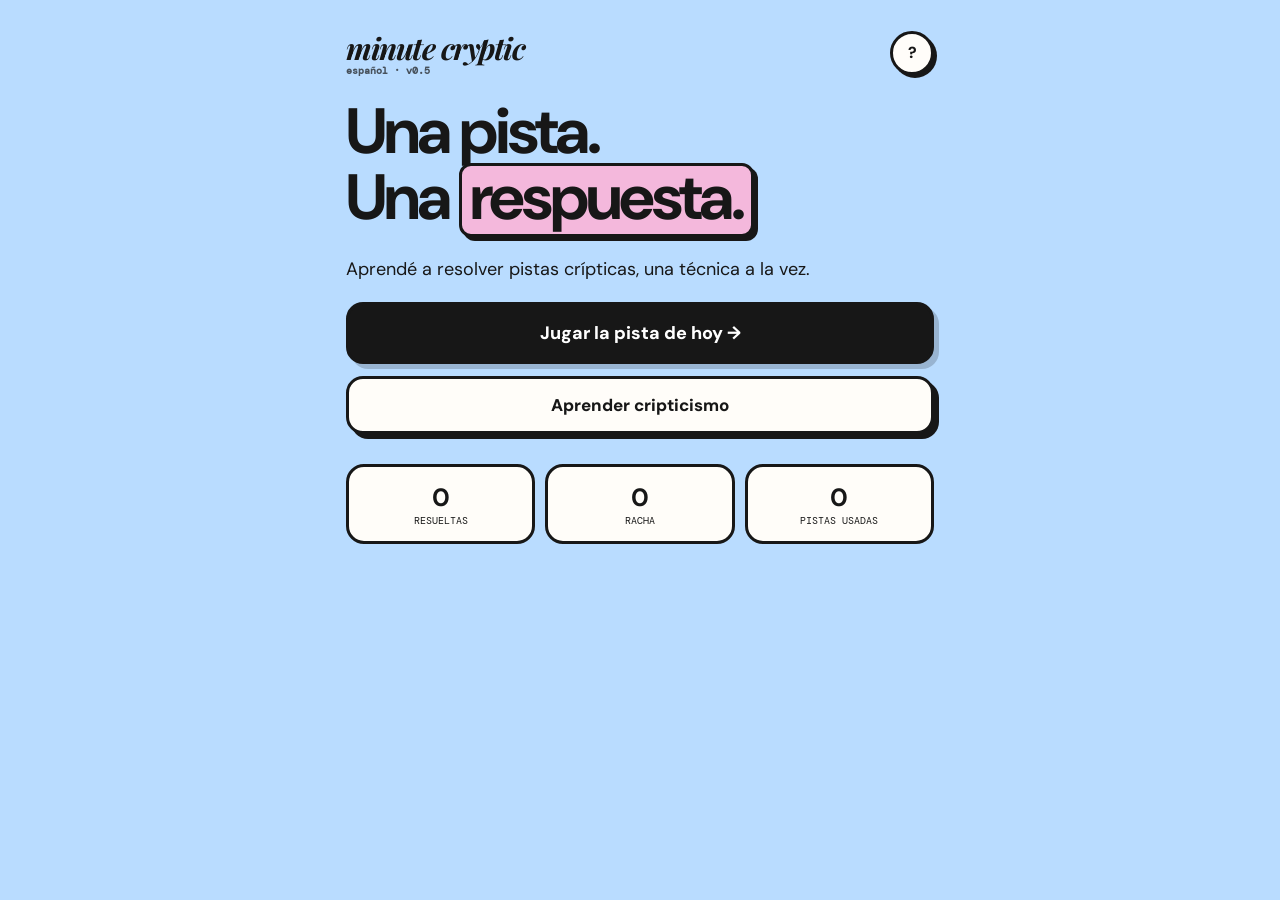
==== commit fd34aabe: "Update index.html" ====
--- a/index.html
+++ b/index.html
@@ -12,16 +12,15 @@
 
 :root{
   --blue:#b9dcff;
-  --blue-dark:#8fc4f5;
   --pink:#f4b8dc;
-  --pink-dark:#e68cc0;
+  --pink-dark:#dc76b2;
   --yellow:#ffe58f;
   --green:#b9edc9;
-  --red:#ffb6b6;
+  --red:#ffb8b8;
   --white:#fffdf9;
   --black:#171717;
   --gray:#6e6e6e;
-  --light:#f4f4f1;
+  --light:#f3f3f0;
 
   --border:3px solid var(--black);
   --shadow:5px 5px 0 var(--black);
@@ -33,7 +32,8 @@
   -webkit-tap-highlight-color:transparent;
 }
 
-html,body{
+html,
+body{
   margin:0;
   min-height:100%;
 }
@@ -48,6 +48,7 @@
   font:inherit;
   color:inherit;
   cursor:pointer;
+  -webkit-appearance:none;
 }
 
 .app{
@@ -66,7 +67,7 @@
   display:flex;
   justify-content:space-between;
   align-items:center;
-  margin-bottom:22px;
+  margin-bottom:24px;
 }
 
 .logo{
@@ -78,12 +79,12 @@
 }
 
 .logo small{
+  display:block;
   font-family:"DM Mono",monospace;
-  font-size:11px;
+  font-size:10px;
   font-style:normal;
   letter-spacing:0;
-  display:block;
-  margin-top:-5px;
+  margin-top:-4px;
   opacity:.7;
 }
 
@@ -127,13 +128,13 @@
   font-size:48px;
   line-height:.95;
   letter-spacing:-3px;
-  margin:0 0 14px;
-  max-width:500px;
+  margin:0 0 18px;
 }
 
 .hero h1 span{
+  display:inline-block;
   background:var(--pink);
-  padding:0 8px;
+  padding:2px 8px 5px;
   border:var(--border);
   border-radius:12px;
   box-shadow:4px 4px 0 var(--black);
@@ -144,6 +145,11 @@
   line-height:1.4;
   max-width:480px;
   margin:20px 0;
+}
+
+.home-buttons{
+  display:grid;
+  gap:12px;
 }
 
 .primary{
@@ -179,11 +185,6 @@
   box-shadow:2px 2px 0 var(--black);
 }
 
-.home-buttons{
-  display:grid;
-  gap:12px;
-}
-
 .stats{
   display:grid;
   grid-template-columns:repeat(3,1fr);
@@ -195,7 +196,7 @@
   background:var(--white);
   border:var(--border);
   border-radius:18px;
-  padding:14px 10px;
+  padding:14px 8px;
   text-align:center;
 }
 
@@ -205,9 +206,34 @@
 }
 
 .stat span{
-  font-size:11px;
+  display:block;
+  font-size:10px;
   text-transform:uppercase;
   font-family:"DM Mono",monospace;
+}
+
+/* =========================
+   DAILY STATUS
+========================= */
+
+.daily-done{
+  background:var(--green);
+  border:var(--border);
+  border-radius:20px;
+  padding:18px;
+  margin-top:25px;
+  box-shadow:4px 4px 0 var(--black);
+}
+
+.daily-done h3{
+  margin:0 0 6px;
+  font-size:20px;
+}
+
+.daily-done p{
+  margin:0;
+  line-height:1.4;
+  font-size:14px;
 }
 
 /* =========================
@@ -231,7 +257,8 @@
 
 .daily{
   font-family:"DM Mono",monospace;
-  font-size:12px;
+  font-size:11px;
+  font-weight:500;
 }
 
 .game-card{
@@ -240,6 +267,7 @@
   border-radius:var(--radius);
   box-shadow:var(--shadow);
   padding:20px;
+  overflow:hidden;
 }
 
 .puzzle-meta{
@@ -273,13 +301,23 @@
 
 .clue{
   font-family:Georgia,serif;
-  font-size:27px;
+  font-size:28px;
   line-height:1.25;
-  margin:12px 0 24px;
-}
+  margin:12px 0 12px;
+}
+
+.enumeration{
+  font-family:"DM Mono",monospace;
+  font-size:12px;
+  color:var(--gray);
+}
+
+/* Highlighted clue parts */
 
 .clue .definition{
-  border-bottom:4px solid var(--pink-dark);
+  background:var(--pink);
+  border-radius:5px;
+  padding:1px 3px;
 }
 
 .clue .indicator{
@@ -294,23 +332,21 @@
   padding:1px 3px;
 }
 
-.enumeration{
-  font-family:"DM Mono",monospace;
-  font-size:12px;
-  color:var(--gray);
-}
-
-/* ANSWER */
+/* =========================
+   ANSWER
+========================= */
 
 .answer-area{
-  margin:20px 0;
+  margin:28px 0 18px;
 }
 
 .answer-boxes{
   display:flex;
   justify-content:center;
+  align-items:center;
   gap:7px;
   flex-wrap:wrap;
+  width:100%;
 }
 
 .letter-box{
@@ -338,22 +374,75 @@
 .answer-message{
   text-align:center;
   font-weight:800;
-  min-height:24px;
+  min-height:25px;
   margin-top:12px;
 }
 
-/* HINTS */
+.answer-message.error{
+  color:#a90026;
+}
+
+.answer-message.success{
+  color:#19733b;
+}
+
+/* =========================
+   HINT MENU
+========================= */
+
+.hint-menu{
+  display:none;
+  margin-top:12px;
+  padding:12px;
+  background:var(--yellow);
+  border:2px solid var(--black);
+  border-radius:15px;
+  gap:8px;
+}
+
+.hint-menu.show{
+  display:grid;
+}
+
+.hint-option{
+  width:100%;
+  border:2px solid var(--black);
+  background:white;
+  border-radius:11px;
+  padding:11px 12px;
+  text-align:left;
+  font-size:13px;
+  font-weight:800;
+}
+
+.hint-option:active{
+  transform:translateY(2px);
+}
+
+.hint-option.used{
+  opacity:.45;
+}
+
+.hint-option strong{
+  display:block;
+}
+
+.hint-option small{
+  display:block;
+  margin-top:3px;
+  font-weight:500;
+  color:var(--gray);
+}
 
 .hint-panel{
-  margin-top:15px;
+  margin-top:10px;
 }
 
 .hint{
   border:2px solid var(--black);
   border-radius:14px;
-  background:#fff;
+  background:white;
   padding:12px;
-  margin-top:8px;
   font-size:14px;
   line-height:1.4;
 }
@@ -363,8 +452,12 @@
   font-size:10px;
   text-transform:uppercase;
   font-weight:800;
-  margin-bottom:4px;
-}
+  margin-bottom:5px;
+}
+
+/* =========================
+   ACTIONS
+========================= */
 
 .game-actions{
   display:grid;
@@ -377,47 +470,56 @@
   border:2px solid var(--black);
   background:var(--light);
   border-radius:13px;
-  padding:11px 8px;
+  padding:12px 8px;
   font-size:13px;
   font-weight:800;
 }
 
-.action:disabled{
-  opacity:.45;
-}
-
-/* KEYBOARD */
+.action:active{
+  transform:translateY(2px);
+}
+
+/* =========================
+   KEYBOARD
+========================= */
 
 .keyboard{
   margin-top:20px;
+  width:100%;
   display:grid;
   gap:6px;
 }
 
 .key-row{
+  width:100%;
   display:flex;
   justify-content:center;
   gap:5px;
 }
 
 .key{
-  width:31px;
+  flex:1 1 0;
+  min-width:0;
   height:43px;
   border:2px solid var(--black);
-  border-radius:7px;
+  border-radius:8px;
   background:white;
   font-weight:800;
   font-size:14px;
   padding:0;
 }
 
+.key.wide{
+  flex:2 1 0;
+}
+
 .key:active{
   transform:translateY(2px);
 }
 
-.key.wide{
-  width:65px;
-}
+/* =========================
+   RESULT
+========================= */
 
 .result{
   display:none;
@@ -442,6 +544,10 @@
   font-size:14px;
 }
 
+.result .secondary{
+  margin-top:12px;
+}
+
 /* =========================
    LEARN
 ========================= */
@@ -462,14 +568,15 @@
 }
 
 .course{
-  margin-bottom:28px;
+  margin-bottom:30px;
 }
 
 .course-title{
   display:flex;
   align-items:end;
   justify-content:space-between;
-  margin-bottom:12px;
+  gap:10px;
+  margin-bottom:5px;
 }
 
 .course-title h3{
@@ -484,7 +591,7 @@
 }
 
 .course-desc{
-  margin:0 0 12px;
+  margin:0 0 13px;
   font-size:14px;
   line-height:1.4;
 }
@@ -494,11 +601,11 @@
   border:var(--border);
   border-radius:18px;
   padding:15px;
-  margin-bottom:10px;
+  margin-bottom:11px;
   box-shadow:4px 4px 0 var(--black);
   display:flex;
   align-items:center;
-  gap:13px;
+  gap:12px;
 }
 
 .lesson-icon{
@@ -511,16 +618,18 @@
   display:flex;
   align-items:center;
   justify-content:center;
-  font-size:21px;
+  font-size:19px;
+  font-weight:800;
 }
 
 .lesson-info{
   flex:1;
+  min-width:0;
 }
 
 .lesson-info strong{
   display:block;
-  font-size:16px;
+  font-size:15px;
 }
 
 .lesson-info small{
@@ -533,14 +642,9 @@
   border:2px solid var(--black);
   background:var(--yellow);
   border-radius:10px;
-  padding:8px 10px;
-  font-size:12px;
+  padding:8px 9px;
+  font-size:11px;
   font-weight:800;
-}
-
-.locked{
-  opacity:.55;
-  box-shadow:none;
 }
 
 /* =========================
@@ -580,6 +684,22 @@
   margin-bottom:15px;
 }
 
+.lesson-progress{
+  display:flex;
+  gap:5px;
+}
+
+.progress-dot{
+  width:24px;
+  height:5px;
+  border-radius:10px;
+  background:#ddd;
+}
+
+.progress-dot.active{
+  background:var(--black);
+}
+
 .close{
   border:2px solid var(--black);
   background:white;
@@ -589,22 +709,6 @@
   font-weight:900;
 }
 
-.lesson-progress{
-  display:flex;
-  gap:5px;
-}
-
-.progress-dot{
-  width:24px;
-  height:5px;
-  border-radius:10px;
-  background:#ddd;
-}
-
-.progress-dot.active{
-  background:var(--black);
-}
-
 .slide-number{
   font-family:"DM Mono",monospace;
   font-size:10px;
@@ -630,13 +734,14 @@
   margin:17px 0;
 }
 
-.big-example .example-clue{
+.example-clue{
   font-family:Georgia,serif;
   font-size:20px;
-  margin-bottom:9px;
-}
-
-.big-example .example-answer{
+  line-height:1.35;
+  margin-bottom:10px;
+}
+
+.example-answer{
   font-family:"DM Mono",monospace;
   font-weight:800;
   font-size:20px;
@@ -693,6 +798,7 @@
   font-weight:700;
   z-index:100;
   transition:.25s;
+  white-space:nowrap;
 }
 
 .toast.show{
@@ -700,10 +806,38 @@
 }
 
 /* =========================
-   DESKTOP
+   MOBILE
 ========================= */
 
+@media(max-width:380px){
+
+  .app{
+    padding-left:12px;
+    padding-right:12px;
+  }
+
+  .game-card{
+    padding:17px;
+  }
+
+  .clue{
+    font-size:25px;
+  }
+
+  .key{
+    height:40px;
+    font-size:13px;
+  }
+
+  .letter-box{
+    width:39px;
+    height:45px;
+  }
+
+}
+
 @media(min-width:700px){
+
   .app{
     padding-top:28px;
   }
@@ -719,6 +853,7 @@
   .modal-card{
     border-radius:25px;
   }
+
 }
 </style>
 </head>
@@ -727,182 +862,319 @@
 
 <div class="app">
 
-  <!-- ================= HOME ================= -->
-
-  <section id="home" class="screen active">
-
-    <header class="header">
-      <div class="logo">
-        minute cryptic
-        <small>español · v0.4</small>
+<!-- =========================================================
+     HOME
+========================================================= -->
+
+<section id="home" class="screen active">
+
+  <header class="header">
+
+    <div class="logo">
+      minute cryptic
+      <small>español · v0.5</small>
+    </div>
+
+    <button class="icon-btn" onclick="openAbout()">?</button>
+
+  </header>
+
+  <div class="hero">
+
+    <h1>
+      Una pista.<br>
+      Una <span>respuesta.</span>
+    </h1>
+
+    <p>
+      Aprendé a resolver pistas crípticas,
+      una técnica a la vez.
+    </p>
+
+    <div id="dailyHome"></div>
+
+    <div class="home-buttons">
+
+      <button
+        id="dailyButton"
+        class="primary"
+        onclick="startDaily()">
+        Jugar la pista de hoy →
+      </button>
+
+      <button
+        class="secondary"
+        onclick="showScreen('learn')">
+        Aprender cripticismo
+      </button>
+
+    </div>
+
+  </div>
+
+  <div class="stats">
+
+    <div class="stat">
+      <strong id="statSolved">0</strong>
+      <span>resueltas</span>
+    </div>
+
+    <div class="stat">
+      <strong id="statStreak">0</strong>
+      <span>racha</span>
+    </div>
+
+    <div class="stat">
+      <strong id="statHints">0</strong>
+      <span>pistas usadas</span>
+    </div>
+
+  </div>
+
+</section>
+
+
+<!-- =========================================================
+     GAME
+========================================================= -->
+
+<section id="game" class="screen">
+
+  <div class="top-row">
+
+    <button class="back" onclick="showScreen('home')">
+      ← inicio
+    </button>
+
+    <span class="daily" id="dailyLabel">
+      PISTA DEL DÍA
+    </span>
+
+  </div>
+
+  <div class="game-card">
+
+    <div class="puzzle-meta">
+
+      <div class="badges" id="mechanismBadges"></div>
+
+      <div class="timer" id="timer">
+        00:00
       </div>
 
-      <button class="icon-btn" onclick="openAbout()">?</button>
-    </header>
-
-    <div class="hero">
-      <h1>
-        Una pista.<br>
-        Una <span>respuesta.</span>
-      </h1>
-
-      <p>
-        Aprendé a resolver pistas crípticas,
-        una técnica a la vez.
-      </p>
-
-      <div class="home-buttons">
-        <button class="primary" onclick="startDaily()">
-          Jugar la pista de hoy →
-        </button>
-
-        <button class="secondary" onclick="showScreen('learn')">
-          Aprender cripticismo
-        </button>
+    </div>
+
+    <div class="clue" id="clue"></div>
+
+    <div class="enumeration" id="enumeration"></div>
+
+    <div class="answer-area">
+
+      <div
+        class="answer-boxes"
+        id="answerBoxes">
       </div>
+
+      <div
+        class="answer-message"
+        id="answerMessage">
+      </div>
+
     </div>
 
-    <div class="stats">
-      <div class="stat">
-        <strong id="statSolved">0</strong>
-        <span>resueltas</span>
+
+    <!-- MENÚ DE PISTAS -->
+
+    <div
+      class="hint-menu"
+      id="hintMenu">
+
+      <button
+        class="hint-option"
+        onclick="showSelectedHint('definition')">
+
+        <strong>
+          ◎ Mostrar definición
+        </strong>
+
+        <small>
+          Te señala qué parte define la respuesta.
+        </small>
+
+      </button>
+
+
+      <button
+        class="hint-option"
+        onclick="showSelectedHint('indicator')">
+
+        <strong>
+          ⚡ Mostrar indicador
+        </strong>
+
+        <small>
+          Te señala la palabra que indica qué hacer.
+        </small>
+
+      </button>
+
+
+      <button
+        class="hint-option"
+        onclick="showSelectedHint('fodder')">
+
+        <strong>
+          ▣ Mostrar fodder
+        </strong>
+
+        <small>
+          Te muestra las letras que hay que trabajar.
+        </small>
+
+      </button>
+
+    </div>
+
+
+    <div
+      class="hint-panel"
+      id="hintPanel">
+    </div>
+
+
+    <div class="game-actions">
+
+      <button
+        class="action"
+        onclick="useHint()">
+        💡 Pista
+      </button>
+
+      <button
+        class="action"
+        onclick="revealLetter()">
+        ✦ Revelar letra
+      </button>
+
+      <button
+        class="action"
+        onclick="checkAnswer()">
+        ✓ Comprobar
+      </button>
+
+      <button
+        class="action"
+        onclick="shareResult()">
+        ↗ Compartir
+      </button>
+
+    </div>
+
+
+    <div
+      class="keyboard"
+      id="keyboard">
+    </div>
+
+
+    <div
+      class="result"
+      id="result">
+
+      <h3 id="resultTitle"></h3>
+
+      <p id="resultExplanation"></p>
+
+      <button
+        class="secondary"
+        onclick="showScreen('home')">
+        Volver al inicio
+      </button>
+
+    </div>
+
+  </div>
+
+</section>
+
+
+<!-- =========================================================
+     LEARN
+========================================================= -->
+
+<section id="learn" class="screen">
+
+  <div class="top-row">
+
+    <button
+      class="back"
+      onclick="showScreen('home')">
+      ← inicio
+    </button>
+
+  </div>
+
+  <div class="learn-header">
+
+    <h2>
+      Aprendé a resolver.
+    </h2>
+
+    <p>
+      No hace falta adivinar.
+      Cada pista tiene una pequeña máquina
+      escondida adentro.
+    </p>
+
+  </div>
+
+  <div id="courses"></div>
+
+</section>
+
+</div>
+
+
+<!-- =========================================================
+     LESSON MODAL
+========================================================= -->
+
+<div
+  class="modal"
+  id="lessonModal">
+
+  <div class="modal-card">
+
+    <div class="modal-top">
+
+      <div
+        class="lesson-progress"
+        id="lessonProgress">
       </div>
 
-      <div class="stat">
-        <strong id="statStreak">0</strong>
-        <span>racha</span>
-      </div>
-
-      <div class="stat">
-        <strong id="statHints">0</strong>
-        <span>pistas</span>
-      </div>
+      <button
+        class="close"
+        onclick="closeLesson()">
+        ×
+      </button>
+
     </div>
 
-  </section>
-
-
-  <!-- ================= GAME ================= -->
-
-  <section id="game" class="screen">
-
-    <div class="top-row">
-      <button class="back" onclick="showScreen('home')">
-        ← inicio
-      </button>
-
-      <span class="daily" id="dailyLabel">
-        PISTA DEL DÍA
-      </span>
-    </div>
-
-    <div class="game-card">
-
-      <div class="puzzle-meta">
-
-        <div class="badges" id="mechanismBadges"></div>
-
-        <div class="timer" id="timer">
-          00:00
-        </div>
-
-      </div>
-
-      <div class="clue" id="clue"></div>
-
-      <div class="enumeration" id="enumeration"></div>
-
-      <div class="answer-area">
-        <div class="answer-boxes" id="answerBoxes"></div>
-
-        <div class="answer-message" id="answerMessage"></div>
-      </div>
-
-      <div class="hint-panel" id="hintPanel"></div>
-
-      <div class="game-actions">
-
-        <button class="action" onclick="useHint()">
-          💡 Pista
-        </button>
-
-        <button class="action" onclick="revealLetter()">
-          ✦ Revelar letra
-        </button>
-
-        <button class="action" onclick="checkAnswer()">
-          ✓ Comprobar
-        </button>
-
-        <button class="action" onclick="shareResult()">
-          ↗ Compartir
-        </button>
-
-      </div>
-
-      <div class="keyboard" id="keyboard"></div>
-
-      <div class="result" id="result">
-        <h3 id="resultTitle"></h3>
-        <p id="resultExplanation"></p>
-        <button class="secondary" onclick="startRandomPuzzle()">
-          Otra pista →
-        </button>
-      </div>
-
-    </div>
-
-  </section>
-
-
-  <!-- ================= LEARN ================= -->
-
-  <section id="learn" class="screen">
-
-    <div class="top-row">
-      <button class="back" onclick="showScreen('home')">
-        ← inicio
-      </button>
-    </div>
-
-    <div class="learn-header">
-      <h2>Aprendé a resolver.</h2>
-      <p>
-        No hace falta adivinar. Cada pista tiene
-        una pequeña máquina escondida adentro.
-      </p>
-    </div>
-
-    <div id="courses"></div>
-
-  </section>
-
-</div>
-
-
-<!-- ================= LESSON MODAL ================= -->
-
-<div class="modal" id="lessonModal">
-
-  <div class="modal-card">
-
-    <div class="modal-top">
-
-      <div class="lesson-progress" id="lessonProgress"></div>
-
-      <button class="close" onclick="closeLesson()">×</button>
-
-    </div>
-
     <div id="lessonContent"></div>
 
     <div class="modal-actions">
 
-      <button class="secondary" id="lessonBack" onclick="previousSlide()">
+      <button
+        class="secondary"
+        id="lessonBack"
+        onclick="previousSlide()">
         ← Atrás
       </button>
 
-      <button class="primary" id="lessonNext" onclick="nextSlide()">
+      <button
+        class="primary"
+        id="lessonNext"
+        onclick="nextSlide()">
         Siguiente →
       </button>
 
@@ -913,118 +1185,168 @@
 </div>
 
 
-<div class="toast" id="toast"></div>
+<div
+  class="toast"
+  id="toast">
+</div>
 
 
 <script>
 
 /* ============================================================
-   DATA
+   PISTAS
 ============================================================ */
 
 const PUZZLES = [
 
   {
     id:"amor",
-    clue:"Cariño, en desorden de ROMA. (4)",
+    clue:"Cariño, en desorden de roma. (4)",
     answer:"AMOR",
+
     mechanisms:["anagram"],
+
     definition:"Cariño",
-    fodder:"ROMA",
+    fodder:"roma",
     indicator:"desorden",
-    hint:"Buscá una palabra que indique que las letras de ROMA deben mezclarse.",
-    explanation:"ROMA reordenado forma AMOR. «Cariño» es la definición y «desorden» indica el anagrama."
+
+    hint:"Las letras de una palabra tienen que cambiar de orden.",
+
+    explanation:
+      "ROMA reordenado forma AMOR. «Cariño» es la definición y «desorden» indica el anagrama."
   },
+
 
   {
     id:"mora",
-    clue:"Fruta escondida en MORADO. (4)",
+    clue:"Fruta escondida en morado. (4)",
     answer:"MORA",
+
     mechanisms:["hidden"],
+
     definition:"Fruta",
-    fodder:"MORA",
+    fodder:"mora",
     indicator:"escondida",
-    hint:"La respuesta está literalmente dentro de otra palabra.",
-    explanation:"MORA aparece seguida dentro de MORADO. «Escondida» indica que hay que buscar la respuesta dentro del texto."
+
+    hint:"La respuesta ya está dentro de otra palabra.",
+
+    explanation:
+      "MORA aparece seguida dentro de MORADO. «Escondida» indica que hay que buscar la respuesta dentro del texto."
   },
+
 
   {
     id:"lobo",
-    clue:"Animal: LOBOS sin su S final. (4)",
+    clue:"Animal: lobos sin su s final. (4)",
     answer:"LOBO",
+
     mechanisms:["deletion"],
+
     definition:"Animal",
-    fodder:"LOBOS",
-    indicator:"sin su S final",
-    hint:"Tomá LOBOS y quitale una letra.",
-    explanation:"LOBOS sin su última S deja LOBO. La definición es «Animal»."
+    fodder:"lobos",
+    indicator:"sin su s final",
+
+    hint:"Tomá LOBOS y eliminá su última letra.",
+
+    explanation:
+      "LOBOS sin su S final deja LOBO."
   },
+
 
   {
     id:"roma",
-    clue:"Ciudad italiana, AMOR al revés. (4)",
+    clue:"Ciudad italiana, amor al revés. (4)",
     answer:"ROMA",
+
     mechanisms:["reversal"],
+
     definition:"Ciudad italiana",
-    fodder:"AMOR",
+    fodder:"amor",
     indicator:"al revés",
+
     hint:"Probá leer AMOR desde el final hacia el principio.",
-    explanation:"AMOR leído al revés es ROMA. «Ciudad italiana» es la definición y «al revés» es el indicador."
+
+    explanation:
+      "AMOR leído al revés es ROMA. «Ciudad italiana» es la definición y «al revés» indica la reversión."
   },
+
 
   {
     id:"bello",
     clue:"Bonito, según suena «vello». (5)",
     answer:"BELLO",
+
     mechanisms:["homophone"],
+
     definition:"Bonito",
-    fodder:"VELLO",
+    fodder:"vello",
     indicator:"según suena",
+
     hint:"La respuesta suena igual que otra palabra.",
-    explanation:"BELLO y VELLO tienen el mismo sonido en la pronunciación habitual del español. «Bonito» da la definición."
+
+    explanation:
+      "BELLO y VELLO suenan igual en la pronunciación habitual del español."
   },
+
 
   {
     id:"copa",
     clue:"Vaso / parte alta de un árbol. (4)",
     answer:"COPA",
+
     mechanisms:["double"],
+
     definition:"Vaso / parte alta de un árbol",
     fodder:"",
     indicator:"",
+
     hint:"La misma palabra tiene dos significados.",
-    explanation:"COPA puede ser un vaso para beber y también la parte superior de un árbol."
+
+    explanation:
+      "COPA puede ser un vaso para beber y también la parte superior de un árbol."
   },
+
 
   {
     id:"aro",
-    clue:"Círculo: principios de Aves Roban Ocas. (3)",
+    clue:"Círculo: principios de aves que roban ocas. (3)",
     answer:"ARO",
+
     mechanisms:["initials"],
+
     definition:"Círculo",
-    fodder:"Aves Roban Ocas",
+    fodder:"aves que roban ocas",
     indicator:"principios",
-    hint:"Mirá las primeras letras de las palabras centrales.",
-    explanation:"Las iniciales de Aves, Roban y Ocas forman ARO."
+
+    hint:"Tomá las primeras letras de las palabras que siguen al indicador.",
+
+    explanation:
+      "Los principios de Aves, Roban y Ocas forman ARO."
   },
+
 
   {
     id:"ave",
-    clue:"Ave que aparece en CLAVE. (3)",
+    clue:"Ave que aparece en clave. (3)",
     answer:"AVE",
+
     mechanisms:["hidden"],
+
     definition:"Ave",
-    fodder:"AVE",
+    fodder:"ave",
     indicator:"aparece en",
-    hint:"No necesitás modificar ninguna letra.",
-    explanation:"AVE está escondida dentro de CLAVE."
+
+    hint:"No necesitás cambiar ninguna letra.",
+
+    explanation:
+      "AVE está escondida dentro de CLAVE."
   }
 
 ];
 
 
 /* ============================================================
-   MECHANISM NAMES
+   NOMBRES
 ============================================================ */
 
 const MECHANISM_NAMES = {
@@ -1048,7 +1370,7 @@
 
 
 /* ============================================================
-   COURSES
+   CURSOS
 ============================================================ */
 
 const COURSES = [
@@ -1057,51 +1379,2152 @@
     id:"letterplay",
     number:"Curso 1",
     title:"letterplay",
-    description:"Jugá directamente con las letras que aparecen en la pista.",
+    description:
+      "Jugá directamente con las letras que aparecen en la pista.",
+
     lessons:[
 
       {
         id:"reversal",
         icon:"↔",
         title:"Reversiones",
+
         slides:[
+
           {
             title:"Las letras pueden darse vuelta.",
-            text:"Una reversión toma un grupo de letras y lo lee en sentido contrario. Es una operación sencilla, pero aparece muchísimo combinada con otras técnicas.",
+
+            text:
+              "Una reversión toma un grupo de letras y lo lee en sentido contrario. Es una operación sencilla, pero aparece mucho combinada con otras técnicas.",
+
             example:{
-              clue:"Ciudad italiana, AMOR al revés. (4)",
+              clue:"Ciudad italiana, amor al revés. (4)",
               answer:"ROMA"
             }
           },
+
           {
             title:"Buscá el indicador.",
-            text:"Ciertas palabras avisan que hay que invertir las letras. No necesitás memorizar una lista infinita: primero reconocé la idea de movimiento hacia atrás.",
+
+            text:
+              "Ciertas palabras avisan que hay que invertir las letras. Primero reconocé la idea de movimiento hacia atrás.",
+
             list:[
               "Literal: al revés, invertido, de vuelta",
               "Figurativo: girando, dado vuelta, regresando",
               "En pistas verticales: palabras que sugieren subir"
             ]
           },
+
           {
             title:"Encontrá las tres piezas.",
-            text:"En una pista de reversión normalmente querés encontrar definición, indicador y letras que deben invertirse.",
+
+            text:
+              "Buscá la definición, el indicador y las letras que deben invertirse.",
+
             example:{
-              clue:"Ciudad italiana, AMOR al revés. (4)",
+              clue:"Ciudad italiana, amor al revés. (4)",
               answer:"ROMA"
             },
-            tip:"Importante: invertir letras que ya fueron mezcladas por un anagrama no aporta información, por eso estas dos operaciones no suelen combinarse."
+
+            tip:
+              "Una reversión y un anagrama normalmente no se combinan: después de mezclar las letras, invertirlas no agrega información."
           }
+
         ]
       },
+
 
       {
         id:"anagram",
         icon:"✣",
         title:"Anagramas",
+
         slides:[
+
           {
             title:"Las letras se mezclan.",
-            text:"Un anagrama usa exactamente las mismas letras, pero cambia su orden.",
+
+            text:
+              "Un anagrama usa exactamente las mismas letras, pero cambia su orden.",
+
             example:{
-              clue:"Cariño, en desorden de ROMA. (4)",
-         
+              clue:"Cariño, en desorden de roma. (4)",
+              answer:"AMOR"
+            }
+          },
+
+          {
+            title:"Encontrá el indicador.",
+
+            text:
+              "Palabras como «desordenado», «mezclado», «revuelto» o «roto» pueden indicar que hay que barajar las letras."
+          },
+
+          {
+            title:"Después verificá.",
+
+            text:
+              "Contá las letras. Si sobra o falta una, el anagrama no funciona. La definición también tiene que encajar con la respuesta."
+          }
+
+        ]
+      },
+
+
+      {
+        id:"hidden",
+        icon:"⌕",
+        title:"Palabras ocultas",
+
+        slides:[
+
+          {
+            title:"La respuesta ya está ahí.",
+
+            text:
+              "En una pista oculta no construís la respuesta: simplemente encontrás sus letras dentro de otras palabras.",
+
+            example:{
+              clue:"Fruta escondida en morado. (4)",
+              answer:"MORA"
+            }
+          },
+
+          {
+            title:"Palabras que avisan.",
+
+            text:
+              "Indicadores típicos son «dentro de», «escondida», «contenida», «en» o «aparece en»."
+          },
+
+          {
+            title:"No cambies las letras.",
+
+            text:
+              "Una vez encontrada la secuencia correcta, no hay que reordenarla ni sustituirla."
+          }
+
+        ]
+      },
+
+
+      {
+        id:"initials",
+        icon:"ABC",
+        title:"Iniciales y finales",
+
+        slides:[
+
+          {
+            title:"A veces sólo necesitás mirar los bordes.",
+
+            text:
+              "Un indicador puede pedirte las primeras o últimas letras de varias palabras.",
+
+            example:{
+              clue:"Círculo: principios de aves que roban ocas. (3)",
+              answer:"ARO"
+            }
+          },
+
+          {
+            title:"Detectá la dirección.",
+
+            text:
+              "«Principios», «inicios» o «cabezas» suelen señalar primeras letras. «Finales» o «colas» pueden señalar las últimas."
+          },
+
+          {
+            title:"La definición completa la pista.",
+
+            text:
+              "Una vez extraídas las letras, comprobá que formen una palabra que encaje con la definición."
+          }
+
+        ]
+      }
+
+    ]
+  },
+
+
+  {
+    id:"wordplay",
+    number:"Curso 2",
+    title:"wordplay",
+    description:
+      "Reemplazá partes de la pista por sinónimos, símbolos o sonidos.",
+
+    lessons:[
+
+      {
+        id:"synonym",
+        icon:"≈",
+        title:"Sustituciones: sinónimos",
+
+        slides:[
+
+          {
+            title:"No siempre son las palabras exactas.",
+
+            text:
+              "Una pista puede pedirte que reemplaces una palabra por un sinónimo antes de construir la respuesta."
+          },
+
+          {
+            title:"Pensá en alternativas.",
+
+            text:
+              "Si una palabra parece demasiado específica para encajar, probá sinónimos cortos, abreviaciones habituales o equivalentes."
+          },
+
+          {
+            title:"La definición decide.",
+
+            text:
+              "No alcanza con encontrar un sinónimo posible: tiene que encajar con las demás letras y con la longitud indicada."
+          }
+
+        ]
+      },
+
+
+      {
+        id:"symbol",
+        icon:"∑",
+        title:"Sustituciones: símbolos",
+
+        slides:[
+
+          {
+            title:"Un símbolo también puede ser una palabra.",
+
+            text:
+              "Algunas pistas utilizan símbolos conocidos para representar letras o palabras: elementos químicos, notas musicales, unidades y otros sistemas convencionales."
+          },
+
+          {
+            title:"La clave es la convención.",
+
+            text:
+              "No inventes un símbolo. Preguntate si existe una representación reconocible y estándar."
+          },
+
+          {
+            title:"Combiná.",
+
+            text:
+              "Los símbolos suelen aparecer junto con otras técnicas para construir respuestas más largas."
+          }
+
+        ]
+      },
+
+
+      {
+        id:"container",
+        icon:"()",
+        title:"Contenedores",
+
+        slides:[
+
+          {
+            title:"Una palabra puede meterse dentro de otra.",
+
+            text:
+              "Los contenedores toman un conjunto de letras y las colocan dentro de otro conjunto."
+          },
+
+          {
+            title:"Buscá verbos de envoltura.",
+
+            text:
+              "Indicadores como «rodeando», «conteniendo», «abrazando» o «por fuera de» pueden señalar esta operación."
+          },
+
+          {
+            title:"Pensalo visualmente.",
+
+            text:
+              "Si A contiene B, imaginá literalmente B metido dentro de A."
+          }
+
+        ]
+      },
+
+
+      {
+        id:"deletion",
+        icon:"−",
+        title:"Eliminaciones",
+
+        slides:[
+
+          {
+            title:"Quitá lo que la pista te diga.",
+
+            text:
+              "La respuesta puede surgir de una palabra después de eliminar una o más letras.",
+
+            example:{
+              clue:"Animal: lobos sin su s final. (4)",
+              answer:"LOBO"
+            }
+          },
+
+          {
+            title:"Indicadores.",
+
+            text:
+              "Palabras como «sin», «sin el final», «sin cabeza», «sin corazón» o «perdiendo» pueden señalar qué parte eliminar."
+          },
+
+          {
+            title:"La posición importa.",
+
+            text:
+              "Cabeza = primera letra. Cola = última letra. Corazón = letras centrales, dependiendo del contexto."
+          }
+
+        ]
+      },
+
+
+      {
+        id:"homophone",
+        icon:"♫",
+        title:"Homófonos",
+
+        slides:[
+
+          {
+            title:"Escuchá, no mires.",
+
+            text:
+              "Una palabra puede estar indicada por otra que suena igual o muy parecido.",
+
+            example:{
+              clue:"Bonito, según suena «vello». (5)",
+              answer:"BELLO"
+            }
+          },
+
+          {
+            title:"Indicadores de sonido.",
+
+            text:
+              "Buscá expresiones como «se oye», «según suena», «al escucharlo» o «dicho en voz alta»."
+          },
+
+          {
+            title:"Depende del idioma.",
+
+            text:
+              "Los homófonos funcionan cuando la pronunciación permite confundir dos palabras."
+          }
+
+        ]
+      }
+
+    ]
+  },
+
+
+  {
+    id:"weirdplay",
+    number:"Curso 3",
+    title:"weirdplay",
+
+    description:
+      "Acá las cosas se ponen raras: idiomas, formas, definiciones y la propia respuesta.",
+
+    lessons:[
+
+      {
+        id:"translation",
+        icon:"文",
+        title:"Traducciones",
+
+        slides:[
+
+          {
+            title:"Otra lengua puede esconder la respuesta.",
+
+            text:
+              "La pista puede pedir una traducción de una palabra o expresión."
+          },
+
+          {
+            title:"Primero detectá el idioma.",
+
+            text:
+              "Nombres de países, expresiones extranjeras o indicadores como «en francés», «en inglés» o «en italiano» pueden darte la señal."
+          },
+
+          {
+            title:"Después volvé a la definición.",
+
+            text:
+              "La traducción tiene que encajar tanto en longitud como en significado."
+          }
+
+        ]
+      },
+
+
+      {
+        id:"homoglyph",
+        icon:"Aa",
+        title:"Homoglifos",
+
+        slides:[
+
+          {
+            title:"Parecen iguales, pero no lo son.",
+
+            text:
+              "Un homoglifo es un carácter visualmente parecido a otro. Las pistas pueden jugar con esa semejanza."
+          },
+
+          {
+            title:"Pensá con los ojos.",
+
+            text:
+              "No todo tiene que ser sonido o significado. A veces la forma de una letra es la pista."
+          },
+
+          {
+            title:"Son especialmente útiles.",
+
+            text:
+              "Este mecanismo permite crear pistas muy visuales y poco convencionales."
+          }
+
+        ]
+      },
+
+
+      {
+        id:"double",
+        icon:"↔",
+        title:"Doble definición",
+
+        slides:[
+
+          {
+            title:"Una palabra. Dos sentidos.",
+
+            text:
+              "La pista da dos definiciones diferentes para la misma respuesta.",
+
+            example:{
+              clue:"Vaso / parte alta de un árbol. (4)",
+              answer:"COPA"
+            }
+          },
+
+          {
+            title:"No busques un mecanismo escondido.",
+
+            text:
+              "Muchas veces no hay anagrama, eliminación ni indicador. Las dos definiciones son el mecanismo."
+          },
+
+          {
+            title:"La ambigüedad es la gracia.",
+
+            text:
+              "Una buena doble definición hace que la misma palabra parezca pertenecer a dos mundos diferentes."
+          }
+
+        ]
+      },
+
+
+      {
+        id:"lit",
+        icon:"★",
+        title:"&lits",
+
+        slides:[
+
+          {
+            title:"La pista puede ser dos cosas a la vez.",
+
+            text:
+              "En un &lit, toda la pista funciona como definición y, al mismo tiempo, contiene el mecanismo que construye la respuesta."
+          },
+
+          {
+            title:"Leé la frase completa.",
+
+            text:
+              "En vez de separar rápidamente definición y juego de letras, preguntate si toda la oración describe la respuesta."
+          },
+
+          {
+            title:"Son pistas especialmente elegantes.",
+
+            text:
+              "Cuando la construcción y el significado encajan perfectamente aparece ese efecto de «ah, claro»."
+          }
+
+        ]
+      },
+
+
+      {
+        id:"rebus",
+        icon:"▣",
+        title:"Rebuses",
+
+        slides:[
+
+          {
+            title:"Pensá en imágenes y formas.",
+
+            text:
+              "Un rebus representa palabras o sonidos mediante letras, símbolos, posiciones o pequeños dibujos."
+          },
+
+          {
+            title:"La disposición importa.",
+
+            text:
+              "Una letra dentro de otra, una palabra repetida o una secuencia colocada de cierta manera puede tener significado."
+          },
+
+          {
+            title:"No leas solamente las palabras.",
+
+            text:
+              "Preguntate también dónde están, cuántas veces aparecen y cómo se relacionan visualmente."
+          }
+
+        ]
+      }
+
+    ]
+  }
+
+];
+
+
+/* ============================================================
+   ESTADO
+============================================================ */
+
+let state = JSON.parse(
+  localStorage.getItem("crypticState") || "{}"
+);
+
+state.solved = state.solved || 0;
+state.streak = state.streak || 0;
+state.hints = state.hints || 0;
+state.lastSolved = state.lastSolved || null;
+state.dailySolved = state.dailySolved || null;
+state.courseProgress = state.courseProgress || {};
+
+let currentPuzzle = null;
+let currentAnswer = [];
+let revealed = [];
+let timerSeconds = 0;
+let timerInterval = null;
+let gameFinished = false;
+
+let usedHints = {
+  definition:false,
+  indicator:false,
+  fodder:false
+};
+
+let currentLesson = null;
+let currentSlide = 0;
+
+
+/* ============================================================
+   STORAGE
+============================================================ */
+
+function saveState(){
+
+  localStorage.setItem(
+    "crypticState",
+    JSON.stringify(state)
+  );
+
+}
+
+
+/* ============================================================
+   FECHA
+============================================================ */
+
+function getDateKey(){
+
+  const d = new Date();
+
+  return [
+    d.getFullYear(),
+    String(d.getMonth()+1).padStart(2,"0"),
+    String(d.getDate()).padStart(2,"0")
+  ].join("-");
+
+}
+
+
+/* ============================================================
+   PISTA DEL DÍA
+============================================================ */
+
+function getDailyPuzzle(){
+
+  const key = getDateKey();
+
+  let hash = 0;
+
+  for(let i=0;i<key.length;i++){
+
+    hash =
+      ((hash << 5) - hash) +
+      key.charCodeAt(i);
+
+    hash |= 0;
+
+  }
+
+  const index =
+    Math.abs(hash) % PUZZLES.length;
+
+  return PUZZLES[index];
+
+}
+
+
+/* ============================================================
+   ¿YA RESOLVIÓ LA DEL DÍA?
+============================================================ */
+
+function hasSolvedToday(){
+
+  return state.dailySolved === getDateKey();
+
+}
+
+
+/* ============================================================
+   HOME
+============================================================ */
+
+function renderHome(){
+
+  updateStats();
+
+  const button =
+    document.getElementById("dailyButton");
+
+  const status =
+    document.getElementById("dailyHome");
+
+  if(hasSolvedToday()){
+
+    button.textContent =
+      "Ya resolviste la pista de hoy ✓";
+
+    button.onclick = showDailyCompleted;
+
+    status.innerHTML = `
+      <div class="daily-done">
+        <h3>🎉 Pista de hoy resuelta</h3>
+        <p>
+          Tu racha sigue viva.
+          Volvé mañana para una nueva pista.
+        </p>
+      </div>
+    `;
+
+  }else{
+
+    button.textContent =
+      "Jugar la pista de hoy →";
+
+    button.onclick = startDaily;
+
+    status.innerHTML = "";
+
+  }
+
+}
+
+
+function showDailyCompleted(){
+
+  showToast(
+    "Ya resolviste la pista de hoy. Volvé mañana."
+  );
+
+}
+
+
+/* ============================================================
+   NAVEGACIÓN
+============================================================ */
+
+function showScreen(id){
+
+  document
+    .querySelectorAll(".screen")
+    .forEach(screen=>{
+      screen.classList.remove("active");
+    });
+
+  document
+    .getElementById(id)
+    .classList.add("active");
+
+  window.scrollTo({
+    top:0,
+    behavior:"smooth"
+  });
+
+  if(id==="home"){
+    renderHome();
+  }
+
+  if(id==="learn"){
+    renderCourses();
+  }
+
+}
+
+
+/* ============================================================
+   ESTADÍSTICAS
+============================================================ */
+
+function updateStats(){
+
+  document.getElementById("statSolved").textContent =
+    state.solved;
+
+  document.getElementById("statStreak").textContent =
+    state.streak;
+
+  document.getElementById("statHints").textContent =
+    state.hints;
+
+}
+
+
+/* ============================================================
+   JUGAR DIARIA
+============================================================ */
+
+function startDaily(){
+
+  if(hasSolvedToday()){
+
+    showDailyCompleted();
+
+    return;
+
+  }
+
+  startPuzzle(
+    getDailyPuzzle(),
+    "PISTA DEL DÍA"
+  );
+
+}
+
+
+/* ============================================================
+   JUGAR PISTA
+============================================================ */
+
+function startPuzzle(puzzle,label){
+
+  currentPuzzle = puzzle;
+
+  currentAnswer =
+    new Array(puzzle.answer.length)
+      .fill("");
+
+  revealed =
+    new Array(puzzle.answer.length)
+      .fill(false);
+
+  usedHints = {
+    definition:false,
+    indicator:false,
+    fodder:false
+  };
+
+  timerSeconds = 0;
+  gameFinished = false;
+
+  clearInterval(timerInterval);
+
+  timerInterval =
+    setInterval(()=>{
+
+      if(!gameFinished){
+
+        timerSeconds++;
+
+        renderTimer();
+
+      }
+
+    },1000);
+
+  document.getElementById("dailyLabel").textContent =
+    label;
+
+  renderPuzzle();
+
+  showScreen("game");
+
+}
+
+
+/* ============================================================
+   RENDER PISTA
+============================================================ */
+
+function renderPuzzle(){
+
+  const puzzle = currentPuzzle;
+
+  document.getElementById("mechanismBadges").innerHTML =
+    puzzle.mechanisms
+      .map(m =>
+        `<span class="badge">
+          ${MECHANISM_NAMES[m] || m}
+        </span>`
+      )
+      .join("");
+
+  document.getElementById("clue").innerHTML =
+    highlightClue(puzzle);
+
+  document.getElementById("enumeration").textContent =
+    `${puzzle.answer.length} letras`;
+
+  renderAnswerBoxes();
+
+  renderKeyboard();
+
+  renderHintButtons();
+
+  renderTimer();
+
+  document.getElementById("answerMessage").textContent =
+    "";
+
+  document.getElementById("answerMessage").className =
+    "answer-message";
+
+  document.getElementById("hintPanel").innerHTML =
+    "";
+
+  document.getElementById("hintMenu")
+    .classList.remove("show");
+
+  document.getElementById("result")
+    .classList.remove("show");
+
+}
+
+
+/* ============================================================
+   RESALTAR PARTES DE LA PISTA
+============================================================ */
+
+function highlightClue(puzzle){
+
+  let text =
+    escapeHTML(puzzle.clue);
+
+  if(
+    usedHints.definition &&
+    puzzle.definition
+  ){
+
+    text =
+      replaceSafe(
+        text,
+        puzzle.definition,
+        `<span class="definition">
+          ${escapeHTML(puzzle.definition)}
+        </span>`
+      );
+
+  }
+
+  if(
+    usedHints.indicator &&
+    puzzle.indicator
+  ){
+
+    text =
+      replaceSafe(
+        text,
+        puzzle.indicator,
+        `<span class="indicator">
+          ${escapeHTML(puzzle.indicator)}
+        </span>`
+      );
+
+  }
+
+  if(
+    usedHints.fodder &&
+    puzzle.fodder
+  ){
+
+    text =
+      replaceSafe(
+        text,
+        puzzle.fodder,
+        `<span class="fodder">
+          ${escapeHTML(puzzle.fodder)}
+        </span>`
+      );
+
+  }
+
+  return text;
+
+}
+
+
+function replaceSafe(text,original,replacement){
+
+  const regex =
+    new RegExp(
+      escapeRegex(original),
+      "i"
+    );
+
+  return text.replace(
+    regex,
+    replacement
+  );
+
+}
+
+
+/* ============================================================
+   CASILLEROS
+============================================================ */
+
+function renderAnswerBoxes(){
+
+  const container =
+    document.getElementById("answerBoxes");
+
+  container.innerHTML = "";
+
+  currentAnswer.forEach((letter,index)=>{
+
+    const box =
+      document.createElement("div");
+
+    box.className =
+      "letter-box";
+
+    if(letter){
+
+      box.textContent =
+        letter.toLowerCase();
+
+      box.classList.add("filled");
+
+    }
+
+    if(revealed[index]){
+
+      box.classList.add("revealed");
+
+    }
+
+    container.appendChild(box);
+
+  });
+
+}
+
+
+/* ============================================================
+   TECLADO
+============================================================ */
+
+function renderKeyboard(){
+
+  const rows = [
+    ["Q","W","E","R","T","Y","U","I","O","P"],
+    ["A","S","D","F","G","H","J","K","L","Ñ"],
+    ["⌫","Z","X","C","V","B","N","M","↵"]
+  ];
+
+  const keyboard =
+    document.getElementById("keyboard");
+
+  keyboard.innerHTML = "";
+
+  rows.forEach((row,rowIndex)=>{
+
+    const rowElement =
+      document.createElement("div");
+
+    rowElement.className =
+      "key-row";
+
+    row.forEach(letter=>{
+
+      const button =
+        document.createElement("button");
+
+      button.className = "key";
+
+      if(
+        letter==="⌫" ||
+        letter==="↵"
+      ){
+
+        button.classList.add("wide");
+
+      }
+
+      button.textContent =
+        letter;
+
+      if(letter==="⌫"){
+
+        button.onclick =
+          deleteLetter;
+
+      }else if(letter==="↵"){
+
+        button.onclick =
+          checkAnswer;
+
+      }else{
+
+        button.onclick =
+          ()=>{
+            enterLetter(letter);
+          };
+
+      }
+
+      rowElement.appendChild(button);
+
+    });
+
+    keyboard.appendChild(rowElement);
+
+  });
+
+}
+
+
+/* ============================================================
+   ESCRIBIR
+============================================================ */
+
+function enterLetter(letter){
+
+  if(gameFinished) return;
+
+  const index =
+    currentAnswer.findIndex(
+      (value,i)=>
+        !value && !revealed[i]
+    );
+
+  if(index===-1) return;
+
+  currentAnswer[index] =
+    letter.toUpperCase();
+
+  renderAnswerBoxes();
+
+}
+
+
+/* ============================================================
+   BORRAR
+============================================================ */
+
+function deleteLetter(){
+
+  if(gameFinished) return;
+
+  for(
+    let i=currentAnswer.length-1;
+    i>=0;
+    i--
+  ){
+
+    if(
+      currentAnswer[i] &&
+      !revealed[i]
+    ){
+
+      currentAnswer[i]="";
+
+      renderAnswerBoxes();
+
+      return;
+
+    }
+
+  }
+
+}
+
+
+/* ============================================================
+   COMPROBAR
+============================================================ */
+
+function checkAnswer(){
+
+  if(gameFinished) return;
+
+  const guess =
+    currentAnswer
+      .join("")
+      .toUpperCase();
+
+  if(
+    guess.length <
+    currentPuzzle.answer.length
+  ){
+
+    showToast("Todavía faltan letras.");
+
+    return;
+
+  }
+
+  if(
+    guess ===
+    currentPuzzle.answer
+  ){
+
+    finishPuzzle();
+
+  }else{
+
+    const message =
+      document.getElementById("answerMessage");
+
+    message.textContent =
+      "No coincide. Probá otra vez.";
+
+    message.className =
+      "answer-message error";
+
+  }
+
+}
+
+
+/* ============================================================
+   TERMINAR
+============================================================ */
+
+function finishPuzzle(){
+
+  gameFinished = true;
+
+  clearInterval(timerInterval);
+
+  state.solved++;
+
+  state.dailySolved =
+    getDateKey();
+
+  updateStreak();
+
+  saveState();
+
+  const message =
+    document.getElementById("answerMessage");
+
+  message.textContent =
+    "¡Correcto! ✓";
+
+  message.className =
+    "answer-message success";
+
+  document.getElementById("resultTitle").textContent =
+    "¡Muy bien!";
+
+  document.getElementById("resultExplanation").innerHTML =
+
+    `<strong>
+      ${escapeHTML(currentPuzzle.answer)}
+    </strong>
+
+    <br><br>
+
+    ${escapeHTML(currentPuzzle.explanation)}`;
+
+  document
+    .getElementById("result")
+    .classList.add("show");
+
+  updateStats();
+
+  showToast("Pista resuelta ✓");
+
+}
+
+
+/* ============================================================
+   RACHA
+============================================================ */
+
+function updateStreak(){
+
+  const today =
+    getDateKey();
+
+  if(state.lastSolved === today){
+    return;
+  }
+
+  const yesterdayDate =
+    new Date();
+
+  yesterdayDate.setDate(
+    yesterdayDate.getDate()-1
+  );
+
+  const yesterday = [
+
+    yesterdayDate.getFullYear(),
+
+    String(
+      yesterdayDate.getMonth()+1
+    ).padStart(2,"0"),
+
+    String(
+      yesterdayDate.getDate()
+    ).padStart(2,"0")
+
+  ].join("-");
+
+
+  if(
+    state.lastSolved === yesterday
+  ){
+
+    state.streak++;
+
+  }else{
+
+    state.streak=1;
+
+  }
+
+  state.lastSolved =
+    today;
+
+}
+
+
+/* ============================================================
+   PISTAS
+============================================================ */
+
+function useHint(){
+
+  if(gameFinished) return;
+
+  const menu =
+    document.getElementById("hintMenu");
+
+  menu.classList.toggle("show");
+
+}
+
+
+/* ============================================================
+   SELECCIONAR PISTA
+============================================================ */
+
+function showSelectedHint(type){
+
+  if(gameFinished) return;
+
+  const puzzle =
+    currentPuzzle;
+
+  let content = "";
+
+  if(type==="definition"){
+
+    if(!puzzle.definition){
+
+      showToast(
+        "Esta pista no tiene una definición separada."
+      );
+
+      return;
+
+    }
+
+    usedHints.definition = true;
+
+    content = `
+      <div class="hint">
+        <div class="hint-title">
+          Definición
+        </div>
+
+        <strong>
+          ${escapeHTML(puzzle.definition)}
+        </strong>
+      </div>
+    `;
+
+  }
+
+
+  if(type==="indicator"){
+
+    if(!puzzle.indicator){
+
+      showToast(
+        "Esta pista no usa un indicador."
+      );
+
+      return;
+
+    }
+
+    usedHints.indicator = true;
+
+    content = `
+      <div class="hint">
+        <div class="hint-title">
+          Indicador
+        </div>
+
+        <strong>
+          ${escapeHTML(puzzle.indicator)}
+        </strong>
+      </div>
+    `;
+
+  }
+
+
+  if(type==="fodder"){
+
+    if(!puzzle.fodder){
+
+      showToast(
+        "Esta pista no tiene fodder."
+      );
+
+      return;
+
+    }
+
+    usedHints.fodder = true;
+
+    content = `
+      <div class="hint">
+        <div class="hint-title">
+          Fodder
+        </div>
+
+        <strong>
+          ${escapeHTML(puzzle.fodder)}
+        </strong>
+      </div>
+    `;
+
+  }
+
+
+  document.getElementById("hintPanel").innerHTML =
+    content;
+
+  document.getElementById("hintMenu")
+    .classList.remove("show");
+
+  state.hints++;
+
+  saveState();
+
+  updateStats();
+
+  renderHintButtons();
+
+  document.getElementById("clue").innerHTML =
+    highlightClue(currentPuzzle);
+
+}
+
+
+/* ============================================================
+   BOTONES DE PISTA
+============================================================ */
+
+function renderHintButtons(){
+
+  const buttons =
+    document.querySelectorAll(
+      ".hint-option"
+    );
+
+  if(buttons.length<3) return;
+
+  buttons[0].classList.toggle(
+    "used",
+    usedHints.definition
+  );
+
+  buttons[1].classList.toggle(
+    "used",
+    usedHints.indicator
+  );
+
+  buttons[2].classList.toggle(
+    "used",
+    usedHints.fodder
+  );
+
+}
+
+
+/* ============================================================
+   REVELAR LETRA
+============================================================ */
+
+function revealLetter(){
+
+  if(gameFinished) return;
+
+  const answer =
+    currentPuzzle.answer;
+
+  let index=-1;
+
+
+  /*
+    Busca la primera letra que
+    todavía NO fue revelada.
+  */
+
+  for(
+    let i=0;
+    i<answer.length;
+    i++
+  ){
+
+    if(!revealed[i]){
+
+      index=i;
+
+      break;
+
+    }
+
+  }
+
+
+  if(index===-1){
+
+    showToast(
+      "Ya revelaste todas las letras."
+    );
+
+    return;
+
+  }
+
+
+  currentAnswer[index] =
+    answer[index];
+
+  revealed[index] =
+    true;
+
+  renderAnswerBoxes();
+
+  state.hints++;
+
+  saveState();
+
+  updateStats();
+
+}
+
+
+/* ============================================================
+   TIMER
+============================================================ */
+
+function renderTimer(){
+
+  const minutes =
+    Math.floor(timerSeconds/60)
+      .toString()
+      .padStart(2,"0");
+
+  const seconds =
+    (timerSeconds%60)
+      .toString()
+      .padStart(2,"0");
+
+  document.getElementById("timer").textContent =
+    `${minutes}:${seconds}`;
+
+}
+
+
+/* ============================================================
+   CURSOS
+============================================================ */
+
+function renderCourses(){
+
+  const container =
+    document.getElementById("courses");
+
+  container.innerHTML="";
+
+
+  COURSES.forEach(course=>{
+
+    const section =
+      document.createElement("div");
+
+    section.className =
+      "course";
+
+    section.innerHTML = `
+
+      <div class="course-title">
+
+        <h3>
+          ${course.number}: ${course.title}
+        </h3>
+
+        <span>
+          ${course.lessons.length} técnicas
+        </span>
+
+      </div>
+
+      <p class="course-desc">
+        ${course.description}
+      </p>
+
+    `;
+
+
+    course.lessons.forEach(lesson=>{
+
+      const key =
+        `${course.id}_${lesson.id}`;
+
+      const progress =
+        state.courseProgress[key] || 0;
+
+
+      const card =
+        document.createElement("div");
+
+      card.className =
+        "lesson-card";
+
+
+      card.innerHTML = `
+
+        <div class="lesson-icon">
+          ${lesson.icon}
+        </div>
+
+        <div class="lesson-info">
+
+          <strong>
+            ${lesson.title}
+          </strong>
+
+          <small>
+            ${Math.min(progress,3)}/3 completados
+          </small>
+
+        </div>
+
+        <button class="lesson-open">
+          Aprender
+        </button>
+
+      `;
+
+
+      card
+        .querySelector(".lesson-open")
+        .onclick = ()=>{
+          openLesson(course,lesson);
+        };
+
+
+      section.appendChild(card);
+
+    });
+
+
+    container.appendChild(section);
+
+  });
+
+}
+
+
+/* ============================================================
+   ABRIR LECCIÓN
+============================================================ */
+
+function openLesson(course,lesson){
+
+  currentLesson = {
+    course,
+    lesson
+  };
+
+  currentSlide=0;
+
+  renderLesson();
+
+  document
+    .getElementById("lessonModal")
+    .classList.add("show");
+
+}
+
+
+/* ============================================================
+   CERRAR LECCIÓN
+============================================================ */
+
+function closeLesson(){
+
+  document
+    .getElementById("lessonModal")
+    .classList.remove("show");
+
+}
+
+
+/* ============================================================
+   RENDER LECCIÓN
+============================================================ */
+
+function renderLesson(){
+
+  const lesson =
+    currentLesson.lesson;
+
+  const slide =
+    lesson.slides[currentSlide];
+
+  const total =
+    lesson.slides.length;
+
+
+  const progress =
+    document.getElementById(
+      "lessonProgress"
+    );
+
+  progress.innerHTML="";
+
+
+  for(
+    let i=0;
+    i<total;
+    i++
+  ){
+
+    const dot =
+      document.createElement("div");
+
+    dot.className =
+      "progress-dot" +
+      (
+        i===currentSlide
+          ? " active"
+          : ""
+      );
+
+    progress.appendChild(dot);
+
+  }
+
+
+  let html = `
+
+    <div class="slide-number">
+      ${currentSlide+1} / ${total}
+    </div>
+
+    <h2>
+      ${slide.title}
+    </h2>
+
+    <p>
+      ${slide.text}
+    </p>
+
+  `;
+
+
+  if(slide.example){
+
+    html += `
+
+      <div class="big-example">
+
+        <div class="example-clue">
+          ${escapeHTML(
+            slide.example.clue
+          )}
+        </div>
+
+        <div class="example-answer">
+          → ${escapeHTML(
+            slide.example.answer
+          )}
+        </div>
+
+      </div>
+
+    `;
+
+  }
+
+
+  if(slide.list){
+
+    html += `
+
+      <div class="indicator-list">
+
+        ${slide.list.map(item=>
+
+          `<div class="indicator-item">
+            ${escapeHTML(item)}
+          </div>`
+
+        ).join("")}
+
+      </div>
+
+    `;
+
+  }
+
+
+  if(slide.tip){
+
+    html += `
+
+      <div class="tip">
+        💡 ${escapeHTML(slide.tip)}
+      </div>
+
+    `;
+
+  }
+
+
+  document.getElementById(
+    "lessonContent"
+  ).innerHTML = html;
+
+
+  document.getElementById(
+    "lessonBack"
+  ).style.visibility =
+    currentSlide===0
+      ? "hidden"
+      : "visible";
+
+
+  document.getElementById(
+    "lessonNext"
+  ).textContent =
+    currentSlide===total-1
+      ? "Terminar ✓"
+      : "Siguiente →";
+
+}
+
+
+/* ============================================================
+   SIGUIENTE
+============================================================ */
+
+function nextSlide(){
+
+  const lesson =
+    currentLesson.lesson;
+
+
+  if(
+    currentSlide <
+    lesson.slides.length-1
+  ){
+
+    currentSlide++;
+
+    renderLesson();
+
+  }else{
+
+    completeLesson();
+
+    closeLesson();
+
+    showToast(
+      "Lección completada ✓"
+    );
+
+  }
+
+}
+
+
+/* ============================================================
+   ATRÁS
+============================================================ */
+
+function previousSlide(){
+
+  if(currentSlide>0){
+
+    currentSlide--;
+
+    renderLesson();
+
+  }
+
+}
+
+
+/* ============================================================
+   COMPLETAR LECCIÓN
+============================================================ */
+
+function completeLesson(){
+
+  const course =
+    currentLesson.course;
+
+  const lesson =
+    currentLesson.lesson;
+
+  if(!course.id) return;
+
+  const key =
+    `${course.id}_${lesson.id}`;
+
+  state.courseProgress[key]=3;
+
+  saveState();
+
+  renderCourses();
+
+}
+
+
+/* ============================================================
+   ABOUT
+============================================================ */
+
+function openAbout(){
+
+  currentLesson = {
+
+    course:{},
+
+    lesson:{
+
+      slides:[
+
+        {
+          title:"¿Cómo funciona?",
+
+          text:
+            "Las pistas crípticas combinan una definición con un pequeño juego de palabras. La clave es descubrir qué operación está escondida en la pista."
+        },
+
+        {
+          title:"Tres preguntas.",
+
+          text:
+            "1. ¿Dónde está la definición?<br><br>2. ¿Qué mecanismo se está usando?<br><br>3. ¿Qué palabra indica qué hacer?"
+        },
+
+        {
+          title:"No adivines. Construí.",
+
+          text:
+            "Una respuesta correcta no sólo tiene que sonar bien. Tiene que poder demostrarse letra por letra a partir de la pista."
+        }
+
+      ]
+
+    }
+
+  };
+
+
+  currentSlide=0;
+
+  renderLesson();
+
+  document
+    .getElementById("lessonModal")
+    .classList.add("show");
+
+}
+
+
+/* ============================================================
+   COMPARTIR
+============================================================ */
+
+async function shareResult(){
+
+  if(!currentPuzzle) return;
+
+
+  let text =
+
+`🧩 Minute Cryptic ES
+
+${gameFinished
+  ? "✓ Resolví la pista:"
+  : "Estoy intentando resolver:"}
+
+"${currentPuzzle.clue}"
+
+${gameFinished
+  ? "Respuesta: " + currentPuzzle.answer
+  : ""}`;
+
+
+  if(navigator.share){
+
+    try{
+
+      await navigator.share({
+
+        title:"Minute Cryptic ES",
+
+        text:text
+
+      });
+
+    }catch(e){}
+
+    return;
+
+  }
+
+
+  try{
+
+    await navigator.clipboard.writeText(
+      text
+    );
+
+    showToast(
+      "Resultado copiado."
+    );
+
+  }catch(e){
+
+    showToast(
+      "No se pudo copiar."
+    );
+
+  }
+
+}
+
+
+/* ============================================================
+   TECLADO FÍSICO
+============================================================ */
+
+document.addEventListener(
+  "keydown",
+  event=>{
+
+    if(
+      !document
+        .getElementById("game")
+        .classList
+        .contains("active")
+    ){
+
+      return;
+
+    }
+
+
+    if(
+      /^[a-zA-ZñÑ]$/.test(
+        event.key
+      )
+    ){
+
+      enterLetter(event.key);
+
+    }
+
+
+    if(
+      event.key==="Backspace"
+    ){
+
+      deleteLetter();
+
+    }
+
+
+    if(
+      event.key==="Enter"
+    ){
+
+      checkAnswer();
+
+    }
+
+  }
+);
+
+
+/* ============================================================
+   ESCAPE PARA CERRAR MODAL
+============================================================ */
+
+document.addEventListener(
+  "keydown",
+  event=>{
+
+    if(
+      event.key==="Escape"
+    ){
+
+      closeLesson();
+
+    }
+
+  }
+);
+
+
+/* ============================================================
+   UTILIDADES
+============================================================ */
+
+function escapeHTML(str){
+
+  return String(str)
+
+    .replaceAll(
+      "&",
+      "&amp;"
+    )
+
+    .replaceAll(
+      "<",
+      "&lt;"
+    )
+
+    .replaceAll(
+      ">",
+      "&gt;"
+    )
+
+    .replaceAll(
+      '"',
+      "&quot;"
+    )
+
+    .replaceAll(
+      "'",
+      "&#039;"
+    );
+
+}
+
+
+function escapeRegex(str){
+
+  return String(str)
+    .replace(
+      /[.*+?^${}()|[\]\\]/g,
+      "\\$&"
+    );
+
+}
+
+
+let toastTimer;
+
+function showToast(message){
+
+  const toast =
+    document.getElementById(
+      "toast"
+    );
+
+  toast.textContent =
+    message;
+
+  toast.classList.add("show");
+
+  clearTimeout(
+    toastTimer
+  );
+
+  toastTimer =
+    setTimeout(()=>{
+
+      toast.classList.remove(
+        "show"
+      );
+
+    },2200);
+
+}
+
+
+/* ============================================================
+   INICIO
+============================================================ */
+
+renderHome();
+renderCourses();
+updateStats();
+
+</script>
+
+</body>
+</html>
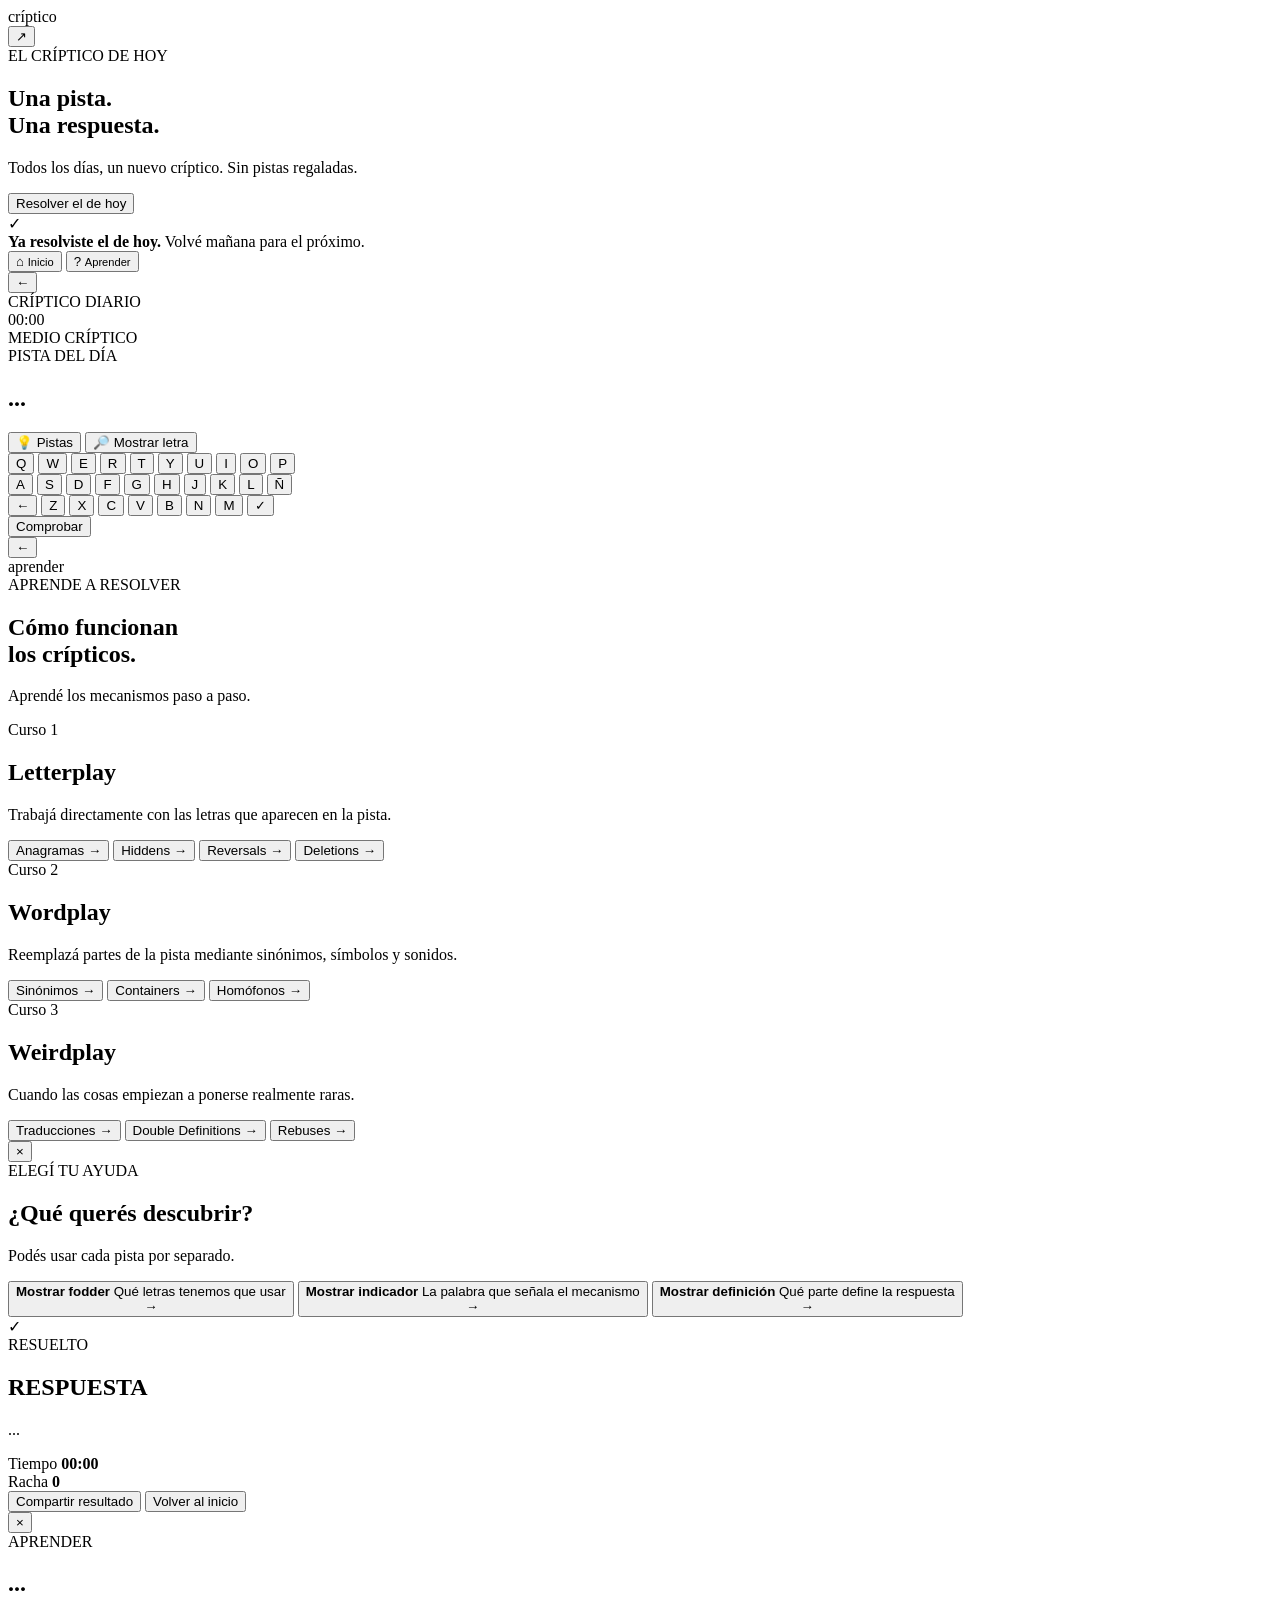
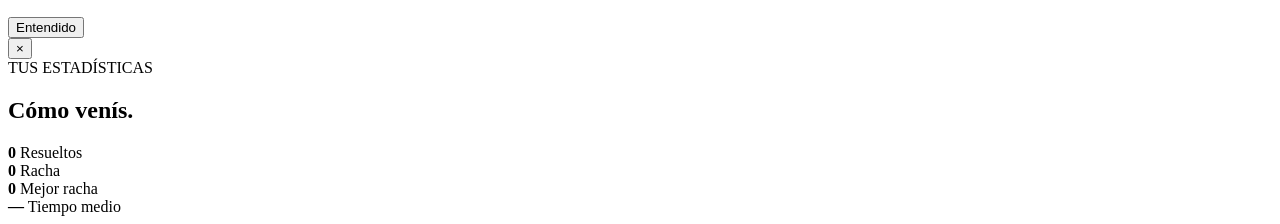
==== commit 4ba0c134: "Update index.html" ====
--- a/index.html
+++ b/index.html
@@ -1,1093 +1,464 @@
 <!DOCTYPE html>
 <html lang="es">
 <head>
-<meta charset="UTF-8">
-<meta name="viewport" content="width=device-width,initial-scale=1,maximum-scale=1,user-scalable=no">
-<meta name="theme-color" content="#b9dcff">
-
-<title>Minute Cryptic ES</title>
-
-<style>
-@import url('https://fonts.googleapis.com/css2?family=DM+Mono:wght@400;500&family=DM+Sans:wght@400;500;600;700;800&family=Playfair+Display:ital,wght@1,700&display=swap');
-
-:root{
-  --blue:#b9dcff;
-  --pink:#f4b8dc;
-  --pink-dark:#dc76b2;
-  --yellow:#ffe58f;
-  --green:#b9edc9;
-  --red:#ffb8b8;
-  --white:#fffdf9;
-  --black:#171717;
-  --gray:#6e6e6e;
-  --light:#f3f3f0;
-
-  --border:3px solid var(--black);
-  --shadow:5px 5px 0 var(--black);
-  --radius:22px;
-}
-
-*{
-  box-sizing:border-box;
-  -webkit-tap-highlight-color:transparent;
-}
-
-html,
-body{
-  margin:0;
-  min-height:100%;
-}
-
-body{
-  background:var(--blue);
-  color:var(--black);
-  font-family:"DM Sans",Arial,sans-serif;
-}
-
-button{
-  font:inherit;
-  color:inherit;
-  cursor:pointer;
-  -webkit-appearance:none;
-}
-
-.app{
-  width:100%;
-  max-width:620px;
-  min-height:100vh;
-  margin:auto;
-  padding:18px 16px 40px;
-}
-
-/* =========================
-   HEADER
-========================= */
-
-.header{
-  display:flex;
-  justify-content:space-between;
-  align-items:center;
-  margin-bottom:24px;
-}
-
-.logo{
-  font-family:"Playfair Display",Georgia,serif;
-  font-style:italic;
-  font-weight:700;
-  font-size:30px;
-  letter-spacing:-1.5px;
-}
-
-.logo small{
-  display:block;
-  font-family:"DM Mono",monospace;
-  font-size:10px;
-  font-style:normal;
-  letter-spacing:0;
-  margin-top:-4px;
-  opacity:.7;
-}
-
-.icon-btn{
-  width:44px;
-  height:44px;
-  border:var(--border);
-  background:var(--white);
-  border-radius:50%;
-  font-weight:800;
-  box-shadow:3px 3px 0 var(--black);
-}
-
-.icon-btn:active{
-  transform:translate(2px,2px);
-  box-shadow:1px 1px 0 var(--black);
-}
-
-/* =========================
-   SCREENS
-========================= */
-
-.screen{
-  display:none;
-}
-
-.screen.active{
-  display:block;
-}
-
-/* =========================
-   HOME
-========================= */
-
-.hero{
-  margin-top:25px;
-  margin-bottom:28px;
-}
-
-.hero h1{
-  font-size:48px;
-  line-height:.95;
-  letter-spacing:-3px;
-  margin:0 0 18px;
-}
-
-.hero h1 span{
-  display:inline-block;
-  background:var(--pink);
-  padding:2px 8px 5px;
-  border:var(--border);
-  border-radius:12px;
-  box-shadow:4px 4px 0 var(--black);
-}
-
-.hero p{
-  font-size:18px;
-  line-height:1.4;
-  max-width:480px;
-  margin:20px 0;
-}
-
-.home-buttons{
-  display:grid;
-  gap:12px;
-}
-
-.primary{
-  width:100%;
-  border:var(--border);
-  border-radius:17px;
-  background:var(--black);
-  color:white;
-  padding:16px 20px;
-  font-size:18px;
-  font-weight:800;
-  box-shadow:5px 5px 0 rgba(0,0,0,.18);
-}
-
-.primary:active{
-  transform:translate(3px,3px);
-  box-shadow:2px 2px 0 rgba(0,0,0,.18);
-}
-
-.secondary{
-  width:100%;
-  border:var(--border);
-  border-radius:17px;
-  background:var(--white);
-  padding:15px 20px;
-  font-size:17px;
-  font-weight:800;
-  box-shadow:var(--shadow);
-}
-
-.secondary:active{
-  transform:translate(3px,3px);
-  box-shadow:2px 2px 0 var(--black);
-}
-
-.stats{
-  display:grid;
-  grid-template-columns:repeat(3,1fr);
-  gap:10px;
-  margin-top:30px;
-}
-
-.stat{
-  background:var(--white);
-  border:var(--border);
-  border-radius:18px;
-  padding:14px 8px;
-  text-align:center;
-}
-
-.stat strong{
-  display:block;
-  font-size:25px;
-}
-
-.stat span{
-  display:block;
-  font-size:10px;
-  text-transform:uppercase;
-  font-family:"DM Mono",monospace;
-}
-
-/* =========================
-   DAILY STATUS
-========================= */
-
-.daily-done{
-  background:var(--green);
-  border:var(--border);
-  border-radius:20px;
-  padding:18px;
-  margin-top:25px;
-  box-shadow:4px 4px 0 var(--black);
-}
-
-.daily-done h3{
-  margin:0 0 6px;
-  font-size:20px;
-}
-
-.daily-done p{
-  margin:0;
-  line-height:1.4;
-  font-size:14px;
-}
-
-/* =========================
-   GAME
-========================= */
-
-.top-row{
-  display:flex;
-  align-items:center;
-  justify-content:space-between;
-  margin-bottom:16px;
-}
-
-.back{
-  border:0;
-  background:none;
-  padding:4px 0;
-  font-weight:800;
-  font-size:15px;
-}
-
-.daily{
-  font-family:"DM Mono",monospace;
-  font-size:11px;
-  font-weight:500;
-}
-
-.game-card{
-  background:var(--white);
-  border:var(--border);
-  border-radius:var(--radius);
-  box-shadow:var(--shadow);
-  padding:20px;
-  overflow:hidden;
-}
-
-.puzzle-meta{
-  display:flex;
-  justify-content:space-between;
-  align-items:center;
-  gap:10px;
-  margin-bottom:18px;
-}
-
-.badges{
-  display:flex;
-  flex-wrap:wrap;
-  gap:6px;
-}
-
-.badge{
-  background:var(--yellow);
-  border:2px solid var(--black);
-  border-radius:99px;
-  padding:5px 9px;
-  font-size:11px;
-  font-weight:800;
-}
-
-.timer{
-  font-family:"DM Mono",monospace;
-  font-size:13px;
-  white-space:nowrap;
-}
-
-.clue{
-  font-family:Georgia,serif;
-  font-size:28px;
-  line-height:1.25;
-  margin:12px 0 12px;
-}
-
-.enumeration{
-  font-family:"DM Mono",monospace;
-  font-size:12px;
-  color:var(--gray);
-}
-
-/* Highlighted clue parts */
-
-.clue .definition{
-  background:var(--pink);
-  border-radius:5px;
-  padding:1px 3px;
-}
-
-.clue .indicator{
-  background:var(--yellow);
-  border-radius:5px;
-  padding:1px 3px;
-}
-
-.clue .fodder{
-  background:var(--green);
-  border-radius:5px;
-  padding:1px 3px;
-}
-
-/* =========================
-   ANSWER
-========================= */
-
-.answer-area{
-  margin:28px 0 18px;
-}
-
-.answer-boxes{
-  display:flex;
-  justify-content:center;
-  align-items:center;
-  gap:7px;
-  flex-wrap:wrap;
-  width:100%;
-}
-
-.letter-box{
-  width:42px;
-  height:48px;
-  border:3px solid var(--black);
-  border-radius:9px;
-  background:white;
-  display:flex;
-  align-items:center;
-  justify-content:center;
-  font-size:25px;
-  font-weight:800;
-  text-transform:lowercase;
-}
-
-.letter-box.filled{
-  background:var(--yellow);
-}
-
-.letter-box.revealed{
-  background:var(--pink);
-}
-
-.answer-message{
-  text-align:center;
-  font-weight:800;
-  min-height:25px;
-  margin-top:12px;
-}
-
-.answer-message.error{
-  color:#a90026;
-}
-
-.answer-message.success{
-  color:#19733b;
-}
-
-/* =========================
-   HINT MENU
-========================= */
-
-.hint-menu{
-  display:none;
-  margin-top:12px;
-  padding:12px;
-  background:var(--yellow);
-  border:2px solid var(--black);
-  border-radius:15px;
-  gap:8px;
-}
-
-.hint-menu.show{
-  display:grid;
-}
-
-.hint-option{
-  width:100%;
-  border:2px solid var(--black);
-  background:white;
-  border-radius:11px;
-  padding:11px 12px;
-  text-align:left;
-  font-size:13px;
-  font-weight:800;
-}
-
-.hint-option:active{
-  transform:translateY(2px);
-}
-
-.hint-option.used{
-  opacity:.45;
-}
-
-.hint-option strong{
-  display:block;
-}
-
-.hint-option small{
-  display:block;
-  margin-top:3px;
-  font-weight:500;
-  color:var(--gray);
-}
-
-.hint-panel{
-  margin-top:10px;
-}
-
-.hint{
-  border:2px solid var(--black);
-  border-radius:14px;
-  background:white;
-  padding:12px;
-  font-size:14px;
-  line-height:1.4;
-}
-
-.hint-title{
-  font-family:"DM Mono",monospace;
-  font-size:10px;
-  text-transform:uppercase;
-  font-weight:800;
-  margin-bottom:5px;
-}
-
-/* =========================
-   ACTIONS
-========================= */
-
-.game-actions{
-  display:grid;
-  grid-template-columns:1fr 1fr;
-  gap:9px;
-  margin-top:18px;
-}
-
-.action{
-  border:2px solid var(--black);
-  background:var(--light);
-  border-radius:13px;
-  padding:12px 8px;
-  font-size:13px;
-  font-weight:800;
-}
-
-.action:active{
-  transform:translateY(2px);
-}
-
-/* =========================
-   KEYBOARD
-========================= */
-
-.keyboard{
-  margin-top:20px;
-  width:100%;
-  display:grid;
-  gap:6px;
-}
-
-.key-row{
-  width:100%;
-  display:flex;
-  justify-content:center;
-  gap:5px;
-}
-
-.key{
-  flex:1 1 0;
-  min-width:0;
-  height:43px;
-  border:2px solid var(--black);
-  border-radius:8px;
-  background:white;
-  font-weight:800;
-  font-size:14px;
-  padding:0;
-}
-
-.key.wide{
-  flex:2 1 0;
-}
-
-.key:active{
-  transform:translateY(2px);
-}
-
-/* =========================
-   RESULT
-========================= */
-
-.result{
-  display:none;
-  margin-top:18px;
-  padding:17px;
-  border:var(--border);
-  border-radius:17px;
-  background:var(--green);
-}
-
-.result.show{
-  display:block;
-}
-
-.result h3{
-  margin:0 0 7px;
-}
-
-.result p{
-  margin:7px 0;
-  line-height:1.45;
-  font-size:14px;
-}
-
-.result .secondary{
-  margin-top:12px;
-}
-
-/* =========================
-   LEARN
-========================= */
-
-.learn-header{
-  margin-bottom:25px;
-}
-
-.learn-header h2{
-  font-size:37px;
-  letter-spacing:-2px;
-  margin:0 0 8px;
-}
-
-.learn-header p{
-  margin:0;
-  line-height:1.4;
-}
-
-.course{
-  margin-bottom:30px;
-}
-
-.course-title{
-  display:flex;
-  align-items:end;
-  justify-content:space-between;
-  gap:10px;
-  margin-bottom:5px;
-}
-
-.course-title h3{
-  margin:0;
-  font-size:23px;
-}
-
-.course-title span{
-  font-family:"DM Mono",monospace;
-  font-size:10px;
-  opacity:.65;
-}
-
-.course-desc{
-  margin:0 0 13px;
-  font-size:14px;
-  line-height:1.4;
-}
-
-.lesson-card{
-  background:var(--white);
-  border:var(--border);
-  border-radius:18px;
-  padding:15px;
-  margin-bottom:11px;
-  box-shadow:4px 4px 0 var(--black);
-  display:flex;
-  align-items:center;
-  gap:12px;
-}
-
-.lesson-icon{
-  width:45px;
-  height:45px;
-  flex:0 0 45px;
-  border:2px solid var(--black);
-  border-radius:12px;
-  background:var(--pink);
-  display:flex;
-  align-items:center;
-  justify-content:center;
-  font-size:19px;
-  font-weight:800;
-}
-
-.lesson-info{
-  flex:1;
-  min-width:0;
-}
-
-.lesson-info strong{
-  display:block;
-  font-size:15px;
-}
-
-.lesson-info small{
-  font-family:"DM Mono",monospace;
-  font-size:10px;
-  color:var(--gray);
-}
-
-.lesson-open{
-  border:2px solid var(--black);
-  background:var(--yellow);
-  border-radius:10px;
-  padding:8px 9px;
-  font-size:11px;
-  font-weight:800;
-}
-
-/* =========================
-   MODAL
-========================= */
-
-.modal{
-  position:fixed;
-  inset:0;
-  background:rgba(0,0,0,.45);
-  z-index:50;
-  display:none;
-  align-items:flex-end;
-  justify-content:center;
-  padding:12px;
-}
-
-.modal.show{
-  display:flex;
-}
-
-.modal-card{
-  width:min(620px,100%);
-  max-height:92vh;
-  overflow:auto;
-  background:var(--white);
-  border:var(--border);
-  border-radius:25px 25px 15px 15px;
-  box-shadow:7px 7px 0 var(--black);
-  padding:22px;
-}
-
-.modal-top{
-  display:flex;
-  justify-content:space-between;
-  align-items:center;
-  margin-bottom:15px;
-}
-
-.lesson-progress{
-  display:flex;
-  gap:5px;
-}
-
-.progress-dot{
-  width:24px;
-  height:5px;
-  border-radius:10px;
-  background:#ddd;
-}
-
-.progress-dot.active{
-  background:var(--black);
-}
-
-.close{
-  border:2px solid var(--black);
-  background:white;
-  width:38px;
-  height:38px;
-  border-radius:50%;
-  font-weight:900;
-}
-
-.slide-number{
-  font-family:"DM Mono",monospace;
-  font-size:10px;
-  margin-bottom:12px;
-}
-
-.modal-card h2{
-  font-size:31px;
-  letter-spacing:-1px;
-  margin:0 0 13px;
-}
-
-.modal-card p{
-  line-height:1.5;
-  font-size:16px;
-}
-
-.big-example{
-  background:var(--blue);
-  border:var(--border);
-  border-radius:16px;
-  padding:17px;
-  margin:17px 0;
-}
-
-.example-clue{
-  font-family:Georgia,serif;
-  font-size:20px;
-  line-height:1.35;
-  margin-bottom:10px;
-}
-
-.example-answer{
-  font-family:"DM Mono",monospace;
-  font-weight:800;
-  font-size:20px;
-}
-
-.tip{
-  background:var(--yellow);
-  border:2px solid var(--black);
-  border-radius:14px;
-  padding:13px;
-  font-size:14px;
-  line-height:1.4;
-  margin:15px 0;
-}
-
-.indicator-list{
-  display:grid;
-  gap:8px;
-  margin:14px 0;
-}
-
-.indicator-item{
-  background:#f1f1ef;
-  border:2px solid var(--black);
-  border-radius:11px;
-  padding:10px;
-  font-size:13px;
-}
-
-.modal-actions{
-  display:flex;
-  gap:8px;
-  margin-top:20px;
-}
-
-.modal-actions button{
-  flex:1;
-}
-
-/* =========================
-   TOAST
-========================= */
-
-.toast{
-  position:fixed;
-  left:50%;
-  bottom:22px;
-  transform:translate(-50%,120px);
-  background:var(--black);
-  color:white;
-  padding:12px 17px;
-  border-radius:99px;
-  font-size:13px;
-  font-weight:700;
-  z-index:100;
-  transition:.25s;
-  white-space:nowrap;
-}
-
-.toast.show{
-  transform:translate(-50%,0);
-}
-
-/* =========================
-   MOBILE
-========================= */
-
-@media(max-width:380px){
-
-  .app{
-    padding-left:12px;
-    padding-right:12px;
-  }
-
-  .game-card{
-    padding:17px;
-  }
-
-  .clue{
-    font-size:25px;
-  }
-
-  .key{
-    height:40px;
-    font-size:13px;
-  }
-
-  .letter-box{
-    width:39px;
-    height:45px;
-  }
-
-}
-
-@media(min-width:700px){
-
-  .app{
-    padding-top:28px;
-  }
-
-  .hero h1{
-    font-size:64px;
-  }
-
-  .modal{
-    align-items:center;
-  }
-
-  .modal-card{
-    border-radius:25px;
-  }
-
-}
-</style>
+  <meta charset="UTF-8">
+  <meta name="viewport" content="width=device-width, initial-scale=1.0">
+  <title>Críptico Diario</title>
+
+  <link rel="stylesheet" href="style.css">
 </head>
 
 <body>
 
-<div class="app">
-
-<!-- =========================================================
-     HOME
-========================================================= -->
-
-<section id="home" class="screen active">
-
-  <header class="header">
-
-    <div class="logo">
-      minute cryptic
-      <small>español · v0.5</small>
+  <main class="app">
+
+    <!-- =========================
+         HOME
+    ========================== -->
+
+    <section id="homeScreen" class="screen active">
+
+      <header class="topbar">
+        <div class="logo">críptico</div>
+
+        <button class="icon-btn" id="statsBtn" aria-label="Estadísticas">
+          ↗
+        </button>
+      </header>
+
+      <div class="home-content">
+
+        <div class="eyebrow">
+          EL CRÍPTICO DE HOY
+        </div>
+
+        <h1>Una pista.<br>Una respuesta.</h1>
+
+        <p class="intro">
+          Todos los días, un nuevo críptico.
+          Sin pistas regaladas.
+        </p>
+
+        <button id="playBtn" class="primary-btn">
+          Resolver el de hoy
+        </button>
+
+        <div id="alreadySolved" class="completed-card hidden">
+          <div class="completed-icon">✓</div>
+          <strong>Ya resolviste el de hoy.</strong>
+          <span>Volvé mañana para el próximo.</span>
+        </div>
+
+      </div>
+
+      <nav class="bottom-nav">
+        <button class="nav-item active">
+          <span>⌂</span>
+          <small>Inicio</small>
+        </button>
+
+        <button class="nav-item" id="learnBtn">
+          <span>?</span>
+          <small>Aprender</small>
+        </button>
+      </nav>
+
+    </section>
+
+
+    <!-- =========================
+         GAME
+    ========================== -->
+
+    <section id="gameScreen" class="screen">
+
+      <header class="game-header">
+
+        <button id="backBtn" class="back-btn">
+          ←
+        </button>
+
+        <div class="daily-label">
+          CRÍPTICO DIARIO
+        </div>
+
+        <div id="timer" class="timer">
+          00:00
+        </div>
+
+      </header>
+
+
+      <div class="game-card">
+
+        <div class="difficulty-row">
+
+          <span id="difficultyBadge" class="difficulty-badge">
+            MEDIO
+          </span>
+
+          <span id="mechanismBadge" class="mechanism-badge">
+            CRÍPTICO
+          </span>
+
+        </div>
+
+
+        <div class="clue-area">
+
+          <div class="clue-number">
+            PISTA DEL DÍA
+          </div>
+
+          <h2 id="clueText">
+            ...
+          </h2>
+
+        </div>
+
+
+        <!-- RESPUESTA -->
+
+        <div id="answerContainer" class="answer-container">
+        </div>
+
+
+        <!-- ACCIONES -->
+
+        <div class="actions">
+
+          <button id="hintBtn" class="secondary-btn">
+            <span>💡</span>
+            Pistas
+          </button>
+
+          <button id="revealBtn" class="secondary-btn">
+            <span>🔎</span>
+            Mostrar letra
+          </button>
+
+        </div>
+
+
+        <!-- TECLADO -->
+
+        <div id="keyboard" class="keyboard">
+
+          <div class="key-row">
+            <button class="key">Q</button>
+            <button class="key">W</button>
+            <button class="key">E</button>
+            <button class="key">R</button>
+            <button class="key">T</button>
+            <button class="key">Y</button>
+            <button class="key">U</button>
+            <button class="key">I</button>
+            <button class="key">O</button>
+            <button class="key">P</button>
+          </div>
+
+          <div class="key-row">
+            <button class="key">A</button>
+            <button class="key">S</button>
+            <button class="key">D</button>
+            <button class="key">F</button>
+            <button class="key">G</button>
+            <button class="key">H</button>
+            <button class="key">J</button>
+            <button class="key">K</button>
+            <button class="key">L</button>
+            <button class="key">Ñ</button>
+          </div>
+
+          <div class="key-row">
+
+            <button class="key wide" data-action="backspace">
+              ←
+            </button>
+
+            <button class="key">Z</button>
+            <button class="key">X</button>
+            <button class="key">C</button>
+            <button class="key">V</button>
+            <button class="key">B</button>
+            <button class="key">N</button>
+            <button class="key">M</button>
+
+            <button class="key wide" data-action="enter">
+              ✓
+            </button>
+
+          </div>
+
+        </div>
+
+
+        <button id="checkBtn" class="check-btn">
+          Comprobar
+        </button>
+
+      </div>
+
+    </section>
+
+
+    <!-- =========================
+         LEARN
+    ========================== -->
+
+    <section id="learnScreen" class="screen">
+
+      <header class="topbar">
+        <button id="learnBackBtn" class="back-btn">
+          ←
+        </button>
+
+        <div class="logo small-logo">
+          aprender
+        </div>
+      </header>
+
+      <div class="learn-content">
+
+        <div class="eyebrow">
+          APRENDE A RESOLVER
+        </div>
+
+        <h1>Cómo funcionan<br>los crípticos.</h1>
+
+        <p class="intro">
+          Aprendé los mecanismos paso a paso.
+        </p>
+
+
+        <div class="course-card">
+
+          <div class="course-title">
+            Curso 1
+          </div>
+
+          <h2>Letterplay</h2>
+
+          <p>
+            Trabajá directamente con las letras
+            que aparecen en la pista.
+          </p>
+
+          <div class="lesson-list">
+
+            <button class="lesson-btn" data-lesson="anagram">
+              <span>Anagramas</span>
+              <span>→</span>
+            </button>
+
+            <button class="lesson-btn" data-lesson="hidden">
+              <span>Hiddens</span>
+              <span>→</span>
+            </button>
+
+            <button class="lesson-btn" data-lesson="reversal">
+              <span>Reversals</span>
+              <span>→</span>
+            </button>
+
+            <button class="lesson-btn" data-lesson="deletion">
+              <span>Deletions</span>
+              <span>→</span>
+            </button>
+
+          </div>
+
+        </div>
+
+
+        <div class="course-card">
+
+          <div class="course-title">
+            Curso 2
+          </div>
+
+          <h2>Wordplay</h2>
+
+          <p>
+            Reemplazá partes de la pista mediante
+            sinónimos, símbolos y sonidos.
+          </p>
+
+          <div class="lesson-list">
+
+            <button class="lesson-btn" data-lesson="synonym">
+              <span>Sinónimos</span>
+              <span>→</span>
+            </button>
+
+            <button class="lesson-btn" data-lesson="container">
+              <span>Containers</span>
+              <span>→</span>
+            </button>
+
+            <button class="lesson-btn" data-lesson="homophone">
+              <span>Homófonos</span>
+              <span>→</span>
+            </button>
+
+          </div>
+
+        </div>
+
+
+        <div class="course-card">
+
+          <div class="course-title">
+            Curso 3
+          </div>
+
+          <h2>Weirdplay</h2>
+
+          <p>
+            Cuando las cosas empiezan a ponerse
+            realmente raras.
+          </p>
+
+          <div class="lesson-list">
+
+            <button class="lesson-btn" data-lesson="translation">
+              <span>Traducciones</span>
+              <span>→</span>
+            </button>
+
+            <button class="lesson-btn" data-lesson="double">
+              <span>Double Definitions</span>
+              <span>→</span>
+            </button>
+
+            <button class="lesson-btn" data-lesson="rebus">
+              <span>Rebuses</span>
+              <span>→</span>
+            </button>
+
+          </div>
+
+        </div>
+
+      </div>
+
+    </section>
+
+  </main>
+
+
+  <!-- =========================
+       HINT MODAL
+  ========================== -->
+
+  <div id="hintModal" class="modal hidden">
+
+    <div class="modal-box">
+
+      <button class="modal-close" data-close="hintModal">
+        ×
+      </button>
+
+      <div class="eyebrow">
+        ELEGÍ TU AYUDA
+      </div>
+
+      <h2>¿Qué querés descubrir?</h2>
+
+      <p class="modal-description">
+        Podés usar cada pista por separado.
+      </p>
+
+
+      <div class="hint-options">
+
+        <button class="hint-option" data-hint="fodder">
+
+          <div>
+            <strong>Mostrar fodder</strong>
+            <span>Qué letras tenemos que usar</span>
+          </div>
+
+          <b>→</b>
+
+        </button>
+
+
+        <button class="hint-option" data-hint="indicator">
+
+          <div>
+            <strong>Mostrar indicador</strong>
+            <span>La palabra que señala el mecanismo</span>
+          </div>
+
+          <b>→</b>
+
+        </button>
+
+
+        <button class="hint-option" data-hint="definition">
+
+          <div>
+            <strong>Mostrar definición</strong>
+            <span>Qué parte define la respuesta</span>
+          </div>
+
+          <b>→</b>
+
+        </button>
+
+      </div>
+
     </div>
 
-    <button class="icon-btn" onclick="openAbout()">?</button>
-
-  </header>
-
-  <div class="hero">
-
-    <h1>
-      Una pista.<br>
-      Una <span>respuesta.</span>
-    </h1>
-
-    <p>
-      Aprendé a resolver pistas crípticas,
-      una técnica a la vez.
-    </p>
-
-    <div id="dailyHome"></div>
-
-    <div class="home-buttons">
-
-      <button
-        id="dailyButton"
-        class="primary"
-        onclick="startDaily()">
-        Jugar la pista de hoy →
+  </div>
+
+
+  <!-- =========================
+       RESULT MODAL
+  ========================== -->
+
+  <div id="resultModal" class="modal hidden">
+
+    <div class="modal-box result-box">
+
+      <div id="resultIcon" class="result-icon">
+        ✓
+      </div>
+
+      <div id="resultTitle" class="eyebrow">
+        RESUELTO
+      </div>
+
+      <h2 id="resultAnswer">
+        RESPUESTA
+      </h2>
+
+      <p id="resultExplanation">
+        ...
+      </p>
+
+
+      <div class="result-details">
+
+        <div>
+          <span>Tiempo</span>
+          <strong id="resultTime">00:00</strong>
+        </div>
+
+        <div>
+          <span>Racha</span>
+          <strong id="resultStreak">0</strong>
+        </div>
+
+      </div>
+
+
+      <button id="shareBtn" class="primary-btn">
+        Compartir resultado
       </button>
 
-      <button
-        class="secondary"
-        onclick="showScreen('learn')">
-        Aprender cripticismo
-      </button>
-
-    </div>
-
-  </div>
-
-  <div class="stats">
-
-    <div class="stat">
-      <strong id="statSolved">0</strong>
-      <span>resueltas</span>
-    </div>
-
-    <div class="stat">
-      <strong id="statStreak">0</strong>
-      <span>racha</span>
-    </div>
-
-    <div class="stat">
-      <strong id="statHints">0</strong>
-      <span>pistas usadas</span>
-    </div>
-
-  </div>
-
-</section>
-
-
-<!-- =========================================================
-     GAME
-========================================================= -->
-
-<section id="game" class="screen">
-
-  <div class="top-row">
-
-    <button class="back" onclick="showScreen('home')">
-      ← inicio
-    </button>
-
-    <span class="daily" id="dailyLabel">
-      PISTA DEL DÍA
-    </span>
-
-  </div>
-
-  <div class="game-card">
-
-    <div class="puzzle-meta">
-
-      <div class="badges" id="mechanismBadges"></div>
-
-      <div class="timer" id="timer">
-        00:00
-      </div>
-
-    </div>
-
-    <div class="clue" id="clue"></div>
-
-    <div class="enumeration" id="enumeration"></div>
-
-    <div class="answer-area">
-
-      <div
-        class="answer-boxes"
-        id="answerBoxes">
-      </div>
-
-      <div
-        class="answer-message"
-        id="answerMessage">
-      </div>
-
-    </div>
-
-
-    <!-- MENÚ DE PISTAS -->
-
-    <div
-      class="hint-menu"
-      id="hintMenu">
-
-      <button
-        class="hint-option"
-        onclick="showSelectedHint('definition')">
-
-        <strong>
-          ◎ Mostrar definición
-        </strong>
-
-        <small>
-          Te señala qué parte define la respuesta.
-        </small>
-
-      </button>
-
-
-      <button
-        class="hint-option"
-        onclick="showSelectedHint('indicator')">
-
-        <strong>
-          ⚡ Mostrar indicador
-        </strong>
-
-        <small>
-          Te señala la palabra que indica qué hacer.
-        </small>
-
-      </button>
-
-
-      <button
-        class="hint-option"
-        onclick="showSelectedHint('fodder')">
-
-        <strong>
-          ▣ Mostrar fodder
-        </strong>
-
-        <small>
-          Te muestra las letras que hay que trabajar.
-        </small>
-
-      </button>
-
-    </div>
-
-
-    <div
-      class="hint-panel"
-      id="hintPanel">
-    </div>
-
-
-    <div class="game-actions">
-
-      <button
-        class="action"
-        onclick="useHint()">
-        💡 Pista
-      </button>
-
-      <button
-        class="action"
-        onclick="revealLetter()">
-        ✦ Revelar letra
-      </button>
-
-      <button
-        class="action"
-        onclick="checkAnswer()">
-        ✓ Comprobar
-      </button>
-
-      <button
-        class="action"
-        onclick="shareResult()">
-        ↗ Compartir
-      </button>
-
-    </div>
-
-
-    <div
-      class="keyboard"
-      id="keyboard">
-    </div>
-
-
-    <div
-      class="result"
-      id="result">
-
-      <h3 id="resultTitle"></h3>
-
-      <p id="resultExplanation"></p>
-
-      <button
-        class="secondary"
-        onclick="showScreen('home')">
+      <button id="resultCloseBtn" class="secondary-btn full">
         Volver al inicio
       </button>
 
@@ -1095,2436 +466,88 @@
 
   </div>
 
-</section>
-
-
-<!-- =========================================================
-     LEARN
-========================================================= -->
-
-<section id="learn" class="screen">
-
-  <div class="top-row">
-
-    <button
-      class="back"
-      onclick="showScreen('home')">
-      ← inicio
-    </button>
-
-  </div>
-
-  <div class="learn-header">
-
-    <h2>
-      Aprendé a resolver.
-    </h2>
-
-    <p>
-      No hace falta adivinar.
-      Cada pista tiene una pequeña máquina
-      escondida adentro.
-    </p>
-
-  </div>
-
-  <div id="courses"></div>
-
-</section>
-
-</div>
-
-
-<!-- =========================================================
-     LESSON MODAL
-========================================================= -->
-
-<div
-  class="modal"
-  id="lessonModal">
-
-  <div class="modal-card">
-
-    <div class="modal-top">
-
-      <div
-        class="lesson-progress"
-        id="lessonProgress">
-      </div>
-
-      <button
-        class="close"
-        onclick="closeLesson()">
+
+  <!-- =========================
+       LESSON MODAL
+  ========================== -->
+
+  <div id="lessonModal" class="modal hidden">
+
+    <div class="modal-box lesson-box">
+
+      <button class="modal-close" data-close="lessonModal">
         ×
       </button>
 
+      <div id="lessonEyebrow" class="eyebrow">
+        APRENDER
+      </div>
+
+      <h2 id="lessonTitle">
+        ...
+      </h2>
+
+      <div id="lessonContent">
+      </div>
+
+      <button id="lessonCloseBtn" class="primary-btn">
+        Entendido
+      </button>
+
     </div>
 
-    <div id="lessonContent"></div>
-
-    <div class="modal-actions">
-
-      <button
-        class="secondary"
-        id="lessonBack"
-        onclick="previousSlide()">
-        ← Atrás
+  </div>
+
+
+  <!-- =========================
+       STATS MODAL
+  ========================== -->
+
+  <div id="statsModal" class="modal hidden">
+
+    <div class="modal-box">
+
+      <button class="modal-close" data-close="statsModal">
+        ×
       </button>
 
-      <button
-        class="primary"
-        id="lessonNext"
-        onclick="nextSlide()">
-        Siguiente →
-      </button>
+      <div class="eyebrow">
+        TUS ESTADÍSTICAS
+      </div>
+
+      <h2>Cómo venís.</h2>
+
+      <div class="stats-grid">
+
+        <div class="stat">
+          <strong id="statSolved">0</strong>
+          <span>Resueltos</span>
+        </div>
+
+        <div class="stat">
+          <strong id="statStreak">0</strong>
+          <span>Racha</span>
+        </div>
+
+        <div class="stat">
+          <strong id="statBest">0</strong>
+          <span>Mejor racha</span>
+        </div>
+
+        <div class="stat">
+          <strong id="statAverage">—</strong>
+          <span>Tiempo medio</span>
+        </div>
+
+      </div>
 
     </div>
 
   </div>
 
-</div>
-
-
-<div
-  class="toast"
-  id="toast">
-</div>
-
-
-<script>
-
-/* ============================================================
-   PISTAS
-============================================================ */
-
-const PUZZLES = [
-
-  {
-    id:"amor",
-    clue:"Cariño, en desorden de roma. (4)",
-    answer:"AMOR",
-
-    mechanisms:["anagram"],
-
-    definition:"Cariño",
-    fodder:"roma",
-    indicator:"desorden",
-
-    hint:"Las letras de una palabra tienen que cambiar de orden.",
-
-    explanation:
-      "ROMA reordenado forma AMOR. «Cariño» es la definición y «desorden» indica el anagrama."
-  },
-
-
-  {
-    id:"mora",
-    clue:"Fruta escondida en morado. (4)",
-    answer:"MORA",
-
-    mechanisms:["hidden"],
-
-    definition:"Fruta",
-    fodder:"mora",
-    indicator:"escondida",
-
-    hint:"La respuesta ya está dentro de otra palabra.",
-
-    explanation:
-      "MORA aparece seguida dentro de MORADO. «Escondida» indica que hay que buscar la respuesta dentro del texto."
-  },
-
-
-  {
-    id:"lobo",
-    clue:"Animal: lobos sin su s final. (4)",
-    answer:"LOBO",
-
-    mechanisms:["deletion"],
-
-    definition:"Animal",
-    fodder:"lobos",
-    indicator:"sin su s final",
-
-    hint:"Tomá LOBOS y eliminá su última letra.",
-
-    explanation:
-      "LOBOS sin su S final deja LOBO."
-  },
-
-
-  {
-    id:"roma",
-    clue:"Ciudad italiana, amor al revés. (4)",
-    answer:"ROMA",
-
-    mechanisms:["reversal"],
-
-    definition:"Ciudad italiana",
-    fodder:"amor",
-    indicator:"al revés",
-
-    hint:"Probá leer AMOR desde el final hacia el principio.",
-
-    explanation:
-      "AMOR leído al revés es ROMA. «Ciudad italiana» es la definición y «al revés» indica la reversión."
-  },
-
-
-  {
-    id:"bello",
-    clue:"Bonito, según suena «vello». (5)",
-    answer:"BELLO",
-
-    mechanisms:["homophone"],
-
-    definition:"Bonito",
-    fodder:"vello",
-    indicator:"según suena",
-
-    hint:"La respuesta suena igual que otra palabra.",
-
-    explanation:
-      "BELLO y VELLO suenan igual en la pronunciación habitual del español."
-  },
-
-
-  {
-    id:"copa",
-    clue:"Vaso / parte alta de un árbol. (4)",
-    answer:"COPA",
-
-    mechanisms:["double"],
-
-    definition:"Vaso / parte alta de un árbol",
-    fodder:"",
-    indicator:"",
-
-    hint:"La misma palabra tiene dos significados.",
-
-    explanation:
-      "COPA puede ser un vaso para beber y también la parte superior de un árbol."
-  },
-
-
-  {
-    id:"aro",
-    clue:"Círculo: principios de aves que roban ocas. (3)",
-    answer:"ARO",
-
-    mechanisms:["initials"],
-
-    definition:"Círculo",
-    fodder:"aves que roban ocas",
-    indicator:"principios",
-
-    hint:"Tomá las primeras letras de las palabras que siguen al indicador.",
-
-    explanation:
-      "Los principios de Aves, Roban y Ocas forman ARO."
-  },
-
-
-  {
-    id:"ave",
-    clue:"Ave que aparece en clave. (3)",
-    answer:"AVE",
-
-    mechanisms:["hidden"],
-
-    definition:"Ave",
-    fodder:"ave",
-    indicator:"aparece en",
-
-    hint:"No necesitás cambiar ninguna letra.",
-
-    explanation:
-      "AVE está escondida dentro de CLAVE."
-  }
-
-];
-
-
-/* ============================================================
-   NOMBRES
-============================================================ */
-
-const MECHANISM_NAMES = {
-
-  anagram:"Anagrama",
-  hidden:"Oculta",
-  deletion:"Eliminación",
-  reversal:"Reversión",
-  homophone:"Homófona",
-  double:"Doble definición",
-  initials:"Iniciales",
-  synonym:"Sinónimo",
-  symbol:"Símbolo",
-  container:"Contenedor",
-  translation:"Traducción",
-  homoglyph:"Homoglifo",
-  lit:"&lit",
-  rebus:"Rebus"
-
-};
-
-
-/* ============================================================
-   CURSOS
-============================================================ */
-
-const COURSES = [
-
-  {
-    id:"letterplay",
-    number:"Curso 1",
-    title:"letterplay",
-    description:
-      "Jugá directamente con las letras que aparecen en la pista.",
-
-    lessons:[
-
-      {
-        id:"reversal",
-        icon:"↔",
-        title:"Reversiones",
-
-        slides:[
-
-          {
-            title:"Las letras pueden darse vuelta.",
-
-            text:
-              "Una reversión toma un grupo de letras y lo lee en sentido contrario. Es una operación sencilla, pero aparece mucho combinada con otras técnicas.",
-
-            example:{
-              clue:"Ciudad italiana, amor al revés. (4)",
-              answer:"ROMA"
-            }
-          },
-
-          {
-            title:"Buscá el indicador.",
-
-            text:
-              "Ciertas palabras avisan que hay que invertir las letras. Primero reconocé la idea de movimiento hacia atrás.",
-
-            list:[
-              "Literal: al revés, invertido, de vuelta",
-              "Figurativo: girando, dado vuelta, regresando",
-              "En pistas verticales: palabras que sugieren subir"
-            ]
-          },
-
-          {
-            title:"Encontrá las tres piezas.",
-
-            text:
-              "Buscá la definición, el indicador y las letras que deben invertirse.",
-
-            example:{
-              clue:"Ciudad italiana, amor al revés. (4)",
-              answer:"ROMA"
-            },
-
-            tip:
-              "Una reversión y un anagrama normalmente no se combinan: después de mezclar las letras, invertirlas no agrega información."
-          }
-
-        ]
-      },
-
-
-      {
-        id:"anagram",
-        icon:"✣",
-        title:"Anagramas",
-
-        slides:[
-
-          {
-            title:"Las letras se mezclan.",
-
-            text:
-              "Un anagrama usa exactamente las mismas letras, pero cambia su orden.",
-
-            example:{
-              clue:"Cariño, en desorden de roma. (4)",
-              answer:"AMOR"
-            }
-          },
-
-          {
-            title:"Encontrá el indicador.",
-
-            text:
-              "Palabras como «desordenado», «mezclado», «revuelto» o «roto» pueden indicar que hay que barajar las letras."
-          },
-
-          {
-            title:"Después verificá.",
-
-            text:
-              "Contá las letras. Si sobra o falta una, el anagrama no funciona. La definición también tiene que encajar con la respuesta."
-          }
-
-        ]
-      },
-
-
-      {
-        id:"hidden",
-        icon:"⌕",
-        title:"Palabras ocultas",
-
-        slides:[
-
-          {
-            title:"La respuesta ya está ahí.",
-
-            text:
-              "En una pista oculta no construís la respuesta: simplemente encontrás sus letras dentro de otras palabras.",
-
-            example:{
-              clue:"Fruta escondida en morado. (4)",
-              answer:"MORA"
-            }
-          },
-
-          {
-            title:"Palabras que avisan.",
-
-            text:
-              "Indicadores típicos son «dentro de», «escondida», «contenida», «en» o «aparece en»."
-          },
-
-          {
-            title:"No cambies las letras.",
-
-            text:
-              "Una vez encontrada la secuencia correcta, no hay que reordenarla ni sustituirla."
-          }
-
-        ]
-      },
-
-
-      {
-        id:"initials",
-        icon:"ABC",
-        title:"Iniciales y finales",
-
-        slides:[
-
-          {
-            title:"A veces sólo necesitás mirar los bordes.",
-
-            text:
-              "Un indicador puede pedirte las primeras o últimas letras de varias palabras.",
-
-            example:{
-              clue:"Círculo: principios de aves que roban ocas. (3)",
-              answer:"ARO"
-            }
-          },
-
-          {
-            title:"Detectá la dirección.",
-
-            text:
-              "«Principios», «inicios» o «cabezas» suelen señalar primeras letras. «Finales» o «colas» pueden señalar las últimas."
-          },
-
-          {
-            title:"La definición completa la pista.",
-
-            text:
-              "Una vez extraídas las letras, comprobá que formen una palabra que encaje con la definición."
-          }
-
-        ]
-      }
-
-    ]
-  },
-
-
-  {
-    id:"wordplay",
-    number:"Curso 2",
-    title:"wordplay",
-    description:
-      "Reemplazá partes de la pista por sinónimos, símbolos o sonidos.",
-
-    lessons:[
-
-      {
-        id:"synonym",
-        icon:"≈",
-        title:"Sustituciones: sinónimos",
-
-        slides:[
-
-          {
-            title:"No siempre son las palabras exactas.",
-
-            text:
-              "Una pista puede pedirte que reemplaces una palabra por un sinónimo antes de construir la respuesta."
-          },
-
-          {
-            title:"Pensá en alternativas.",
-
-            text:
-              "Si una palabra parece demasiado específica para encajar, probá sinónimos cortos, abreviaciones habituales o equivalentes."
-          },
-
-          {
-            title:"La definición decide.",
-
-            text:
-              "No alcanza con encontrar un sinónimo posible: tiene que encajar con las demás letras y con la longitud indicada."
-          }
-
-        ]
-      },
-
-
-      {
-        id:"symbol",
-        icon:"∑",
-        title:"Sustituciones: símbolos",
-
-        slides:[
-
-          {
-            title:"Un símbolo también puede ser una palabra.",
-
-            text:
-              "Algunas pistas utilizan símbolos conocidos para representar letras o palabras: elementos químicos, notas musicales, unidades y otros sistemas convencionales."
-          },
-
-          {
-            title:"La clave es la convención.",
-
-            text:
-              "No inventes un símbolo. Preguntate si existe una representación reconocible y estándar."
-          },
-
-          {
-            title:"Combiná.",
-
-            text:
-              "Los símbolos suelen aparecer junto con otras técnicas para construir respuestas más largas."
-          }
-
-        ]
-      },
-
-
-      {
-        id:"container",
-        icon:"()",
-        title:"Contenedores",
-
-        slides:[
-
-          {
-            title:"Una palabra puede meterse dentro de otra.",
-
-            text:
-              "Los contenedores toman un conjunto de letras y las colocan dentro de otro conjunto."
-          },
-
-          {
-            title:"Buscá verbos de envoltura.",
-
-            text:
-              "Indicadores como «rodeando», «conteniendo», «abrazando» o «por fuera de» pueden señalar esta operación."
-          },
-
-          {
-            title:"Pensalo visualmente.",
-
-            text:
-              "Si A contiene B, imaginá literalmente B metido dentro de A."
-          }
-
-        ]
-      },
-
-
-      {
-        id:"deletion",
-        icon:"−",
-        title:"Eliminaciones",
-
-        slides:[
-
-          {
-            title:"Quitá lo que la pista te diga.",
-
-            text:
-              "La respuesta puede surgir de una palabra después de eliminar una o más letras.",
-
-            example:{
-              clue:"Animal: lobos sin su s final. (4)",
-              answer:"LOBO"
-            }
-          },
-
-          {
-            title:"Indicadores.",
-
-            text:
-              "Palabras como «sin», «sin el final», «sin cabeza», «sin corazón» o «perdiendo» pueden señalar qué parte eliminar."
-          },
-
-          {
-            title:"La posición importa.",
-
-            text:
-              "Cabeza = primera letra. Cola = última letra. Corazón = letras centrales, dependiendo del contexto."
-          }
-
-        ]
-      },
-
-
-      {
-        id:"homophone",
-        icon:"♫",
-        title:"Homófonos",
-
-        slides:[
-
-          {
-            title:"Escuchá, no mires.",
-
-            text:
-              "Una palabra puede estar indicada por otra que suena igual o muy parecido.",
-
-            example:{
-              clue:"Bonito, según suena «vello». (5)",
-              answer:"BELLO"
-            }
-          },
-
-          {
-            title:"Indicadores de sonido.",
-
-            text:
-              "Buscá expresiones como «se oye», «según suena», «al escucharlo» o «dicho en voz alta»."
-          },
-
-          {
-            title:"Depende del idioma.",
-
-            text:
-              "Los homófonos funcionan cuando la pronunciación permite confundir dos palabras."
-          }
-
-        ]
-      }
-
-    ]
-  },
-
-
-  {
-    id:"weirdplay",
-    number:"Curso 3",
-    title:"weirdplay",
-
-    description:
-      "Acá las cosas se ponen raras: idiomas, formas, definiciones y la propia respuesta.",
-
-    lessons:[
-
-      {
-        id:"translation",
-        icon:"文",
-        title:"Traducciones",
-
-        slides:[
-
-          {
-            title:"Otra lengua puede esconder la respuesta.",
-
-            text:
-              "La pista puede pedir una traducción de una palabra o expresión."
-          },
-
-          {
-            title:"Primero detectá el idioma.",
-
-            text:
-              "Nombres de países, expresiones extranjeras o indicadores como «en francés», «en inglés» o «en italiano» pueden darte la señal."
-          },
-
-          {
-            title:"Después volvé a la definición.",
-
-            text:
-              "La traducción tiene que encajar tanto en longitud como en significado."
-          }
-
-        ]
-      },
-
-
-      {
-        id:"homoglyph",
-        icon:"Aa",
-        title:"Homoglifos",
-
-        slides:[
-
-          {
-            title:"Parecen iguales, pero no lo son.",
-
-            text:
-              "Un homoglifo es un carácter visualmente parecido a otro. Las pistas pueden jugar con esa semejanza."
-          },
-
-          {
-            title:"Pensá con los ojos.",
-
-            text:
-              "No todo tiene que ser sonido o significado. A veces la forma de una letra es la pista."
-          },
-
-          {
-            title:"Son especialmente útiles.",
-
-            text:
-              "Este mecanismo permite crear pistas muy visuales y poco convencionales."
-          }
-
-        ]
-      },
-
-
-      {
-        id:"double",
-        icon:"↔",
-        title:"Doble definición",
-
-        slides:[
-
-          {
-            title:"Una palabra. Dos sentidos.",
-
-            text:
-              "La pista da dos definiciones diferentes para la misma respuesta.",
-
-            example:{
-              clue:"Vaso / parte alta de un árbol. (4)",
-              answer:"COPA"
-            }
-          },
-
-          {
-            title:"No busques un mecanismo escondido.",
-
-            text:
-              "Muchas veces no hay anagrama, eliminación ni indicador. Las dos definiciones son el mecanismo."
-          },
-
-          {
-            title:"La ambigüedad es la gracia.",
-
-            text:
-              "Una buena doble definición hace que la misma palabra parezca pertenecer a dos mundos diferentes."
-          }
-
-        ]
-      },
-
-
-      {
-        id:"lit",
-        icon:"★",
-        title:"&lits",
-
-        slides:[
-
-          {
-            title:"La pista puede ser dos cosas a la vez.",
-
-            text:
-              "En un &lit, toda la pista funciona como definición y, al mismo tiempo, contiene el mecanismo que construye la respuesta."
-          },
-
-          {
-            title:"Leé la frase completa.",
-
-            text:
-              "En vez de separar rápidamente definición y juego de letras, preguntate si toda la oración describe la respuesta."
-          },
-
-          {
-            title:"Son pistas especialmente elegantes.",
-
-            text:
-              "Cuando la construcción y el significado encajan perfectamente aparece ese efecto de «ah, claro»."
-          }
-
-        ]
-      },
-
-
-      {
-        id:"rebus",
-        icon:"▣",
-        title:"Rebuses",
-
-        slides:[
-
-          {
-            title:"Pensá en imágenes y formas.",
-
-            text:
-              "Un rebus representa palabras o sonidos mediante letras, símbolos, posiciones o pequeños dibujos."
-          },
-
-          {
-            title:"La disposición importa.",
-
-            text:
-              "Una letra dentro de otra, una palabra repetida o una secuencia colocada de cierta manera puede tener significado."
-          },
-
-          {
-            title:"No leas solamente las palabras.",
-
-            text:
-              "Preguntate también dónde están, cuántas veces aparecen y cómo se relacionan visualmente."
-          }
-
-        ]
-      }
-
-    ]
-  }
-
-];
-
-
-/* ============================================================
-   ESTADO
-============================================================ */
-
-let state = JSON.parse(
-  localStorage.getItem("crypticState") || "{}"
-);
-
-state.solved = state.solved || 0;
-state.streak = state.streak || 0;
-state.hints = state.hints || 0;
-state.lastSolved = state.lastSolved || null;
-state.dailySolved = state.dailySolved || null;
-state.courseProgress = state.courseProgress || {};
-
-let currentPuzzle = null;
-let currentAnswer = [];
-let revealed = [];
-let timerSeconds = 0;
-let timerInterval = null;
-let gameFinished = false;
-
-let usedHints = {
-  definition:false,
-  indicator:false,
-  fodder:false
-};
-
-let currentLesson = null;
-let currentSlide = 0;
-
-
-/* ============================================================
-   STORAGE
-============================================================ */
-
-function saveState(){
-
-  localStorage.setItem(
-    "crypticState",
-    JSON.stringify(state)
-  );
-
-}
-
-
-/* ============================================================
-   FECHA
-============================================================ */
-
-function getDateKey(){
-
-  const d = new Date();
-
-  return [
-    d.getFullYear(),
-    String(d.getMonth()+1).padStart(2,"0"),
-    String(d.getDate()).padStart(2,"0")
-  ].join("-");
-
-}
-
-
-/* ============================================================
-   PISTA DEL DÍA
-============================================================ */
-
-function getDailyPuzzle(){
-
-  const key = getDateKey();
-
-  let hash = 0;
-
-  for(let i=0;i<key.length;i++){
-
-    hash =
-      ((hash << 5) - hash) +
-      key.charCodeAt(i);
-
-    hash |= 0;
-
-  }
-
-  const index =
-    Math.abs(hash) % PUZZLES.length;
-
-  return PUZZLES[index];
-
-}
-
-
-/* ============================================================
-   ¿YA RESOLVIÓ LA DEL DÍA?
-============================================================ */
-
-function hasSolvedToday(){
-
-  return state.dailySolved === getDateKey();
-
-}
-
-
-/* ============================================================
-   HOME
-============================================================ */
-
-function renderHome(){
-
-  updateStats();
-
-  const button =
-    document.getElementById("dailyButton");
-
-  const status =
-    document.getElementById("dailyHome");
-
-  if(hasSolvedToday()){
-
-    button.textContent =
-      "Ya resolviste la pista de hoy ✓";
-
-    button.onclick = showDailyCompleted;
-
-    status.innerHTML = `
-      <div class="daily-done">
-        <h3>🎉 Pista de hoy resuelta</h3>
-        <p>
-          Tu racha sigue viva.
-          Volvé mañana para una nueva pista.
-        </p>
-      </div>
-    `;
-
-  }else{
-
-    button.textContent =
-      "Jugar la pista de hoy →";
-
-    button.onclick = startDaily;
-
-    status.innerHTML = "";
-
-  }
-
-}
-
-
-function showDailyCompleted(){
-
-  showToast(
-    "Ya resolviste la pista de hoy. Volvé mañana."
-  );
-
-}
-
-
-/* ============================================================
-   NAVEGACIÓN
-============================================================ */
-
-function showScreen(id){
-
-  document
-    .querySelectorAll(".screen")
-    .forEach(screen=>{
-      screen.classList.remove("active");
-    });
-
-  document
-    .getElementById(id)
-    .classList.add("active");
-
-  window.scrollTo({
-    top:0,
-    behavior:"smooth"
-  });
-
-  if(id==="home"){
-    renderHome();
-  }
-
-  if(id==="learn"){
-    renderCourses();
-  }
-
-}
-
-
-/* ============================================================
-   ESTADÍSTICAS
-============================================================ */
-
-function updateStats(){
-
-  document.getElementById("statSolved").textContent =
-    state.solved;
-
-  document.getElementById("statStreak").textContent =
-    state.streak;
-
-  document.getElementById("statHints").textContent =
-    state.hints;
-
-}
-
-
-/* ============================================================
-   JUGAR DIARIA
-============================================================ */
-
-function startDaily(){
-
-  if(hasSolvedToday()){
-
-    showDailyCompleted();
-
-    return;
-
-  }
-
-  startPuzzle(
-    getDailyPuzzle(),
-    "PISTA DEL DÍA"
-  );
-
-}
-
-
-/* ============================================================
-   JUGAR PISTA
-============================================================ */
-
-function startPuzzle(puzzle,label){
-
-  currentPuzzle = puzzle;
-
-  currentAnswer =
-    new Array(puzzle.answer.length)
-      .fill("");
-
-  revealed =
-    new Array(puzzle.answer.length)
-      .fill(false);
-
-  usedHints = {
-    definition:false,
-    indicator:false,
-    fodder:false
-  };
-
-  timerSeconds = 0;
-  gameFinished = false;
-
-  clearInterval(timerInterval);
-
-  timerInterval =
-    setInterval(()=>{
-
-      if(!gameFinished){
-
-        timerSeconds++;
-
-        renderTimer();
-
-      }
-
-    },1000);
-
-  document.getElementById("dailyLabel").textContent =
-    label;
-
-  renderPuzzle();
-
-  showScreen("game");
-
-}
-
-
-/* ============================================================
-   RENDER PISTA
-============================================================ */
-
-function renderPuzzle(){
-
-  const puzzle = currentPuzzle;
-
-  document.getElementById("mechanismBadges").innerHTML =
-    puzzle.mechanisms
-      .map(m =>
-        `<span class="badge">
-          ${MECHANISM_NAMES[m] || m}
-        </span>`
-      )
-      .join("");
-
-  document.getElementById("clue").innerHTML =
-    highlightClue(puzzle);
-
-  document.getElementById("enumeration").textContent =
-    `${puzzle.answer.length} letras`;
-
-  renderAnswerBoxes();
-
-  renderKeyboard();
-
-  renderHintButtons();
-
-  renderTimer();
-
-  document.getElementById("answerMessage").textContent =
-    "";
-
-  document.getElementById("answerMessage").className =
-    "answer-message";
-
-  document.getElementById("hintPanel").innerHTML =
-    "";
-
-  document.getElementById("hintMenu")
-    .classList.remove("show");
-
-  document.getElementById("result")
-    .classList.remove("show");
-
-}
-
-
-/* ============================================================
-   RESALTAR PARTES DE LA PISTA
-============================================================ */
-
-function highlightClue(puzzle){
-
-  let text =
-    escapeHTML(puzzle.clue);
-
-  if(
-    usedHints.definition &&
-    puzzle.definition
-  ){
-
-    text =
-      replaceSafe(
-        text,
-        puzzle.definition,
-        `<span class="definition">
-          ${escapeHTML(puzzle.definition)}
-        </span>`
-      );
-
-  }
-
-  if(
-    usedHints.indicator &&
-    puzzle.indicator
-  ){
-
-    text =
-      replaceSafe(
-        text,
-        puzzle.indicator,
-        `<span class="indicator">
-          ${escapeHTML(puzzle.indicator)}
-        </span>`
-      );
-
-  }
-
-  if(
-    usedHints.fodder &&
-    puzzle.fodder
-  ){
-
-    text =
-      replaceSafe(
-        text,
-        puzzle.fodder,
-        `<span class="fodder">
-          ${escapeHTML(puzzle.fodder)}
-        </span>`
-      );
-
-  }
-
-  return text;
-
-}
-
-
-function replaceSafe(text,original,replacement){
-
-  const regex =
-    new RegExp(
-      escapeRegex(original),
-      "i"
-    );
-
-  return text.replace(
-    regex,
-    replacement
-  );
-
-}
-
-
-/* ============================================================
-   CASILLEROS
-============================================================ */
-
-function renderAnswerBoxes(){
-
-  const container =
-    document.getElementById("answerBoxes");
-
-  container.innerHTML = "";
-
-  currentAnswer.forEach((letter,index)=>{
-
-    const box =
-      document.createElement("div");
-
-    box.className =
-      "letter-box";
-
-    if(letter){
-
-      box.textContent =
-        letter.toLowerCase();
-
-      box.classList.add("filled");
-
-    }
-
-    if(revealed[index]){
-
-      box.classList.add("revealed");
-
-    }
-
-    container.appendChild(box);
-
-  });
-
-}
-
-
-/* ============================================================
-   TECLADO
-============================================================ */
-
-function renderKeyboard(){
-
-  const rows = [
-    ["Q","W","E","R","T","Y","U","I","O","P"],
-    ["A","S","D","F","G","H","J","K","L","Ñ"],
-    ["⌫","Z","X","C","V","B","N","M","↵"]
-  ];
-
-  const keyboard =
-    document.getElementById("keyboard");
-
-  keyboard.innerHTML = "";
-
-  rows.forEach((row,rowIndex)=>{
-
-    const rowElement =
-      document.createElement("div");
-
-    rowElement.className =
-      "key-row";
-
-    row.forEach(letter=>{
-
-      const button =
-        document.createElement("button");
-
-      button.className = "key";
-
-      if(
-        letter==="⌫" ||
-        letter==="↵"
-      ){
-
-        button.classList.add("wide");
-
-      }
-
-      button.textContent =
-        letter;
-
-      if(letter==="⌫"){
-
-        button.onclick =
-          deleteLetter;
-
-      }else if(letter==="↵"){
-
-        button.onclick =
-          checkAnswer;
-
-      }else{
-
-        button.onclick =
-          ()=>{
-            enterLetter(letter);
-          };
-
-      }
-
-      rowElement.appendChild(button);
-
-    });
-
-    keyboard.appendChild(rowElement);
-
-  });
-
-}
-
-
-/* ============================================================
-   ESCRIBIR
-============================================================ */
-
-function enterLetter(letter){
-
-  if(gameFinished) return;
-
-  const index =
-    currentAnswer.findIndex(
-      (value,i)=>
-        !value && !revealed[i]
-    );
-
-  if(index===-1) return;
-
-  currentAnswer[index] =
-    letter.toUpperCase();
-
-  renderAnswerBoxes();
-
-}
-
-
-/* ============================================================
-   BORRAR
-============================================================ */
-
-function deleteLetter(){
-
-  if(gameFinished) return;
-
-  for(
-    let i=currentAnswer.length-1;
-    i>=0;
-    i--
-  ){
-
-    if(
-      currentAnswer[i] &&
-      !revealed[i]
-    ){
-
-      currentAnswer[i]="";
-
-      renderAnswerBoxes();
-
-      return;
-
-    }
-
-  }
-
-}
-
-
-/* ============================================================
-   COMPROBAR
-============================================================ */
-
-function checkAnswer(){
-
-  if(gameFinished) return;
-
-  const guess =
-    currentAnswer
-      .join("")
-      .toUpperCase();
-
-  if(
-    guess.length <
-    currentPuzzle.answer.length
-  ){
-
-    showToast("Todavía faltan letras.");
-
-    return;
-
-  }
-
-  if(
-    guess ===
-    currentPuzzle.answer
-  ){
-
-    finishPuzzle();
-
-  }else{
-
-    const message =
-      document.getElementById("answerMessage");
-
-    message.textContent =
-      "No coincide. Probá otra vez.";
-
-    message.className =
-      "answer-message error";
-
-  }
-
-}
-
-
-/* ============================================================
-   TERMINAR
-============================================================ */
-
-function finishPuzzle(){
-
-  gameFinished = true;
-
-  clearInterval(timerInterval);
-
-  state.solved++;
-
-  state.dailySolved =
-    getDateKey();
-
-  updateStreak();
-
-  saveState();
-
-  const message =
-    document.getElementById("answerMessage");
-
-  message.textContent =
-    "¡Correcto! ✓";
-
-  message.className =
-    "answer-message success";
-
-  document.getElementById("resultTitle").textContent =
-    "¡Muy bien!";
-
-  document.getElementById("resultExplanation").innerHTML =
-
-    `<strong>
-      ${escapeHTML(currentPuzzle.answer)}
-    </strong>
-
-    <br><br>
-
-    ${escapeHTML(currentPuzzle.explanation)}`;
-
-  document
-    .getElementById("result")
-    .classList.add("show");
-
-  updateStats();
-
-  showToast("Pista resuelta ✓");
-
-}
-
-
-/* ============================================================
-   RACHA
-============================================================ */
-
-function updateStreak(){
-
-  const today =
-    getDateKey();
-
-  if(state.lastSolved === today){
-    return;
-  }
-
-  const yesterdayDate =
-    new Date();
-
-  yesterdayDate.setDate(
-    yesterdayDate.getDate()-1
-  );
-
-  const yesterday = [
-
-    yesterdayDate.getFullYear(),
-
-    String(
-      yesterdayDate.getMonth()+1
-    ).padStart(2,"0"),
-
-    String(
-      yesterdayDate.getDate()
-    ).padStart(2,"0")
-
-  ].join("-");
-
-
-  if(
-    state.lastSolved === yesterday
-  ){
-
-    state.streak++;
-
-  }else{
-
-    state.streak=1;
-
-  }
-
-  state.lastSolved =
-    today;
-
-}
-
-
-/* ============================================================
-   PISTAS
-============================================================ */
-
-function useHint(){
-
-  if(gameFinished) return;
-
-  const menu =
-    document.getElementById("hintMenu");
-
-  menu.classList.toggle("show");
-
-}
-
-
-/* ============================================================
-   SELECCIONAR PISTA
-============================================================ */
-
-function showSelectedHint(type){
-
-  if(gameFinished) return;
-
-  const puzzle =
-    currentPuzzle;
-
-  let content = "";
-
-  if(type==="definition"){
-
-    if(!puzzle.definition){
-
-      showToast(
-        "Esta pista no tiene una definición separada."
-      );
-
-      return;
-
-    }
-
-    usedHints.definition = true;
-
-    content = `
-      <div class="hint">
-        <div class="hint-title">
-          Definición
-        </div>
-
-        <strong>
-          ${escapeHTML(puzzle.definition)}
-        </strong>
-      </div>
-    `;
-
-  }
-
-
-  if(type==="indicator"){
-
-    if(!puzzle.indicator){
-
-      showToast(
-        "Esta pista no usa un indicador."
-      );
-
-      return;
-
-    }
-
-    usedHints.indicator = true;
-
-    content = `
-      <div class="hint">
-        <div class="hint-title">
-          Indicador
-        </div>
-
-        <strong>
-          ${escapeHTML(puzzle.indicator)}
-        </strong>
-      </div>
-    `;
-
-  }
-
-
-  if(type==="fodder"){
-
-    if(!puzzle.fodder){
-
-      showToast(
-        "Esta pista no tiene fodder."
-      );
-
-      return;
-
-    }
-
-    usedHints.fodder = true;
-
-    content = `
-      <div class="hint">
-        <div class="hint-title">
-          Fodder
-        </div>
-
-        <strong>
-          ${escapeHTML(puzzle.fodder)}
-        </strong>
-      </div>
-    `;
-
-  }
-
-
-  document.getElementById("hintPanel").innerHTML =
-    content;
-
-  document.getElementById("hintMenu")
-    .classList.remove("show");
-
-  state.hints++;
-
-  saveState();
-
-  updateStats();
-
-  renderHintButtons();
-
-  document.getElementById("clue").innerHTML =
-    highlightClue(currentPuzzle);
-
-}
-
-
-/* ============================================================
-   BOTONES DE PISTA
-============================================================ */
-
-function renderHintButtons(){
-
-  const buttons =
-    document.querySelectorAll(
-      ".hint-option"
-    );
-
-  if(buttons.length<3) return;
-
-  buttons[0].classList.toggle(
-    "used",
-    usedHints.definition
-  );
-
-  buttons[1].classList.toggle(
-    "used",
-    usedHints.indicator
-  );
-
-  buttons[2].classList.toggle(
-    "used",
-    usedHints.fodder
-  );
-
-}
-
-
-/* ============================================================
-   REVELAR LETRA
-============================================================ */
-
-function revealLetter(){
-
-  if(gameFinished) return;
-
-  const answer =
-    currentPuzzle.answer;
-
-  let index=-1;
-
-
-  /*
-    Busca la primera letra que
-    todavía NO fue revelada.
-  */
-
-  for(
-    let i=0;
-    i<answer.length;
-    i++
-  ){
-
-    if(!revealed[i]){
-
-      index=i;
-
-      break;
-
-    }
-
-  }
-
-
-  if(index===-1){
-
-    showToast(
-      "Ya revelaste todas las letras."
-    );
-
-    return;
-
-  }
-
-
-  currentAnswer[index] =
-    answer[index];
-
-  revealed[index] =
-    true;
-
-  renderAnswerBoxes();
-
-  state.hints++;
-
-  saveState();
-
-  updateStats();
-
-}
-
-
-/* ============================================================
-   TIMER
-============================================================ */
-
-function renderTimer(){
-
-  const minutes =
-    Math.floor(timerSeconds/60)
-      .toString()
-      .padStart(2,"0");
-
-  const seconds =
-    (timerSeconds%60)
-      .toString()
-      .padStart(2,"0");
-
-  document.getElementById("timer").textContent =
-    `${minutes}:${seconds}`;
-
-}
-
-
-/* ============================================================
-   CURSOS
-============================================================ */
-
-function renderCourses(){
-
-  const container =
-    document.getElementById("courses");
-
-  container.innerHTML="";
-
-
-  COURSES.forEach(course=>{
-
-    const section =
-      document.createElement("div");
-
-    section.className =
-      "course";
-
-    section.innerHTML = `
-
-      <div class="course-title">
-
-        <h3>
-          ${course.number}: ${course.title}
-        </h3>
-
-        <span>
-          ${course.lessons.length} técnicas
-        </span>
-
-      </div>
-
-      <p class="course-desc">
-        ${course.description}
-      </p>
-
-    `;
-
-
-    course.lessons.forEach(lesson=>{
-
-      const key =
-        `${course.id}_${lesson.id}`;
-
-      const progress =
-        state.courseProgress[key] || 0;
-
-
-      const card =
-        document.createElement("div");
-
-      card.className =
-        "lesson-card";
-
-
-      card.innerHTML = `
-
-        <div class="lesson-icon">
-          ${lesson.icon}
-        </div>
-
-        <div class="lesson-info">
-
-          <strong>
-            ${lesson.title}
-          </strong>
-
-          <small>
-            ${Math.min(progress,3)}/3 completados
-          </small>
-
-        </div>
-
-        <button class="lesson-open">
-          Aprender
-        </button>
-
-      `;
-
-
-      card
-        .querySelector(".lesson-open")
-        .onclick = ()=>{
-          openLesson(course,lesson);
-        };
-
-
-      section.appendChild(card);
-
-    });
-
-
-    container.appendChild(section);
-
-  });
-
-}
-
-
-/* ============================================================
-   ABRIR LECCIÓN
-============================================================ */
-
-function openLesson(course,lesson){
-
-  currentLesson = {
-    course,
-    lesson
-  };
-
-  currentSlide=0;
-
-  renderLesson();
-
-  document
-    .getElementById("lessonModal")
-    .classList.add("show");
-
-}
-
-
-/* ============================================================
-   CERRAR LECCIÓN
-============================================================ */
-
-function closeLesson(){
-
-  document
-    .getElementById("lessonModal")
-    .classList.remove("show");
-
-}
-
-
-/* ============================================================
-   RENDER LECCIÓN
-============================================================ */
-
-function renderLesson(){
-
-  const lesson =
-    currentLesson.lesson;
-
-  const slide =
-    lesson.slides[currentSlide];
-
-  const total =
-    lesson.slides.length;
-
-
-  const progress =
-    document.getElementById(
-      "lessonProgress"
-    );
-
-  progress.innerHTML="";
-
-
-  for(
-    let i=0;
-    i<total;
-    i++
-  ){
-
-    const dot =
-      document.createElement("div");
-
-    dot.className =
-      "progress-dot" +
-      (
-        i===currentSlide
-          ? " active"
-          : ""
-      );
-
-    progress.appendChild(dot);
-
-  }
-
-
-  let html = `
-
-    <div class="slide-number">
-      ${currentSlide+1} / ${total}
-    </div>
-
-    <h2>
-      ${slide.title}
-    </h2>
-
-    <p>
-      ${slide.text}
-    </p>
-
-  `;
-
-
-  if(slide.example){
-
-    html += `
-
-      <div class="big-example">
-
-        <div class="example-clue">
-          ${escapeHTML(
-            slide.example.clue
-          )}
-        </div>
-
-        <div class="example-answer">
-          → ${escapeHTML(
-            slide.example.answer
-          )}
-        </div>
-
-      </div>
-
-    `;
-
-  }
-
-
-  if(slide.list){
-
-    html += `
-
-      <div class="indicator-list">
-
-        ${slide.list.map(item=>
-
-          `<div class="indicator-item">
-            ${escapeHTML(item)}
-          </div>`
-
-        ).join("")}
-
-      </div>
-
-    `;
-
-  }
-
-
-  if(slide.tip){
-
-    html += `
-
-      <div class="tip">
-        💡 ${escapeHTML(slide.tip)}
-      </div>
-
-    `;
-
-  }
-
-
-  document.getElementById(
-    "lessonContent"
-  ).innerHTML = html;
-
-
-  document.getElementById(
-    "lessonBack"
-  ).style.visibility =
-    currentSlide===0
-      ? "hidden"
-      : "visible";
-
-
-  document.getElementById(
-    "lessonNext"
-  ).textContent =
-    currentSlide===total-1
-      ? "Terminar ✓"
-      : "Siguiente →";
-
-}
-
-
-/* ============================================================
-   SIGUIENTE
-============================================================ */
-
-function nextSlide(){
-
-  const lesson =
-    currentLesson.lesson;
-
-
-  if(
-    currentSlide <
-    lesson.slides.length-1
-  ){
-
-    currentSlide++;
-
-    renderLesson();
-
-  }else{
-
-    completeLesson();
-
-    closeLesson();
-
-    showToast(
-      "Lección completada ✓"
-    );
-
-  }
-
-}
-
-
-/* ============================================================
-   ATRÁS
-============================================================ */
-
-function previousSlide(){
-
-  if(currentSlide>0){
-
-    currentSlide--;
-
-    renderLesson();
-
-  }
-
-}
-
-
-/* ============================================================
-   COMPLETAR LECCIÓN
-============================================================ */
-
-function completeLesson(){
-
-  const course =
-    currentLesson.course;
-
-  const lesson =
-    currentLesson.lesson;
-
-  if(!course.id) return;
-
-  const key =
-    `${course.id}_${lesson.id}`;
-
-  state.courseProgress[key]=3;
-
-  saveState();
-
-  renderCourses();
-
-}
-
-
-/* ============================================================
-   ABOUT
-============================================================ */
-
-function openAbout(){
-
-  currentLesson = {
-
-    course:{},
-
-    lesson:{
-
-      slides:[
-
-        {
-          title:"¿Cómo funciona?",
-
-          text:
-            "Las pistas crípticas combinan una definición con un pequeño juego de palabras. La clave es descubrir qué operación está escondida en la pista."
-        },
-
-        {
-          title:"Tres preguntas.",
-
-          text:
-            "1. ¿Dónde está la definición?<br><br>2. ¿Qué mecanismo se está usando?<br><br>3. ¿Qué palabra indica qué hacer?"
-        },
-
-        {
-          title:"No adivines. Construí.",
-
-          text:
-            "Una respuesta correcta no sólo tiene que sonar bien. Tiene que poder demostrarse letra por letra a partir de la pista."
-        }
-
-      ]
-
-    }
-
-  };
-
-
-  currentSlide=0;
-
-  renderLesson();
-
-  document
-    .getElementById("lessonModal")
-    .classList.add("show");
-
-}
-
-
-/* ============================================================
-   COMPARTIR
-============================================================ */
-
-async function shareResult(){
-
-  if(!currentPuzzle) return;
-
-
-  let text =
-
-`🧩 Minute Cryptic ES
-
-${gameFinished
-  ? "✓ Resolví la pista:"
-  : "Estoy intentando resolver:"}
-
-"${currentPuzzle.clue}"
-
-${gameFinished
-  ? "Respuesta: " + currentPuzzle.answer
-  : ""}`;
-
-
-  if(navigator.share){
-
-    try{
-
-      await navigator.share({
-
-        title:"Minute Cryptic ES",
-
-        text:text
-
-      });
-
-    }catch(e){}
-
-    return;
-
-  }
-
-
-  try{
-
-    await navigator.clipboard.writeText(
-      text
-    );
-
-    showToast(
-      "Resultado copiado."
-    );
-
-  }catch(e){
-
-    showToast(
-      "No se pudo copiar."
-    );
-
-  }
-
-}
-
-
-/* ============================================================
-   TECLADO FÍSICO
-============================================================ */
-
-document.addEventListener(
-  "keydown",
-  event=>{
-
-    if(
-      !document
-        .getElementById("game")
-        .classList
-        .contains("active")
-    ){
-
-      return;
-
-    }
-
-
-    if(
-      /^[a-zA-ZñÑ]$/.test(
-        event.key
-      )
-    ){
-
-      enterLetter(event.key);
-
-    }
-
-
-    if(
-      event.key==="Backspace"
-    ){
-
-      deleteLetter();
-
-    }
-
-
-    if(
-      event.key==="Enter"
-    ){
-
-      checkAnswer();
-
-    }
-
-  }
-);
-
-
-/* ============================================================
-   ESCAPE PARA CERRAR MODAL
-============================================================ */
-
-document.addEventListener(
-  "keydown",
-  event=>{
-
-    if(
-      event.key==="Escape"
-    ){
-
-      closeLesson();
-
-    }
-
-  }
-);
-
-
-/* ============================================================
-   UTILIDADES
-============================================================ */
-
-function escapeHTML(str){
-
-  return String(str)
-
-    .replaceAll(
-      "&",
-      "&amp;"
-    )
-
-    .replaceAll(
-      "<",
-      "&lt;"
-    )
-
-    .replaceAll(
-      ">",
-      "&gt;"
-    )
-
-    .replaceAll(
-      '"',
-      "&quot;"
-    )
-
-    .replaceAll(
-      "'",
-      "&#039;"
-    );
-
-}
-
-
-function escapeRegex(str){
-
-  return String(str)
-    .replace(
-      /[.*+?^${}()|[\]\\]/g,
-      "\\$&"
-    );
-
-}
-
-
-let toastTimer;
-
-function showToast(message){
-
-  const toast =
-    document.getElementById(
-      "toast"
-    );
-
-  toast.textContent =
-    message;
-
-  toast.classList.add("show");
-
-  clearTimeout(
-    toastTimer
-  );
-
-  toastTimer =
-    setTimeout(()=>{
-
-      toast.classList.remove(
-        "show"
-      );
-
-    },2200);
-
-}
-
-
-/* ============================================================
-   INICIO
-============================================================ */
-
-renderHome();
-renderCourses();
-updateStats();
-
-</script>
+
+  <script src="puzzles.js"></script>
+  <script src="app.js"></script>
 
 </body>
 </html>
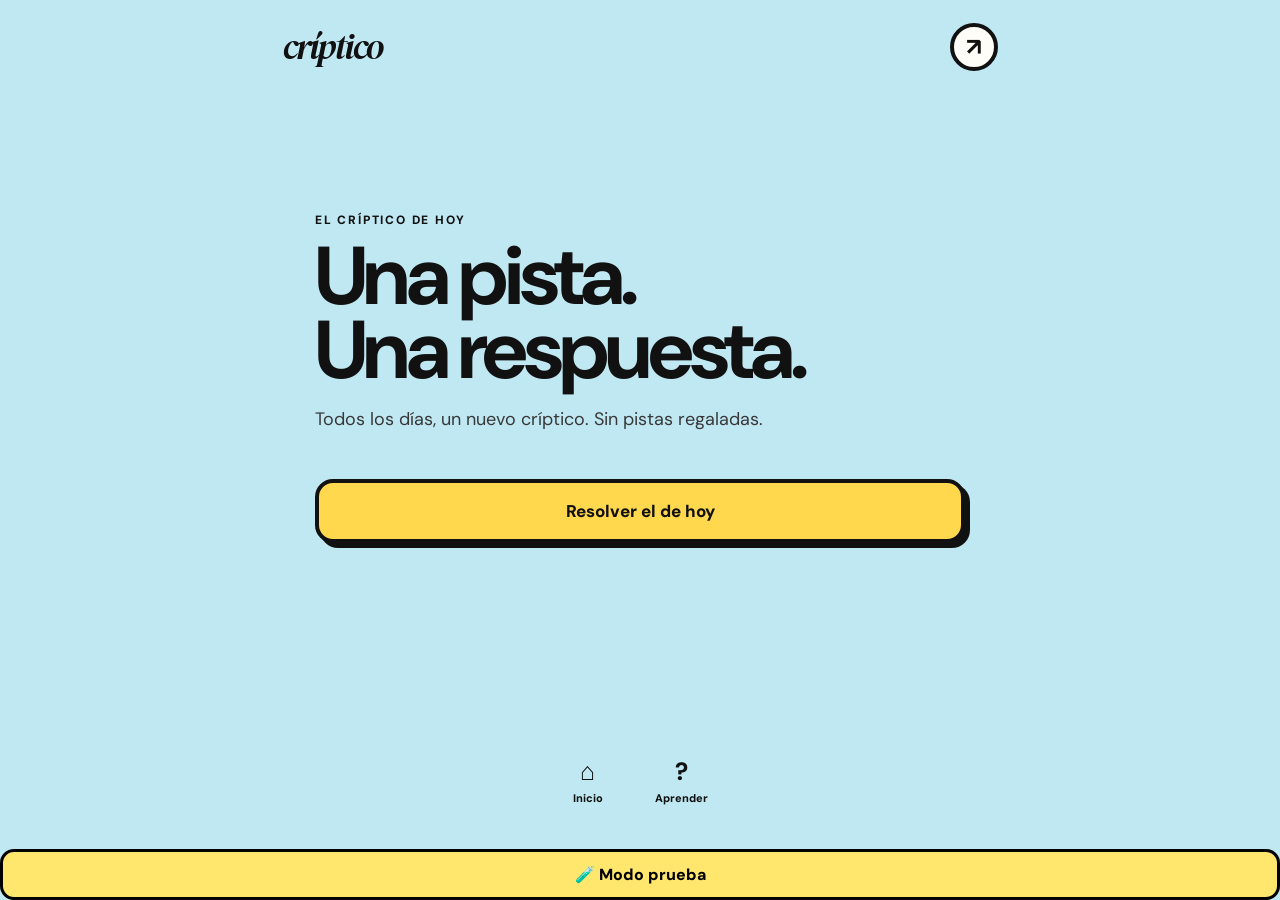
==== commit b5486c7e: "Update index.html" ====
--- a/index.html
+++ b/index.html
@@ -234,6 +234,30 @@
         <div class="course-card">
 
           <div class="course-title">
+            Curso 0
+          </div>
+
+          <h2>Fundamentos</h2>
+
+          <p>
+            Antes de buscar mecanismos, aprendé a leer la gramática de una pista críptica.
+          </p>
+
+          <div class="lesson-list">
+
+            <button class="lesson-btn" data-lesson="basics">
+              <span>Cómo se construye una pista</span>
+              <span>→</span>
+            </button>
+
+          </div>
+
+        </div>
+
+
+        <div class="course-card">
+
+          <div class="course-title">
             Curso 1
           </div>
 
--- a/style.css
+++ b/style.css
@@ -0,0 +1,935 @@
+@import url('https://fonts.googleapis.com/css2?family=DM+Sans:wght@400;500;600;700;800&family=DM+Serif+Display:ital@0;1&display=swap');
+
+:root {
+  --bg: #bfe8f3;
+  --black: #111111;
+  --white: #fffdf8;
+  --yellow: #ffd84d;
+  --pink: #ff8fb5;
+  --blue: #8dd8eb;
+  --green: #9ee493;
+  --gray: #6d6d6d;
+
+  --border: 4px;
+  --radius: 24px;
+}
+
+* {
+  box-sizing: border-box;
+}
+
+html,
+body {
+  margin: 0;
+  padding: 0;
+  min-height: 100%;
+}
+
+body {
+  background: var(--bg);
+  color: var(--black);
+  font-family: "DM Sans", sans-serif;
+}
+
+button {
+  font: inherit;
+  color: inherit;
+  cursor: pointer;
+}
+
+button:active {
+  transform: translateY(2px);
+}
+
+button:disabled {
+  cursor: default;
+}
+
+.hidden {
+  display: none !important;
+}
+
+
+/* =========================================================
+   APP
+========================================================= */
+
+.app {
+  width: 100%;
+  min-height: 100vh;
+  overflow-x: hidden;
+}
+
+.screen {
+  width: 100%;
+  min-height: 100vh;
+  display: none;
+}
+
+.screen.active {
+  display: flex;
+  flex-direction: column;
+}
+
+
+/* =========================================================
+   HEADER
+========================================================= */
+
+.topbar,
+.game-header {
+  width: 100%;
+  max-width: 760px;
+  margin: 0 auto;
+  padding: 22px 22px 10px;
+
+  display: flex;
+  align-items: center;
+  justify-content: space-between;
+}
+
+.logo {
+  font-family: "DM Serif Display", serif;
+  font-size: 36px;
+  font-style: italic;
+  letter-spacing: -2px;
+}
+
+.small-logo {
+  font-size: 30px;
+}
+
+.icon-btn,
+.back-btn {
+  width: 48px;
+  height: 48px;
+
+  border: var(--border) solid var(--black);
+  border-radius: 50%;
+
+  background: var(--white);
+
+  font-size: 24px;
+  font-weight: 800;
+}
+
+.back-btn {
+  display: flex;
+  align-items: center;
+  justify-content: center;
+}
+
+.daily-label {
+  font-size: 12px;
+  font-weight: 800;
+  letter-spacing: 1.5px;
+}
+
+.timer {
+  min-width: 70px;
+  text-align: right;
+  font-size: 15px;
+  font-weight: 800;
+}
+
+
+/* =========================================================
+   HOME
+========================================================= */
+
+.home-content {
+  width: min(650px, calc(100% - 36px));
+  margin: auto;
+  padding: 60px 0;
+}
+
+.eyebrow {
+  font-size: 12px;
+  font-weight: 800;
+  letter-spacing: 1.8px;
+  text-transform: uppercase;
+}
+
+.home-content h1,
+.learn-content h1 {
+  margin: 12px 0 18px;
+
+  font-size: clamp(48px, 10vw, 82px);
+  line-height: .9;
+  letter-spacing: -4px;
+}
+
+.intro {
+  max-width: 460px;
+
+  font-size: 18px;
+  line-height: 1.5;
+
+  color: #383838;
+}
+
+.primary-btn {
+  width: 100%;
+  margin-top: 28px;
+
+  border: var(--border) solid var(--black);
+  border-radius: 18px;
+
+  background: var(--yellow);
+
+  padding: 17px 22px;
+
+  font-size: 17px;
+  font-weight: 800;
+
+  box-shadow: 5px 5px 0 var(--black);
+}
+
+.primary-btn:hover {
+  transform: translate(-2px, -2px);
+  box-shadow: 7px 7px 0 var(--black);
+}
+
+.completed-card {
+  margin-top: 28px;
+
+  padding: 22px;
+
+  border: var(--border) solid var(--black);
+  border-radius: var(--radius);
+
+  background: var(--white);
+
+  display: flex;
+  flex-direction: column;
+  gap: 5px;
+}
+
+.completed-icon {
+  width: 38px;
+  height: 38px;
+
+  border-radius: 50%;
+  background: var(--green);
+
+  display: flex;
+  align-items: center;
+  justify-content: center;
+
+  font-weight: 900;
+}
+
+
+/* =========================================================
+   NAV
+========================================================= */
+
+.bottom-nav {
+  width: min(650px, calc(100% - 36px));
+  margin: auto auto 22px;
+
+  display: flex;
+  justify-content: center;
+  gap: 12px;
+}
+
+.nav-item {
+  border: 0;
+  background: transparent;
+
+  padding: 10px 20px;
+
+  display: flex;
+  flex-direction: column;
+  align-items: center;
+  gap: 3px;
+
+  font-weight: 800;
+}
+
+.nav-item span {
+  font-size: 25px;
+}
+
+.nav-item small {
+  font-size: 11px;
+}
+
+
+/* =========================================================
+   GAME
+========================================================= */
+
+.game-card {
+  width: min(700px, calc(100% - 28px));
+  margin: 20px auto 30px;
+
+  padding: 24px;
+
+  background: var(--white);
+
+  border: var(--border) solid var(--black);
+  border-radius: 28px;
+
+  box-shadow: 7px 7px 0 var(--black);
+
+  display: flex;
+  flex-direction: column;
+
+  min-width: 0;
+}
+
+.difficulty-row {
+  display: flex;
+  align-items: center;
+  justify-content: space-between;
+  gap: 10px;
+}
+
+.difficulty-badge,
+.mechanism-badge {
+  display: inline-flex;
+  align-items: center;
+
+  padding: 7px 11px;
+
+  border: 2px solid var(--black);
+  border-radius: 10px;
+
+  font-size: 11px;
+  font-weight: 900;
+  text-transform: uppercase;
+}
+
+.difficulty-badge {
+  background: var(--pink);
+}
+
+.mechanism-badge {
+  display: none;
+}
+
+.clue-area {
+  padding: 42px 5px 34px;
+}
+
+.clue-number {
+  margin-bottom: 12px;
+
+  font-size: 11px;
+  font-weight: 900;
+  letter-spacing: 1.4px;
+}
+
+.clue-area h2 {
+  margin: 0;
+
+  font-family: "DM Serif Display", serif;
+
+  font-size: clamp(28px, 6vw, 42px);
+  line-height: 1.18;
+
+  font-weight: 400;
+}
+
+
+/* =========================================================
+   SUBRAYADO DE PISTAS
+========================================================= */
+
+.clue-highlight {
+  text-decoration-line: underline;
+  text-decoration-thickness: 5px;
+  text-underline-offset: 7px;
+  text-decoration-skip-ink: none;
+
+  animation: hintHighlight .35s ease-out;
+}
+
+.clue-highlight.fodder {
+  text-decoration-color: var(--yellow);
+}
+
+.clue-highlight.indicator {
+  text-decoration-color: var(--pink);
+}
+
+.clue-highlight.definition {
+  text-decoration-color: var(--blue);
+}
+
+@keyframes hintHighlight {
+  0% {
+    text-decoration-color: transparent;
+  }
+
+  100% {
+    text-decoration-color: currentColor;
+  }
+}
+
+
+/* =========================================================
+   ANSWER
+========================================================= */
+
+.answer-container {
+  width: 100%;
+
+  display: flex;
+  justify-content: center;
+  flex-wrap: wrap;
+
+  gap: 7px;
+
+  margin-bottom: 24px;
+}
+
+.answer-letter {
+  width: 43px;
+  height: 52px;
+
+  border: 3px solid var(--black);
+  border-radius: 10px;
+
+  background: white;
+
+  display: flex;
+  align-items: center;
+  justify-content: center;
+
+  font-size: 23px;
+  font-weight: 900;
+
+  user-select: none;
+}
+
+.answer-letter.revealed {
+  background: var(--yellow);
+}
+
+.answer-letter.active {
+  border-width: 4px;
+}
+
+.answer-container.wrong .answer-letter {
+  animation: shake .35s ease;
+}
+
+@keyframes shake {
+  0%,
+  100% {
+    transform: translateX(0);
+  }
+
+  25% {
+    transform: translateX(-5px);
+  }
+
+  50% {
+    transform: translateX(5px);
+  }
+
+  75% {
+    transform: translateX(-3px);
+  }
+}
+
+
+/* =========================================================
+   ACTIONS
+========================================================= */
+
+.actions {
+  display: grid;
+  grid-template-columns: 1fr 1fr;
+  gap: 10px;
+
+  margin-bottom: 20px;
+}
+
+.secondary-btn {
+  min-width: 0;
+
+  padding: 13px 10px;
+
+  border: 3px solid var(--black);
+  border-radius: 14px;
+
+  background: white;
+
+  font-weight: 800;
+}
+
+.secondary-btn:hover {
+  background: var(--blue);
+}
+
+
+/* =========================================================
+   KEYBOARD
+========================================================= */
+
+.keyboard {
+  width: 100%;
+  max-width: 100%;
+
+  display: flex;
+  flex-direction: column;
+  gap: 6px;
+
+  overflow: hidden;
+}
+
+.key-row {
+  width: 100%;
+
+  display: flex;
+
+  gap: 5px;
+
+  min-width: 0;
+}
+
+.key {
+  flex: 1 1 0;
+  min-width: 0;
+
+  height: 46px;
+
+  padding: 0 3px;
+
+  border: 2px solid var(--black);
+  border-radius: 8px;
+
+  background: #f5f4ef;
+
+  font-size: 14px;
+  font-weight: 900;
+
+  display: flex;
+  align-items: center;
+  justify-content: center;
+
+  transition:
+    background .15s ease,
+    transform .1s ease;
+}
+
+.key:hover {
+  background: var(--yellow);
+}
+
+.key.used {
+  background: #e4e2dc;
+}
+
+.key.wide {
+  flex: 1.7 1 0;
+}
+
+.check-btn {
+  width: 100%;
+  margin-top: 18px;
+
+  border: 3px solid var(--black);
+  border-radius: 15px;
+
+  background: var(--black);
+  color: white;
+
+  padding: 14px;
+
+  font-size: 16px;
+  font-weight: 900;
+}
+
+.check-btn:hover {
+  opacity: .9;
+}
+
+
+/* =========================================================
+   LEARN
+========================================================= */
+
+.learn-content {
+  width: min(700px, calc(100% - 36px));
+  margin: 0 auto;
+  padding: 35px 0 70px;
+}
+
+.learn-content h1 {
+  font-size: clamp(44px, 9vw, 70px);
+}
+
+.course-card {
+  margin-top: 24px;
+
+  padding: 24px;
+
+  border: var(--border) solid var(--black);
+  border-radius: var(--radius);
+
+  background: var(--white);
+}
+
+.course-title {
+  font-size: 11px;
+  font-weight: 900;
+  letter-spacing: 1.5px;
+  text-transform: uppercase;
+}
+
+.course-card h2 {
+  margin: 7px 0;
+
+  font-family: "DM Serif Display", serif;
+  font-size: 34px;
+  font-weight: 400;
+}
+
+.course-card p {
+  line-height: 1.5;
+}
+
+.lesson-list {
+  margin-top: 20px;
+
+  display: flex;
+  flex-direction: column;
+  gap: 8px;
+}
+
+.lesson-btn {
+  width: 100%;
+
+  padding: 15px;
+
+  border: 2px solid var(--black);
+  border-radius: 13px;
+
+  background: white;
+
+  display: flex;
+  justify-content: space-between;
+
+  font-weight: 800;
+}
+
+.lesson-btn:hover {
+  background: var(--yellow);
+}
+
+
+/* =========================================================
+   MODALS
+========================================================= */
+
+.modal {
+  position: fixed;
+  inset: 0;
+
+  z-index: 100;
+
+  background: rgba(0, 0, 0, .45);
+
+  padding: 20px;
+
+  display: flex;
+  align-items: center;
+  justify-content: center;
+}
+
+.modal-box {
+  position: relative;
+
+  width: min(540px, 100%);
+  max-height: 90vh;
+
+  overflow-y: auto;
+
+  padding: 30px;
+
+  background: var(--white);
+
+  border: var(--border) solid var(--black);
+  border-radius: 25px;
+
+  box-shadow: 7px 7px 0 var(--black);
+}
+
+.modal-box h2 {
+  margin: 10px 0;
+
+  font-family: "DM Serif Display", serif;
+
+  font-size: 38px;
+  line-height: 1;
+  font-weight: 400;
+}
+
+.modal-description {
+  color: #555;
+}
+
+.modal-close {
+  position: absolute;
+  top: 14px;
+  right: 14px;
+
+  width: 40px;
+  height: 40px;
+
+  border: 2px solid var(--black);
+  border-radius: 50%;
+
+  background: white;
+
+  font-size: 25px;
+  font-weight: 800;
+}
+
+
+/* =========================================================
+   HINTS
+========================================================= */
+
+.hint-options {
+  margin-top: 22px;
+
+  display: flex;
+  flex-direction: column;
+  gap: 10px;
+}
+
+.hint-option {
+  width: 100%;
+
+  border: 3px solid var(--black);
+  border-radius: 15px;
+
+  padding: 16px;
+
+  background: white;
+
+  display: flex;
+  justify-content: space-between;
+  align-items: center;
+
+  text-align: left;
+}
+
+.hint-option:hover {
+  background: var(--yellow);
+}
+
+.hint-option div {
+  display: flex;
+  flex-direction: column;
+  gap: 4px;
+}
+
+.hint-option strong {
+  font-size: 15px;
+}
+
+.hint-option span {
+  color: #666;
+  font-size: 12px;
+}
+
+
+/* =========================================================
+   RESULT
+========================================================= */
+
+.result-box {
+  text-align: center;
+}
+
+.result-icon {
+  width: 60px;
+  height: 60px;
+
+  margin: 0 auto 15px;
+
+  border: 3px solid var(--black);
+  border-radius: 50%;
+
+  background: var(--green);
+
+  display: flex;
+  align-items: center;
+  justify-content: center;
+
+  font-size: 30px;
+  font-weight: 900;
+}
+
+#resultAnswer {
+  font-family: "DM Sans", sans-serif;
+  font-weight: 900;
+  letter-spacing: 3px;
+}
+
+.result-details {
+  margin: 25px 0;
+
+  display: grid;
+  grid-template-columns: 1fr 1fr;
+  gap: 10px;
+}
+
+.result-details > div {
+  padding: 15px;
+
+  border: 2px solid var(--black);
+  border-radius: 12px;
+
+  display: flex;
+  flex-direction: column;
+  gap: 4px;
+}
+
+.result-details span {
+  font-size: 11px;
+  text-transform: uppercase;
+  font-weight: 800;
+}
+
+.result-details strong {
+  font-size: 20px;
+}
+
+.full {
+  width: 100%;
+  margin-top: 10px;
+}
+
+
+/* =========================================================
+   LESSON
+========================================================= */
+
+.lesson-box {
+  line-height: 1.6;
+}
+
+.lesson-example {
+  margin: 20px 0;
+
+  padding: 18px;
+
+  border: 3px solid var(--black);
+  border-radius: 15px;
+
+  background: var(--yellow);
+}
+
+.lesson-example strong {
+  display: block;
+  margin-bottom: 8px;
+}
+
+
+/* =========================================================
+   STATS
+========================================================= */
+
+.stats-grid {
+  margin-top: 25px;
+
+  display: grid;
+  grid-template-columns: 1fr 1fr;
+
+  gap: 10px;
+}
+
+.stat {
+  padding: 20px;
+
+  border: 3px solid var(--black);
+  border-radius: 15px;
+
+  background: white;
+
+  display: flex;
+  flex-direction: column;
+  gap: 5px;
+}
+
+.stat strong {
+  font-size: 32px;
+}
+
+.stat span {
+  font-size: 12px;
+  font-weight: 800;
+}
+
+
+/* =========================================================
+   RESPONSIVE
+========================================================= */
+
+@media (max-width: 500px) {
+
+  .game-card {
+    padding: 17px;
+    border-radius: 22px;
+  }
+
+  .clue-area {
+    padding: 30px 2px 25px;
+  }
+
+  .answer-letter {
+    width: 37px;
+    height: 47px;
+    font-size: 20px;
+  }
+
+  .key {
+    height: 43px;
+    font-size: 12px;
+  }
+
+  .key-row {
+    gap: 4px;
+  }
+
+  .modal-box {
+    padding: 24px 20px;
+  }
+
+  .home-content h1 {
+    letter-spacing: -3px;
+  }
+
+  .clue-highlight {
+    text-decoration-thickness: 4px;
+    text-underline-offset: 5px;
+  }
+}
+
+@media (max-width: 370px) {
+
+  .game-card {
+    padding: 13px;
+  }
+
+  .answer-container {
+    gap: 4px;
+  }
+
+  .answer-letter {
+    width: 32px;
+    height: 43px;
+  }
+
+  .key {
+    height: 40px;
+    border-radius: 6px;
+  }
+}
